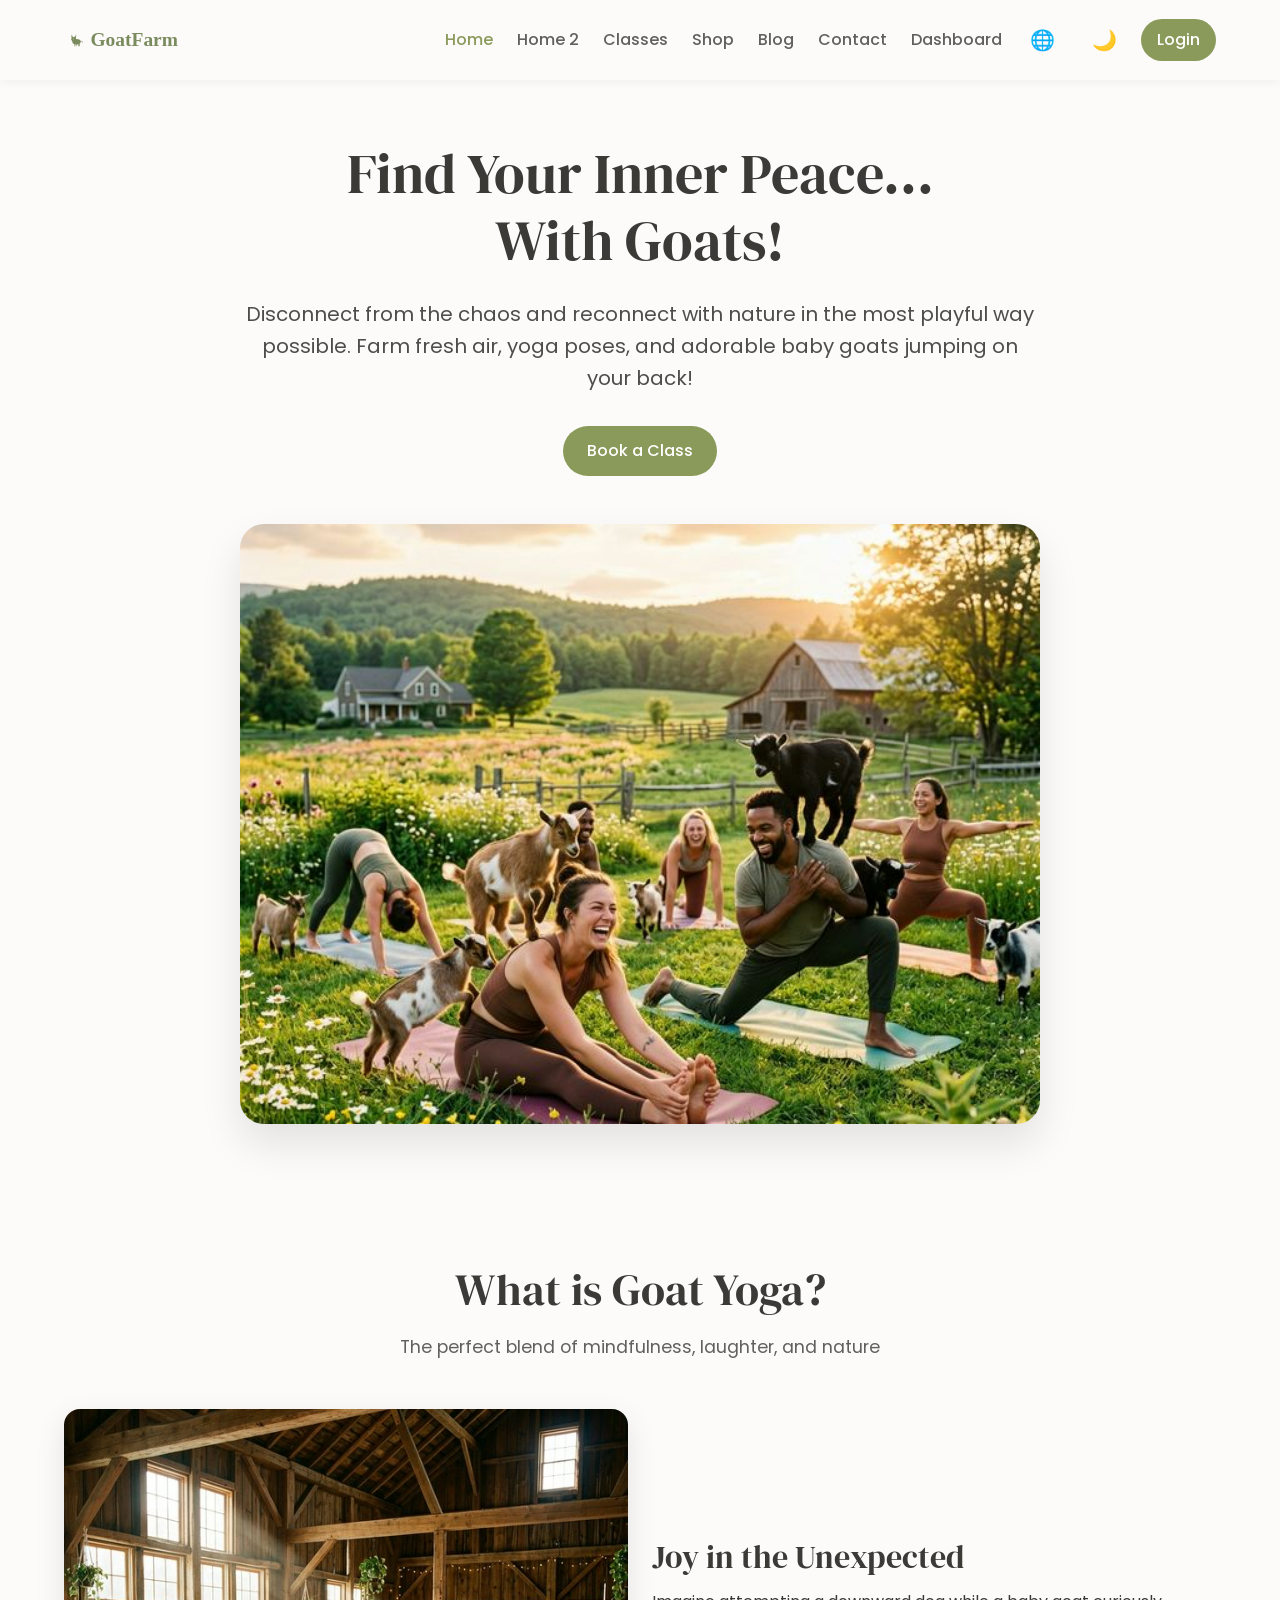
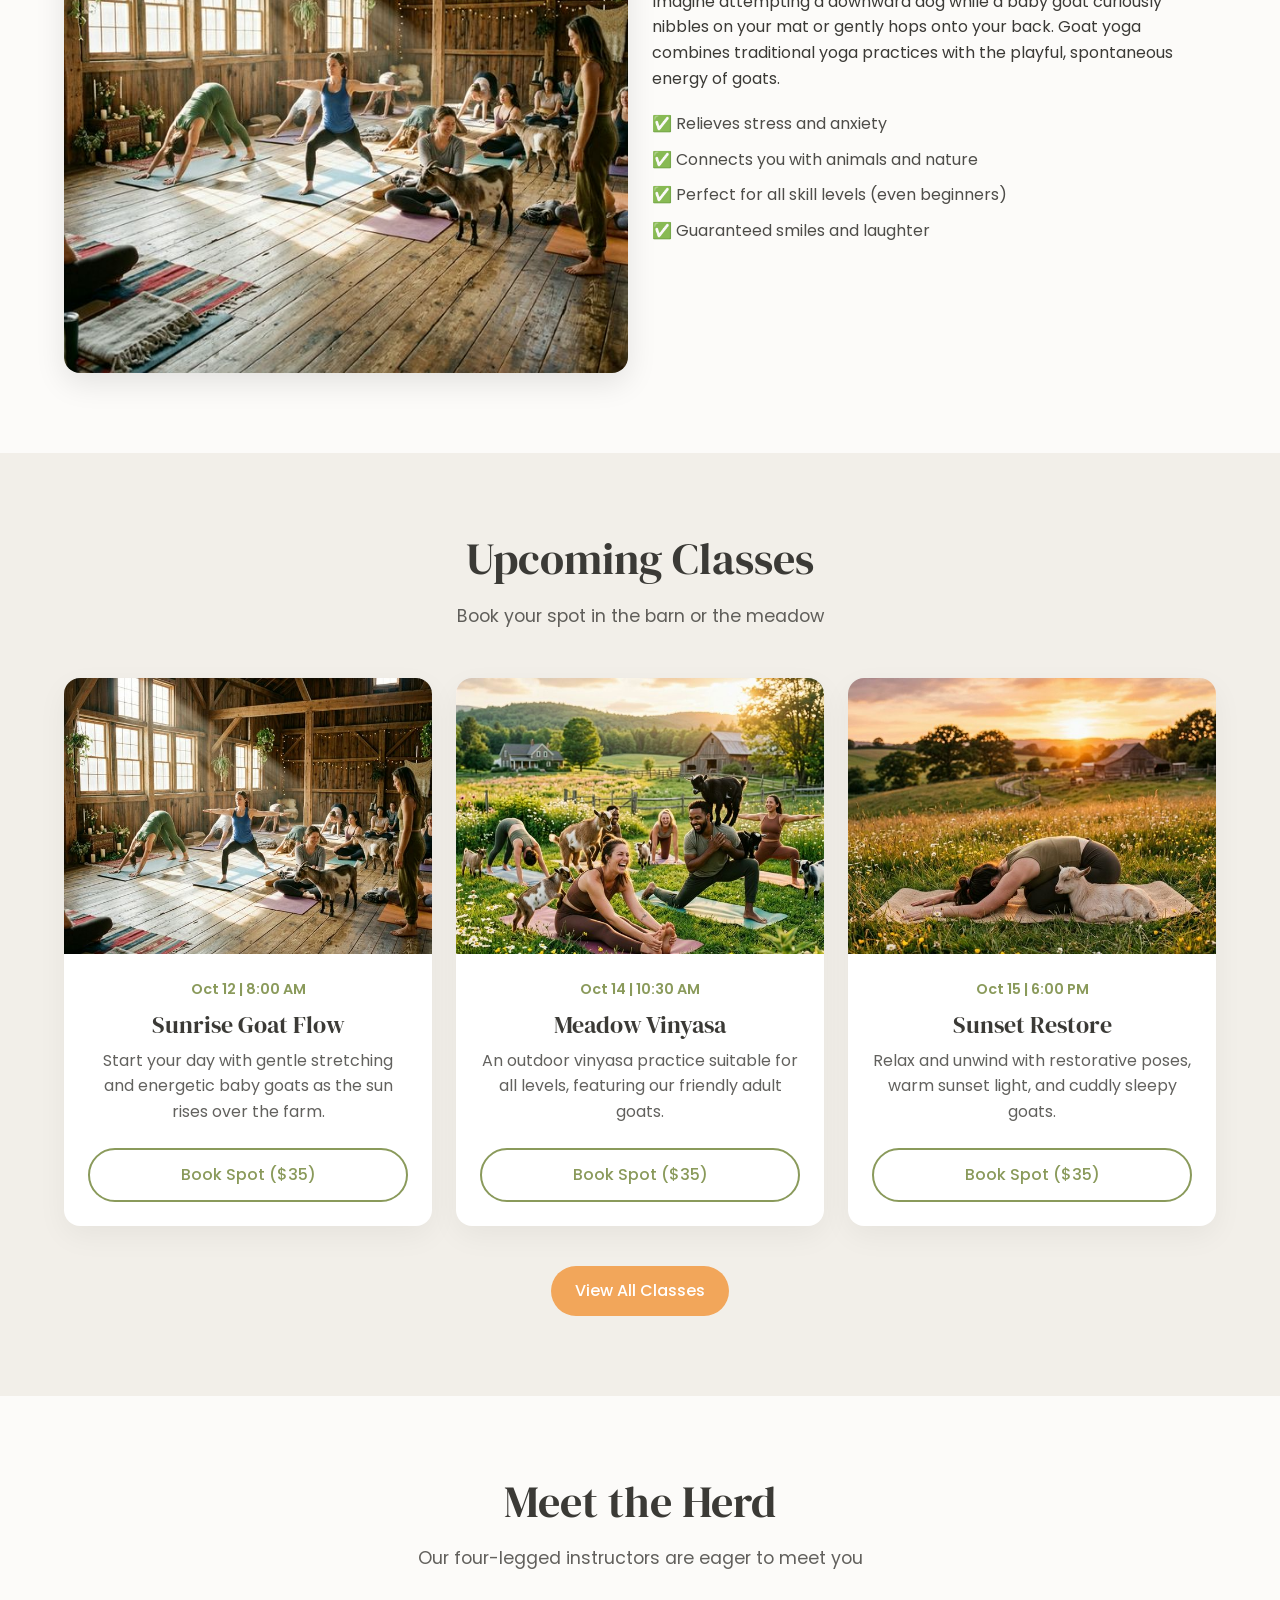
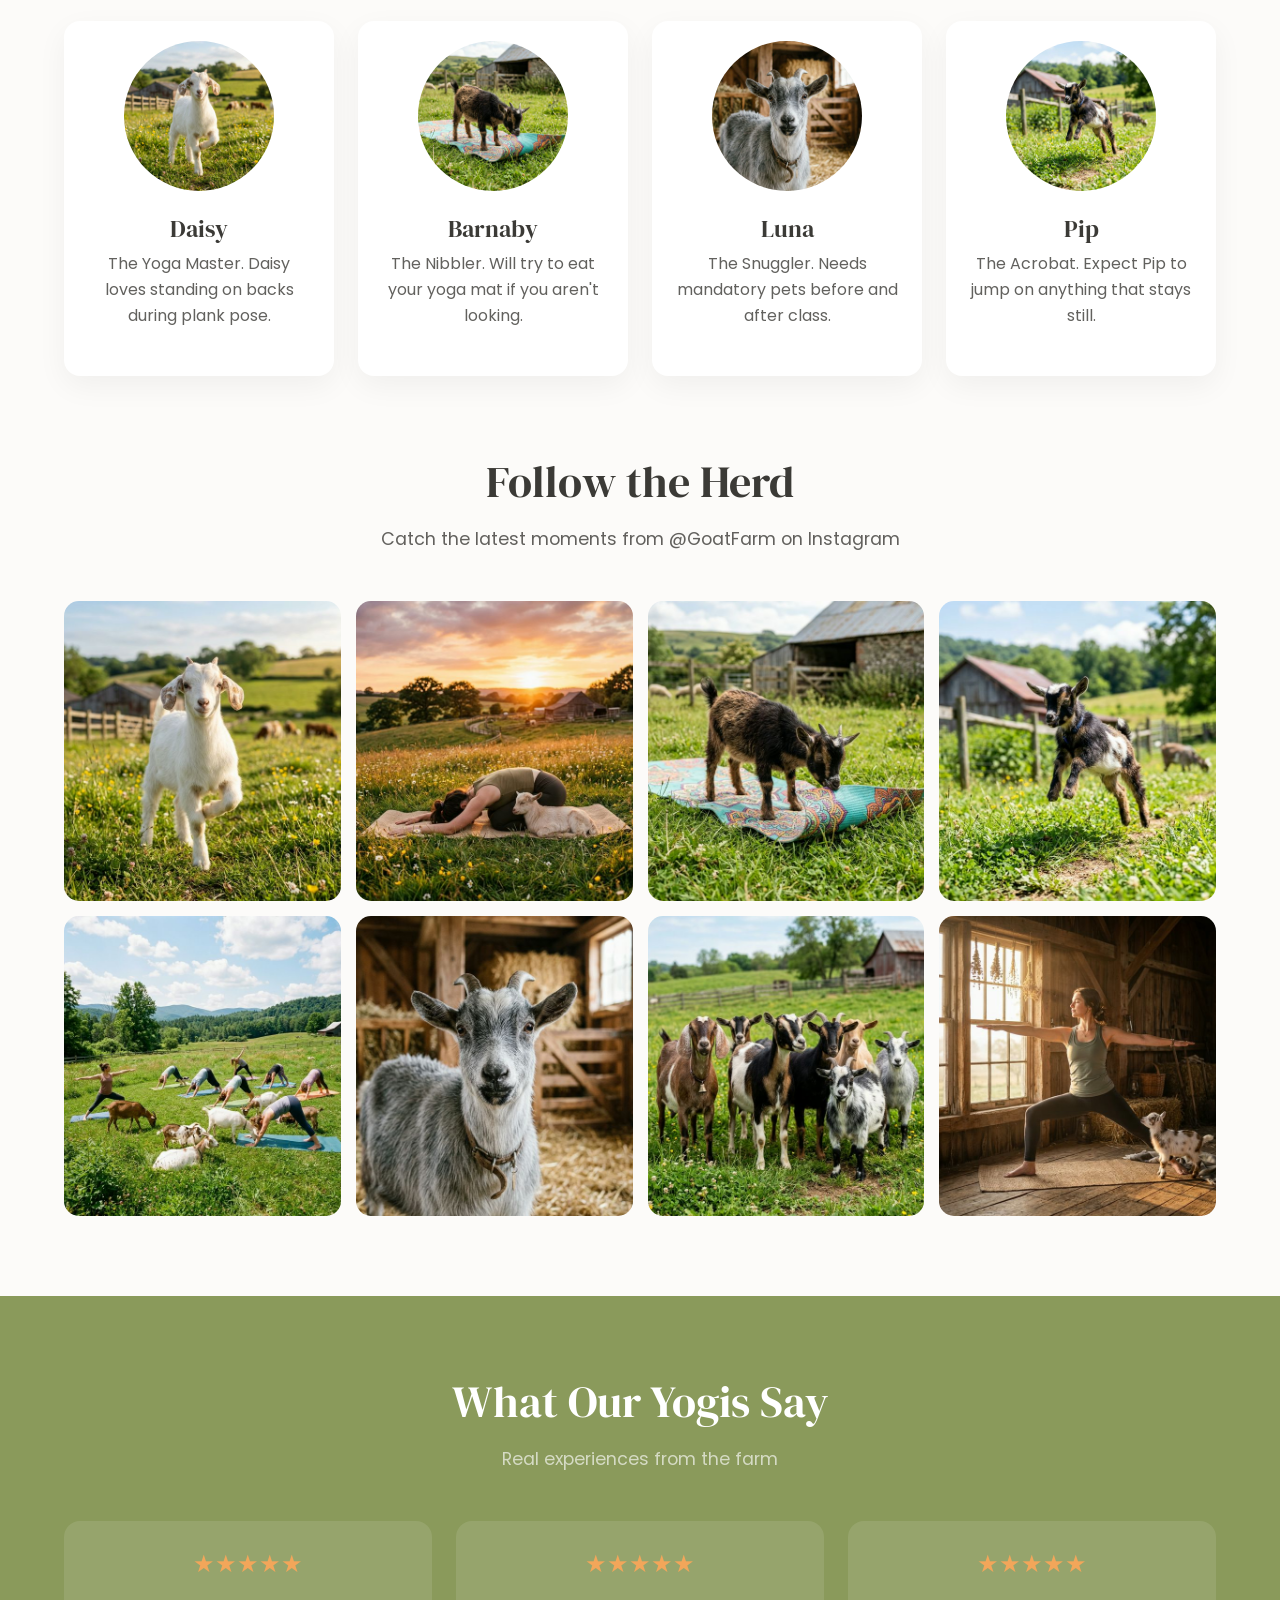
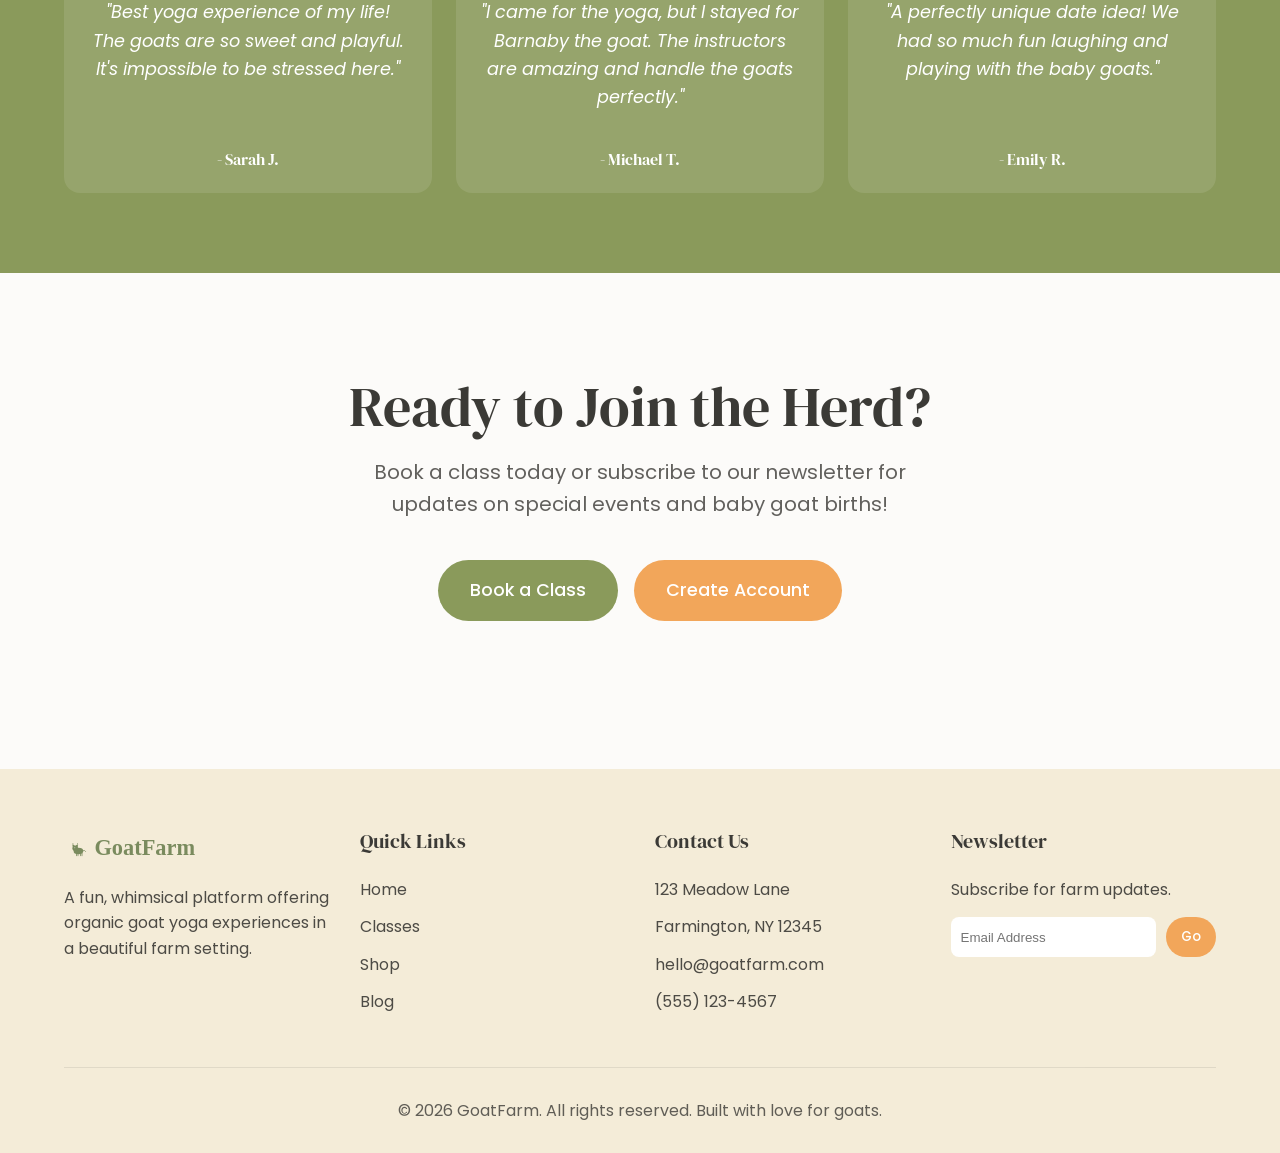
==== index.html @ e1b89809 "after corrections" ====
<!DOCTYPE html>
<html lang="en">

<head>
    <meta charset="UTF-8">
    <meta name="viewport" content="width=device-width, initial-scale=1.0">
    <title>GoatFarm | Fun & Organic Goat Yoga</title>
    <meta name="description"
        content="Find your inner peace with goats! A whimsical, fun platform that sells the unique experience of doing yoga with goats.">

    <!-- Google Fonts -->
    <link
        href="https://fonts.googleapis.com/css2?family=DM+Serif+Display&family=Poppins:wght@300;400;500;600&display=swap"
        rel="stylesheet">

    <link rel="stylesheet" href="assets/css/style.css">
    <link rel="icon" type="image/svg+xml" href="assets/images/favicon.svg">
    <style>
        @media (min-width: 768px) and (max-width: 1024px) {

            #home-upcoming-classes,
            #home-testimonials-grid {
                display: flex !important;
                flex-wrap: wrap;
                justify-content: center;
                gap: 24px;
            }

            #home-upcoming-classes .card,
            #home-testimonials-grid .card {
                flex: 0 0 calc(50% - 24px);
                max-width: calc(50% - 24px);
            }

            #home-upcoming-classes .card:last-child,
            #home-testimonials-grid .card:last-child {
                flex: 0 0 calc(50% - 24px);
            }

            .grid-4 {
                grid-template-columns: repeat(2, 1fr) !important;
            }

            .hero-actions {
                flex-direction: row !important;
                justify-content: center !important;
                gap: 20px !important;
            }

            .hero-actions .btn {
                width: auto !important;
            }
        }

        /* Follow the Herd Hover Effects */
        .gallery-item {
            transition: all 0.5s cubic-bezier(0.175, 0.885, 0.32, 1.275) !important;
            cursor: pointer;
            position: relative;
        }

        .gallery-item:hover {
            transform: translateY(-5px) scale(1.02);
            box-shadow: 0 20px 40px rgba(0, 0, 0, 0.15);
            z-index: 5;
        }

        .gallery-item img {
            transition: all 0.6s ease !important;
        }

        .gallery-item:hover img {
            transform: scale(1.1);
            filter: brightness(0.8);
        }

        .gallery-item::after {
            content: '📸';
            position: absolute;
            top: 50%;
            left: 50%;
            transform: translate(-50%, -50%) scale(0.5);
            font-size: 2rem;
            opacity: 0;
            transition: all 0.4s cubic-bezier(0.175, 0.885, 0.32, 1.275);
            z-index: 2;
            width: 60px;
            height: 60px;
            background: rgba(255, 255, 255, 0.25);
            backdrop-filter: blur(8px);
            border-radius: 50%;
            display: flex;
            align-items: center;
            justify-content: center;
            color: white;
            pointer-events: none;
        }

        .gallery-item:hover::after {
            opacity: 1;
            transform: translate(-50%, -50%) scale(1);
        }
    </style>
</head>

<body>

    <!-- Header / Navbar -->
    <header class="navbar">
        <div class="container nav-container">
            <a href="index.html" class="logo"><img src="assets/images/logo.svg" alt="GoatFarm" style="height: 40px;"></a>

            <div class="nav-menu-wrapper"
                style="display:flex; justify-content: space-between; align-items: center; width:100%">
                <div class="mobile-menu-logo" style="display: none; width: 100%; padding-bottom: 20px; margin-bottom: 20px; border-bottom: 1px solid rgba(0,0,0,0.1);">
                    <img src="assets/images/logo.svg" alt="GoatFarm" style="height: 40px;">
                </div>
                <ul class="nav-menu" style="margin-left: auto; margin-right: 20px;">
                    <li class="nav-item"><a href="index.html">Home</a></li>
                    <li class="nav-item"><a href="index-2.html">Home 2</a></li>
                    <li class="nav-item"><a href="classes.html">Classes</a></li>
                    <li class="nav-item"><a href="shop.html">Shop</a></li>
                    <li class="nav-item"><a href="blog.html">Blog</a></li>
                    <li class="nav-item"><a href="contact.html">Contact</a></li>
                    <li class="nav-item"><a href="dashboard.html">Dashboard</a></li>
                </ul>

                <div class="nav-actions">
                    <button class="rtl-toggle theme-toggle" title="Toggle RTL" style="margin-right: 5px;">🌐</button>
                    <button class="theme-toggle">🌙</button>
                    <a href="login.html" class="btn btn-primary" style="padding: 8px 16px;">Login</a>
                </div>
            </div>

            <!-- Mobile Hamburger -->
            <button class="hamburger">
                <span></span>
                <span></span>
                <span></span>
            </button>
        </div>
    </header>

    <!-- Hero Section -->
    <section class="hero text-center" style="text-align: center;">
        <div class="container">
            <div class="hero-content animate-up delay-1">
                <h1 class="hero-title">Find Your Inner Peace...<br>With Goats!</h1>
                <p class="hero-subtitle">Disconnect from the chaos and reconnect with nature in the most playful way
                    possible. Farm fresh air, yoga poses, and adorable baby goats jumping on your back!</p>
                <div class="hero-actions">
                    <a href="classes.html" class="btn btn-primary">Book a Class</a>
                </div>

                <div class="hero-img-container animate-up delay-2">
                    <img src="assets/images/hero.png" alt="People doing goat yoga outdoors" class="hero-img">
                </div>
            </div>
        </div>
    </section>

    <!-- What is Goat Yoga? -->
    <section class="section">
        <div class="container">
            <div class="section-header">
                <h2>What is Goat Yoga?</h2>
                <p>The perfect blend of mindfulness, laughter, and nature</p>
            </div>

            <div class="grid grid-2" style="align-items: center;">
                <div>
                    <img src="assets/images/barn.png" alt="Yoga in the barn"
                        style="border-radius: var(--border-radius); box-shadow: 0 10px 30px rgba(0,0,0,0.1);">
                </div>
                <div>
                    <h3>Joy in the Unexpected</h3>
                    <p style="margin-bottom: 20px;">Imagine attempting a downward dog while a baby goat curiously
                        nibbles on your mat or gently hops onto your back. Goat yoga combines traditional yoga practices
                        with the playful, spontaneous energy of goats.</p>
                    <ul style="opacity: 0.9;">
                        <li style="margin-bottom: 10px;">✅ Relieves stress and anxiety</li>
                        <li style="margin-bottom: 10px;">✅ Connects you with animals and nature</li>
                        <li style="margin-bottom: 10px;">✅ Perfect for all skill levels (even beginners)</li>
                        <li>✅ Guaranteed smiles and laughter</li>
                    </ul>
                </div>
            </div>
        </div>
    </section>

    <!-- Upcoming Classes -->
    <section class="section" style="background-color: var(--bg-secondary);">
        <div class="container">
            <div class="section-header">
                <h2>Upcoming Classes</h2>
                <p>Book your spot in the barn or the meadow</p>
            </div>

            <div class="grid grid-3" id="home-upcoming-classes">
                <!-- Class Card 1 -->
                <div class="card">
                    <div class="card-img-wrapper">
                        <img src="assets/images/barn.png" alt="Sunrise Flow" class="card-img">
                    </div>
                    <div class="card-body">
                        <span
                            style="font-size: 0.9rem; color: var(--primary); font-weight: 600; margin-bottom: 10px;">Oct
                            12 | 8:00 AM</span>
                        <h3 class="card-title">Sunrise Goat Flow</h3>
                        <p class="card-text">Start your day with gentle stretching and energetic baby goats as the sun
                            rises over the farm.</p>
                        <a href="classes.html" class="btn btn-outline" style="width: 100%;">Book Spot ($35)</a>
                    </div>
                </div>

                <!-- Class Card 2 -->
                <div class="card">
                    <div class="card-img-wrapper">
                        <img src="assets/images/hero.png" alt="Meadow Vinyasa" class="card-img">
                    </div>
                    <div class="card-body">
                        <span
                            style="font-size: 0.9rem; color: var(--primary); font-weight: 600; margin-bottom: 10px;">Oct
                            14 | 10:30 AM</span>
                        <h3 class="card-title">Meadow Vinyasa</h3>
                        <p class="card-text">An outdoor vinyasa practice suitable for all levels, featuring our friendly
                            adult goats.</p>
                        <a href="classes.html" class="btn btn-outline" style="width: 100%;">Book Spot ($35)</a>
                    </div>
                </div>

                <!-- Class Card 3 -->
                <div class="card">
                    <div class="card-img-wrapper">
                        <img src="assets/images/sunset-yoga.png" alt="Sunset Restore" class="card-img">
                    </div>
                    <div class="card-body">
                        <span
                            style="font-size: 0.9rem; color: var(--primary); font-weight: 600; margin-bottom: 10px;">Oct
                            15 | 6:00 PM</span>
                        <h3 class="card-title">Sunset Restore</h3>
                        <p class="card-text">Relax and unwind with restorative poses, warm sunset light, and cuddly
                            sleepy goats.</p>
                        <a href="classes.html" class="btn btn-outline" style="width: 100%;">Book Spot ($35)</a>
                    </div>
                </div>
            </div>

            <div style="text-align: center; margin-top: 40px;">
                <a href="classes.html" class="btn btn-secondary">View All Classes</a>
            </div>
        </div>
    </section>

    <!-- Meet Our Goats -->
    <section class="section">
        <div class="container">
            <div class="section-header">
                <h2>Meet the Herd</h2>
                <p>Our four-legged instructors are eager to meet you</p>
            </div>

            <div class="grid grid-4">
                <div class="card" style="text-align: center;">
                    <div class="card-img-wrapper"
                        style="border-radius: 50%; width: 150px; height: 150px; margin: 20px auto 0;">
                        <img src="assets/images/daisy.png" alt="Daisy the Goat" class="card-img">
                    </div>
                    <div class="card-body">
                        <h3 class="card-title">Daisy</h3>
                        <p class="card-text">The Yoga Master. Daisy loves standing on backs during plank pose.</p>
                    </div>
                </div>

                <div class="card" style="text-align: center;">
                    <div class="card-img-wrapper"
                        style="border-radius: 50%; width: 150px; height: 150px; margin: 20px auto 0;">
                        <img src="assets/images/barnaby.png" alt="Barnaby" class="card-img">
                    </div>
                    <div class="card-body">
                        <h3 class="card-title">Barnaby</h3>
                        <p class="card-text">The Nibbler. Will try to eat your yoga mat if you aren't looking.</p>
                    </div>
                </div>

                <div class="card" style="text-align: center;">
                    <div class="card-img-wrapper"
                        style="border-radius: 50%; width: 150px; height: 150px; margin: 20px auto 0;">
                        <img src="assets/images/luna.png" alt="Luna" class="card-img">
                    </div>
                    <div class="card-body">
                        <h3 class="card-title">Luna</h3>
                        <p class="card-text">The Snuggler. Needs mandatory pets before and after class.</p>
                    </div>
                </div>

                <div class="card" style="text-align: center;">
                    <div class="card-img-wrapper"
                        style="border-radius: 50%; width: 150px; height: 150px; margin: 20px auto 0;">
                        <img src="assets/images/pip.png" alt="Pip" class="card-img">
                    </div>
                    <div class="card-body">
                        <h3 class="card-title">Pip</h3>
                        <p class="card-text">The Acrobat. Expect Pip to jump on anything that stays still.</p>
                    </div>
                </div>
            </div>
        </div>
    </section>

    <!-- Follow the Herd (Social Gallery) -->
    <section class="section" style="padding-top: 0;">
        <div class="container">
            <div class="section-header">
                <h2>Follow the Herd</h2>
                <p>Catch the latest moments from @GoatFarm on Instagram</p>
            </div>
            <div class="grid grid-4" style="gap: 15px;">
                <div style="height: 300px; border-radius: 15px; overflow: hidden; position: relative;"
                    class="gallery-item">
                    <img src="assets/images/daisy.png" alt="Daisy"
                        style="width: 100%; height: 100%; object-fit: cover;">
                </div>
                <div style="height: 300px; border-radius: 15px; overflow: hidden; position: relative;"
                    class="gallery-item">
                    <img src="assets/images/sunset-yoga.png" alt="Yoga"
                        style="width: 100%; height: 100%; object-fit: cover;">
                </div>
                <div style="height: 300px; border-radius: 15px; overflow: hidden; position: relative;"
                    class="gallery-item">
                    <img src="assets/images/barnaby.png" alt="Barnaby"
                        style="width: 100%; height: 100%; object-fit: cover;">
                </div>
                <div style="height: 300px; border-radius: 15px; overflow: hidden; position: relative;"
                    class="gallery-item">
                    <img src="assets/images/pip.png" alt="Pip" style="width: 100%; height: 100%; object-fit: cover;">
                </div>
                <div style="height: 300px; border-radius: 15px; overflow: hidden; position: relative;"
                    class="gallery-item">
                    <img src="assets/images/meadow-class.png" alt="Meadow"
                        style="width: 100%; height: 100%; object-fit: cover;">
                </div>
                <div style="height: 300px; border-radius: 15px; overflow: hidden; position: relative;"
                    class="gallery-item">
                    <img src="assets/images/luna.png" alt="Luna" style="width: 100%; height: 100%; object-fit: cover;">
                </div>
                <div style="height: 300px; border-radius: 15px; overflow: hidden; position: relative;"
                    class="gallery-item">
                    <img src="assets/images/happy-herd.png" alt="The Herd"
                        style="width: 100%; height: 100%; object-fit: cover;">
                </div>
                <div style="height: 300px; border-radius: 15px; overflow: hidden; position: relative;"
                    class="gallery-item">
                    <img src="assets/images/sunrise-class.png" alt="Sunrise"
                        style="width: 100%; height: 100%; object-fit: cover;">
                </div>
            </div>
        </div>
    </section>

    <!-- Testimonials -->
    <section class="section" style="background-color: var(--primary); color: #fff;">
        <div class="container text-center" style="text-align: center;">
            <div class="section-header">
                <h2 style="color: #fff;">What Our Yogis Say</h2>
                <p style="color: rgba(255,255,255,0.8);">Real experiences from the farm</p>
            </div>

            <div class="grid grid-3" id="home-testimonials-grid">
                <div class="card" style="background: rgba(255,255,255,0.1); color: #fff; box-shadow: none;">
                    <div class="card-body">
                        <div style="color: var(--accent); font-size: 1.5rem; margin-bottom: 15px;">★★★★★</div>
                        <p class="card-text" style="opacity: 1; font-size: 1.1rem; font-style: italic;">"Best yoga
                            experience of my life! The goats are so sweet and playful. It's impossible to be stressed
                            here."</p>
                        <h4 style="margin-top: 15px;">- Sarah J.</h4>
                    </div>
                </div>

                <div class="card" style="background: rgba(255,255,255,0.1); color: #fff; box-shadow: none;">
                    <div class="card-body">
                        <div style="color: var(--accent); font-size: 1.5rem; margin-bottom: 15px;">★★★★★</div>
                        <p class="card-text" style="opacity: 1; font-size: 1.1rem; font-style: italic;">"I came for the
                            yoga, but I stayed for Barnaby the goat. The instructors are amazing and handle the goats
                            perfectly."</p>
                        <h4 style="margin-top: 15px;">- Michael T.</h4>
                    </div>
                </div>

                <div class="card" style="background: rgba(255,255,255,0.1); color: #fff; box-shadow: none;">
                    <div class="card-body">
                        <div style="color: var(--accent); font-size: 1.5rem; margin-bottom: 15px;">★★★★★</div>
                        <p class="card-text" style="opacity: 1; font-size: 1.1rem; font-style: italic;">"A perfectly
                            unique date idea! We had so much fun laughing and playing with the baby goats."</p>
                        <h4 style="margin-top: 15px;">- Emily R.</h4>
                    </div>
                </div>
            </div>
        </div>
    </section>

    <!-- CTA Section -->
    <section class="section text-center" style="text-align: center; padding: 100px 0;">
        <div class="container">
            <h2 style="font-size: clamp(2.5rem, 5vw, 3.5rem);">Ready to Join the Herd?</h2>
            <p
                style="font-size: 1.25rem; opacity: 0.8; margin-bottom: 40px; max-width: 600px; margin-left: auto; margin-right: auto;">
                Book a class today or subscribe to our newsletter for updates on special events and baby goat births!
            </p>
            <div class="hero-actions">
                <a href="classes.html" class="btn btn-primary" style="padding: 16px 32px; font-size: 1.1rem;">Book a
                    Class</a>
                <a href="register.html" class="btn btn-secondary" style="padding: 16px 32px; font-size: 1.1rem;">Create
                    Account</a>
            </div>
        </div>
    </section>

    <!-- Footer -->
    <footer class="footer">
        <div class="container">
            <div class="footer-grid">
                <div class="footer-col" style="text-align: left;">
                    <div style="margin-bottom: 1rem;"><img src="assets/images/logo.svg" alt="GoatFarm" style="height: 40px;"></div>
                    <p>A fun, whimsical platform offering organic goat yoga experiences in a beautiful farm setting.</p>
                </div>

                <div class="footer-col" style="text-align: left;">
                    <h4>Quick Links</h4>
                    <ul class="footer-links">
                        <li><a href="index.html">Home</a></li>
                        <li><a href="classes.html">Classes</a></li>
                        <li><a href="shop.html">Shop</a></li>
                        <li><a href="blog.html">Blog</a></li>
                    </ul>
                </div>

                <div class="footer-col" style="text-align: left;">
                    <h4>Contact Us</h4>
                    <ul class="footer-links">
                        <li>123 Meadow Lane</li>
                        <li>Farmington, NY 12345</li>
                        <li><a href="mailto:hello@goatfarm.com">hello@goatfarm.com</a></li>
                        <li><a href="tel:+15551234567">(555) 123-4567</a></li>
                    </ul>
                </div>

                <div class="footer-col" style="text-align: left;">
                    <h4>Newsletter</h4>
                    <p style="margin-bottom: 15px;">Subscribe for farm updates.</p>
                    <form style="display: flex; gap: 10px;">
                        <input type="email" placeholder="Email Address"
                            style="padding: 10px; border-radius: 8px; border: none; flex-grow: 1;">
                        <button type="submit" class="btn btn-secondary" style="padding: 10px 15px;">Go</button>
                    </form>
                </div>
            </div>

            <div class="footer-bottom">
                &copy; 2026 GoatFarm. All rights reserved. Built with love for goats.
            </div>
        </div>
    </footer>

    <button class="back-to-top" title="Back to Top">↑</button>

    <script src="assets/js/main.js"></script>
</body>

</html>
---- assets/css/style.css ----
/* 1. CSS Variables */
:root {
  --primary: #8a9a5b;
  /* Sage green */
  --secondary: #f4ecd8;
  /* Cream/natural beige */
  --accent: #f2a65a;
  /* Soft coral/golden yellow */
  --text-dark: #3b3a36;
  /* Warm charcoal */
  --text-light: #fofofo;
  /* Off-white */
  --bg-color: #fcfbf9;
  --bg-secondary: #f2efe9;
  --card-bg: #ffffff;

  --border-radius: 16px;
  --transition: all 0.3s ease;

  --font-display: 'DM Serif Display', serif;
  --font-body: 'Poppins', sans-serif;

  --nav-height: 80px;
}

[data-theme="dark"] {
  --primary: #6b7a42;
  --secondary: #2c2b29;
  --accent: #d88e40;
  --text-dark: #f0f0f0;
  --text-light: #3b3a36;
  --bg-color: #1a1918;
  --bg-secondary: #252422;
  --card-bg: #2a2927;
}

/* 2. Reset & Base */
*,
*::before,
*::after {
  box-sizing: border-box;
}

* {
  margin: 0;
  padding: 0;
}

html {
  scroll-behavior: smooth;
}

body {
  font-family: var(--font-body);
  color: var(--text-dark);
  background-color: var(--bg-color);
  line-height: 1.6;
  overflow-x: hidden;
}

a {
  text-decoration: none;
  color: inherit;
}

ul {
  list-style: none;
}

img {
  max-width: 100%;
  display: block;
}

/* 3. Typography */
h1,
h2,
h3,
h4,
.brand-logo {
  font-family: var(--font-display);
  font-weight: 400;
  line-height: 1.2;
}

h1 {
  font-size: clamp(2.5rem, 5vw, 3.5rem);
  margin-bottom: 1rem;
}

h2 {
  font-size: clamp(2rem, 4vw, 2.75rem);
  margin-bottom: 1rem;
}

h3 {
  font-size: clamp(1.5rem, 3vw, 2rem);
  margin-bottom: 0.75rem;
}

/* 4. Layout Components */
.container {
  width: 100%;
  max-width: 1200px;
  margin: 0 auto;
  padding: 0 24px;
}

.section {
  padding: 80px 0;
}

.section-header {
  text-align: center;
  max-width: 800px;
  margin: 0 auto 3rem;
}

.section-header p {
  color: var(--text-dark);
  opacity: 0.8;
  font-size: 1.1rem;
}

/* Grids */
.grid {
  display: grid;
  gap: 24px;
}

.grid-2 {
  grid-template-columns: repeat(var(--col-count, 2), 1fr);
}

.grid-3 {
  grid-template-columns: repeat(var(--col-count, 3), 1fr);
}

.grid-4 {
  grid-template-columns: repeat(var(--col-count, 4), 1fr);
}

/* 5. Buttons & Components */
.btn {
  display: inline-flex;
  align-items: center;
  justify-content: center;
  padding: 12px 24px;
  border-radius: 50px;
  font-weight: 500;
  font-family: var(--font-body);
  cursor: pointer;
  border: none;
  transition: var(--transition);
  text-align: center;
}

.btn-primary {
  background-color: var(--primary);
  color: #fff;
}

.btn-primary:hover {
  opacity: 0.9;
  transform: translateY(-2px);
}

.btn-secondary {
  background-color: var(--accent);
  color: #fff;
}

.btn-secondary:hover {
  opacity: 0.9;
  transform: translateY(-2px);
}

.btn-outline {
  background-color: transparent;
  border: 2px solid var(--primary);
  color: var(--primary);
}

.btn-outline:hover {
  background-color: var(--primary);
  color: #fff;
}

/* Custom Checkbox */
.checkbox-group {
  display: flex;
  align-items: center;
  gap: 10px;
}

.checkbox-group input {
  cursor: pointer;
}

/* Cards */
.card {
  background: var(--card-bg);
  border-radius: var(--border-radius);
  overflow: hidden;
  box-shadow: 0 10px 30px rgba(0, 0, 0, 0.05);
  display: flex;
  flex-direction: column;
  transition: var(--transition);
  height: 100%;
}

.card:hover {
  transform: translateY(-5px);
  box-shadow: 0 15px 40px rgba(0, 0, 0, 0.08);
}

.card-img-wrapper {
  aspect-ratio: 4/3;
  overflow: hidden;
}

.card-img {
  width: 100%;
  height: 100%;
  object-fit: cover;
  transition: var(--transition);
}

.card:hover .card-img {
  transform: scale(1.05);
}

.card-body {
  padding: 24px;
  display: flex;
  flex-direction: column;
  flex-grow: 1;
  align-items: center;
  text-align: center;
}

.card-title {
  font-size: 1.5rem;
  margin-bottom: 0.5rem;
}

.card-text {
  opacity: 0.8;
  margin-bottom: 1.5rem;
  flex-grow: 1;
}

/* Forms */
.form-group {
  margin-bottom: 1.5rem;
  width: 100%;
  text-align: left;
}

.form-label {
  display: block;
  margin-bottom: 0.5rem;
  font-weight: 500;
}

.form-input {
  width: 100%;
  padding: 12px 16px;
  border: 1px solid rgba(0, 0, 0, 0.1);
  border-radius: 8px;
  background: var(--bg-color);
  color: var(--text-dark);
  font-family: var(--font-body);
  transition: var(--transition);
}

[data-theme="dark"] .form-input {
  border-color: rgba(255, 255, 255, 0.1);
}

.form-input:focus {
  outline: none;
  border-color: var(--primary);
  box-shadow: 0 0 0 3px rgba(138, 154, 91, 0.2);
}

/* 6. Navigation */
.navbar {
  position: fixed;
  top: 0;
  left: 0;
  width: 100%;
  height: var(--nav-height);
  background-color: var(--bg-color);
  box-shadow: 0 2px 10px rgba(0, 0, 0, 0.05);
  z-index: 1000;
  transition: var(--transition);
  display: flex;
  align-items: center;
}

.nav-container {
  display: flex;
  justify-content: space-between;
  align-items: center;
  width: 100%;
}

.brand-logo {
  font-size: 1.75rem;
  font-weight: 700;
  color: var(--primary);
  display: flex;
  align-items: center;
}

.nav-menu {
  display: flex;
  align-items: center;
  gap: 1.5rem;
}

.nav-item a {
  font-weight: 500;
  opacity: 0.8;
  transition: var(--transition);
}

.nav-item a:hover,
.nav-item a.active {
  opacity: 1;
  color: var(--primary);
}

.nav-actions {
  display: flex;
  align-items: center;
  gap: 1rem;
}

.theme-toggle {
  background: none;
  border: none;
  font-size: 1.25rem;
  cursor: pointer;
  color: var(--text-dark);
  padding: 8px;
  border-radius: 50%;
  transition: var(--transition);
}

.theme-toggle:hover {
  background: rgba(0, 0, 0, 0.05);
}

.hamburger {
  display: none;
  flex-direction: column;
  gap: 5px;
  cursor: pointer;
  background: none;
  border: none;
  padding: 5px;
}

.hamburger span {
  display: block;
  width: 25px;
  height: 3px;
  background-color: var(--text-dark);
  transition: var(--transition);
}

/* Mobile Menu */
@media (max-width: 1023px) {
  .hamburger {
    display: flex;
  }

  .nav-menu-wrapper {
    position: fixed;
    top: var(--nav-height);
    right: -100%;
    width: 300px;
    height: calc(100vh - var(--nav-height));
    background-color: var(--bg-color);
    box-shadow: -5px 0 15px rgba(0, 0, 0, 0.05);
    flex-direction: column;
    transition: var(--transition);
    padding: 2rem;
  }

  .nav-menu-wrapper.active {
    right: 0;
  }

  .mobile-menu-logo {
    display: block !important;
  }

  .nav-menu {
    flex-direction: column;
    align-items: flex-start;
    gap: 1rem;
    width: 100%;
  }

  .nav-actions {
    flex-direction: column;
    align-items: flex-start;
    gap: 1rem;
    width: 100%;
    margin-top: 1rem;
    border-top: 1px solid rgba(0, 0, 0, 0.1);
    padding-top: 1rem;
  }
}

/* 7. Footer */
.footer {
  background-color: var(--secondary);
  color: var(--text-dark);
  padding: 60px 0 30px;
}

.footer-grid {
  display: grid;
  grid-template-columns: repeat(4, 1fr);
  gap: 30px;
  margin-bottom: 40px;
}

.footer-col h4 {
  font-family: var(--font-display);
  font-size: 1.25rem;
  margin-bottom: 1.5rem;
}

.footer-col p,
.footer-col ul {
  opacity: 0.9;
}

.footer-links li {
  margin-bottom: 0.75rem;
}

.footer-links a {
  transition: var(--transition);
}

.footer-links a:hover {
  opacity: 0.8;
  padding-left: 5px;
}

.footer-bottom {
  text-align: center;
  padding-top: 30px;
  border-top: 1px solid rgba(0, 0, 0, 0.1);
  opacity: 0.8;
}

/* 8. Specific Sections */

/* Hero Section */
.hero {
  padding-top: calc(var(--nav-height) + 60px);
  padding-bottom: 60px;
  min-height: 90vh;
  display: flex;
  align-items: center;
}

.hero-content {
  text-align: center;
  max-width: 800px;
  margin: 0 auto;
}

.hero-title {
  margin-bottom: 24px;
}

.hero-subtitle {
  font-size: 1.25rem;
  margin-bottom: 32px;
  opacity: 0.9;
}

.hero-actions {
  display: flex;
  gap: 16px;
  justify-content: center;
  margin-bottom: 48px;
}

.hero-img-container {
  border-radius: 24px;
  overflow: hidden;
  box-shadow: 0 20px 40px rgba(0, 0, 0, 0.1);
  height: 600px;
  width: 100%;
}

.hero-img {
  width: 100%;
  height: 100%;
  object-fit: cover;
}

/* Hero 2 - Split screen */
.hero-split {
  padding-top: calc(var(--nav-height) + 40px);
  min-height: 100vh;
  display: grid;
  grid-template-columns: 1fr 1fr;
  align-items: center;
  gap: 40px;
  text-align: left;
}

.hero-split .hero-content {
  text-align: left;
  margin: 0;
}

.hero-split .hero-actions {
  justify-content: flex-start;
}

/* Dashboard */
.dashboard-layout {
  display: grid;
  grid-template-columns: 250px 1fr;
  gap: 30px;
  margin-top: calc(var(--nav-height) + 40px);
  margin-bottom: 80px;
}

.dashboard-sidebar {
  background: var(--card-bg);
  padding: 24px;
  border-radius: var(--border-radius);
  height: max-content;
  position: sticky;
  top: calc(var(--nav-height) + 40px);
}

.sidebar-nav {
  display: flex;
  flex-direction: column;
  gap: 10px;
}

.sidebar-link {
  padding: 12px 16px;
  border-radius: 8px;
  transition: var(--transition);
  font-weight: 500;
}

.sidebar-link:hover,
.sidebar-link.active {
  background: var(--primary);
  color: #fff;
}

.dashboard-card {
  background: var(--card-bg);
  padding: 30px;
  border-radius: var(--border-radius);
  margin-bottom: 30px;
}

/* Table Style */
.data-table {
  width: 100%;
  border-collapse: collapse;
  margin-top: 20px;
}

.data-table th,
.data-table td {
  padding: 15px;
  text-align: left;
  border-bottom: 1px solid rgba(0, 0, 0, 0.1);
}

[data-theme="dark"] .data-table th,
[data-theme="dark"] .data-table td {
  border-color: rgba(255, 255, 255, 0.1);
}

/* Auth Layout */
.auth-page {
  min-height: 100vh;
  display: flex;
  align-items: center;
  justify-content: center;
  padding: 40px 20px;
  background: var(--bg-secondary);
}

.auth-card {
  background: var(--card-bg);
  width: 100%;
  max-width: 480px;
  padding: 40px;
  border-radius: var(--border-radius);
  box-shadow: 0 15px 40px rgba(0, 0, 0, 0.08);
  text-align: center;
}

.auth-logo {
  font-size: 2rem;
  color: var(--primary);
  margin-bottom: 30px;
  display: inline-block;
  font-family: var(--font-display);
}

.auth-divider {
  display: flex;
  align-items: center;
  margin: 30px 0;
  color: var(--text-dark);
  opacity: 0.5;
}

.auth-divider::before,
.auth-divider::after {
  content: '';
  flex: 1;
  height: 1px;
  background: currentColor;
  margin: 0 15px;
}

.social-btn {
  width: 100%;
  padding: 12px;
  border-radius: 8px;
  font-weight: 500;
  margin-bottom: 15px;
  display: flex;
  align-items: center;
  justify-content: center;
  gap: 10px;
  cursor: pointer;
  transition: var(--transition);
}

.google-btn {
  background: #fff;
  color: #333;
  border: 1px solid #ddd;
}

.google-btn:hover {
  background: #f5f5f5;
}

.email-btn {
  background: #3b3a36;
  color: #fff;
  border: none;
}

.email-btn:hover {
  background: #222;
}

/* Contact Page specific */
.contact-layout {
  display: grid;
  grid-template-columns: 1fr 1fr;
  gap: 40px;
}

.contact-form {
  background: var(--card-bg);
  padding: 40px;
  border-radius: var(--border-radius);
}

/* Animations */
.animate-up {
  opacity: 0;
  transform: translateY(30px);
  animation: slideUp 0.8s forwards;
}

.delay-1 {
  animation-delay: 0.2s;
}

.delay-2 {
  animation-delay: 0.4s;
}

.delay-3 {
  animation-delay: 0.6s;
}

@keyframes slideUp {
  to {
    opacity: 1;
    transform: translateY(0);
  }
}

/* 9. Responsive Rules */

/* Tablet & Mobile Grid Setup */
@media (max-width: 1024px) {
  .grid-4 {
    --col-count: 2;
  }

  .grid-3 {
    --col-count: 2;
  }

  /* Footer */
  .footer-grid {
    text-align: center;
  }

  .hero-split {
    grid-template-columns: 1fr;
    text-align: center;
    gap: 30px;
    padding-top: calc(var(--nav-height) + 20px);
  }

  .hero-split .hero-content {
    text-align: center;
  }

  .hero-split .hero-actions {
    justify-content: center;
  }

  .hero-img-container {
    height: 400px;
  }
}

/* Mobile Specific */
@media (max-width: 768px) {

  .grid-4,
  .grid-3,
  .grid-2 {
    --col-count: 1;
  }

  .hero-actions {
    flex-direction: column;
  }

  .hero-actions .btn {
    width: 100%;
  }

  .contact-layout {
    grid-template-columns: 1fr;
  }

  /* Contact page specific fix */
  .contact-section {
    padding: 40px 16px;
    width: 100%;
    box-sizing: border-box;
  }

  .contact-form {
    padding: 30px 20px;
    width: 100%;
    box-sizing: border-box;
  }

  /* Centered elements */
  .footer-grid {
    grid-template-columns: repeat(2, 1fr);
    text-align: center;
  }

  .content-centered {
    text-align: center;
  }
}

@media (max-width: 767px) {
  .footer-grid {
    grid-template-columns: 1fr;
  }

  .dashboard-layout {
    grid-template-columns: 1fr;
  }

  .dashboard-sidebar {
    position: static;
  }

  .hero-split {
    grid-template-columns: 1fr;
    text-align: center;
  }

  .hero-img-container {
    height: 300px;
  }

  .hero-split .hero-content {
    text-align: center;
  }

  .hero-split .hero-actions {
    justify-content: center;
  }
}

@media (max-width: 360px) {
  .container {
    padding: 0 16px;
  }

  h1 {
    font-size: 28px;
  }

  h2 {
    font-size: 24px;
  }

  body {
    font-size: 14px;
  }

  .section {
    padding: 40px 0;
  }

  .contact-form form {
    width: 100%;
  }

  .form-input {
    width: 100%;
    max-width: 100%;
    box-sizing: border-box;
  }
}

@media (max-width: 1024px) {

  #home-upcoming-classes,
  #home-testimonials-grid,
  #home2-experience-highlights,
  #home2-scenic-sanctuary,
  #home2-farm-stats {
    --col-count: 3;
  }
}

@media (max-width: 768px) {

  #home-upcoming-classes,
  #home-testimonials-grid,
  #home2-experience-highlights,
  #home2-farm-stats {
    --col-count: 1;
  }

  #home2-scenic-sanctuary {
    --col-count: 2;
  }

  #home2-scenic-sanctuary .card:last-child {
    grid-column: 1 / -1;
    width: calc(50% - 12px);
    margin: 0 auto;
  }
}

@media (max-width: 500px) {
  #home2-scenic-sanctuary {
    --col-count: 1;
  }

  #home2-scenic-sanctuary .card:last-child {
    grid-column: auto;
    width: 100%;
    margin: 0;
  }
}

/* Back to Top Button */
.back-to-top {
  position: fixed;
  bottom: 30px;
  right: 30px;
  width: 50px;
  height: 50px;
  background: var(--primary);
  color: white;
  border-radius: 50%;
  display: flex;
  align-items: center;
  justify-content: center;
  font-size: 1.5rem;
  cursor: pointer;
  box-shadow: 0 10px 20px rgba(0, 0, 0, 0.1);
  opacity: 0;
  visibility: hidden;
  transition: all 0.3s ease;
  z-index: 1000;
  border: none;
  font-weight: bold;
}

.back-to-top.show {
  opacity: 1;
  visibility: visible;
}

.back-to-top:hover {
  transform: translateY(-5px);
  background: var(--accent);
  color: var(--text-dark);
}

@media (max-width: 768px) {
  .back-to-top {
    bottom: 20px;
    right: 20px;
    width: 45px;
    height: 45px;
  }
}
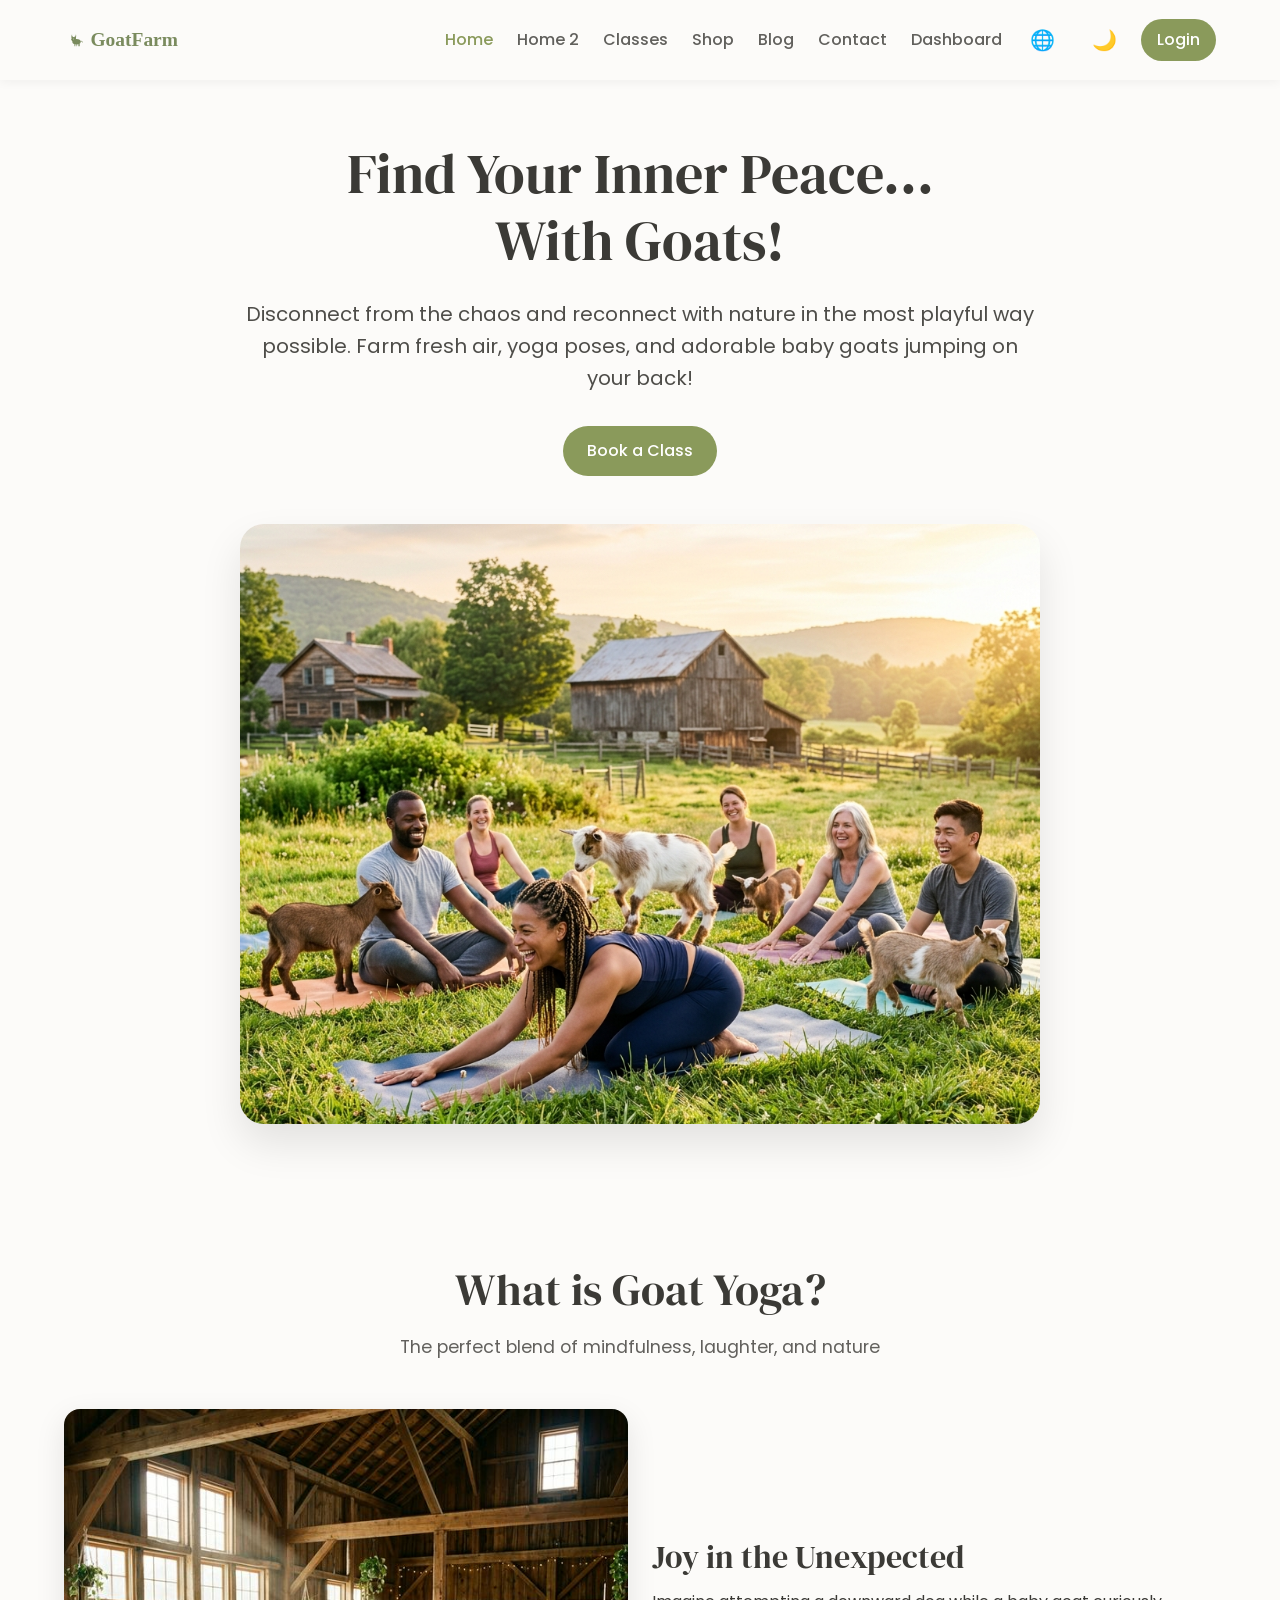
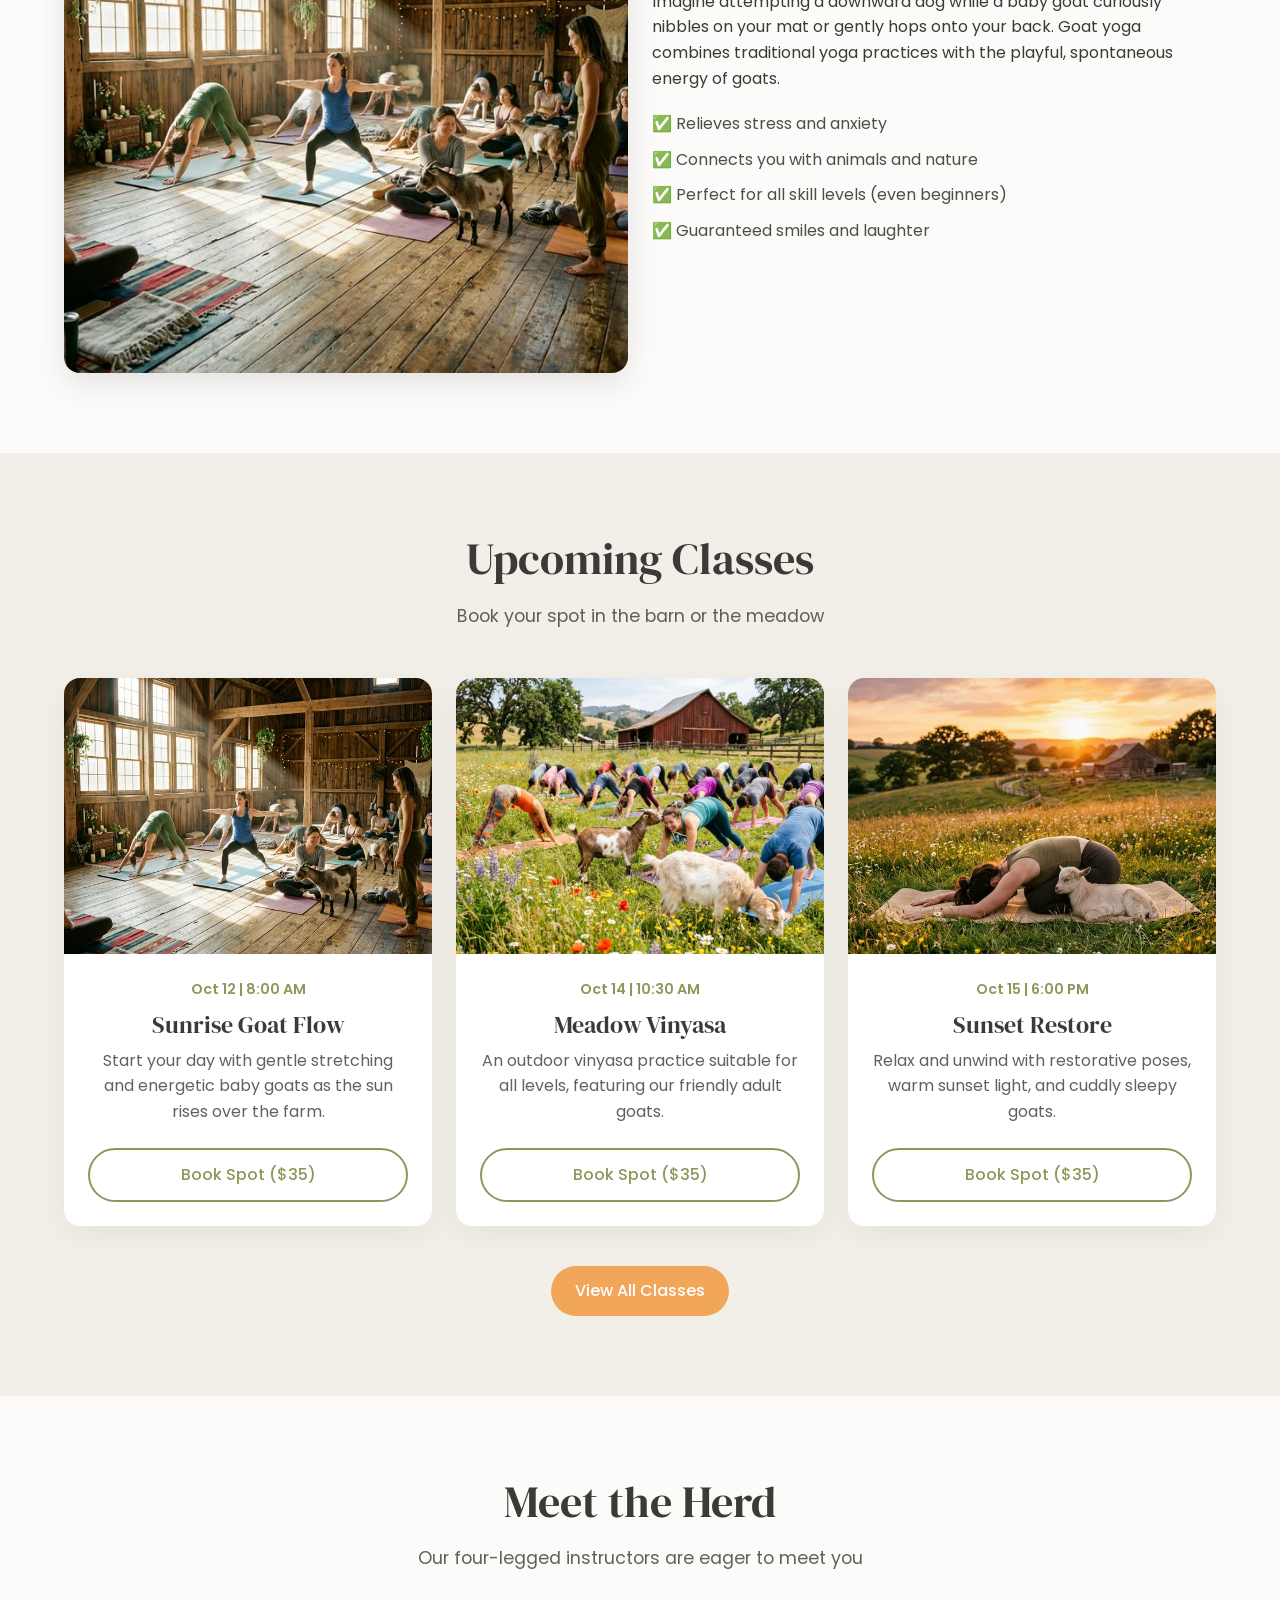
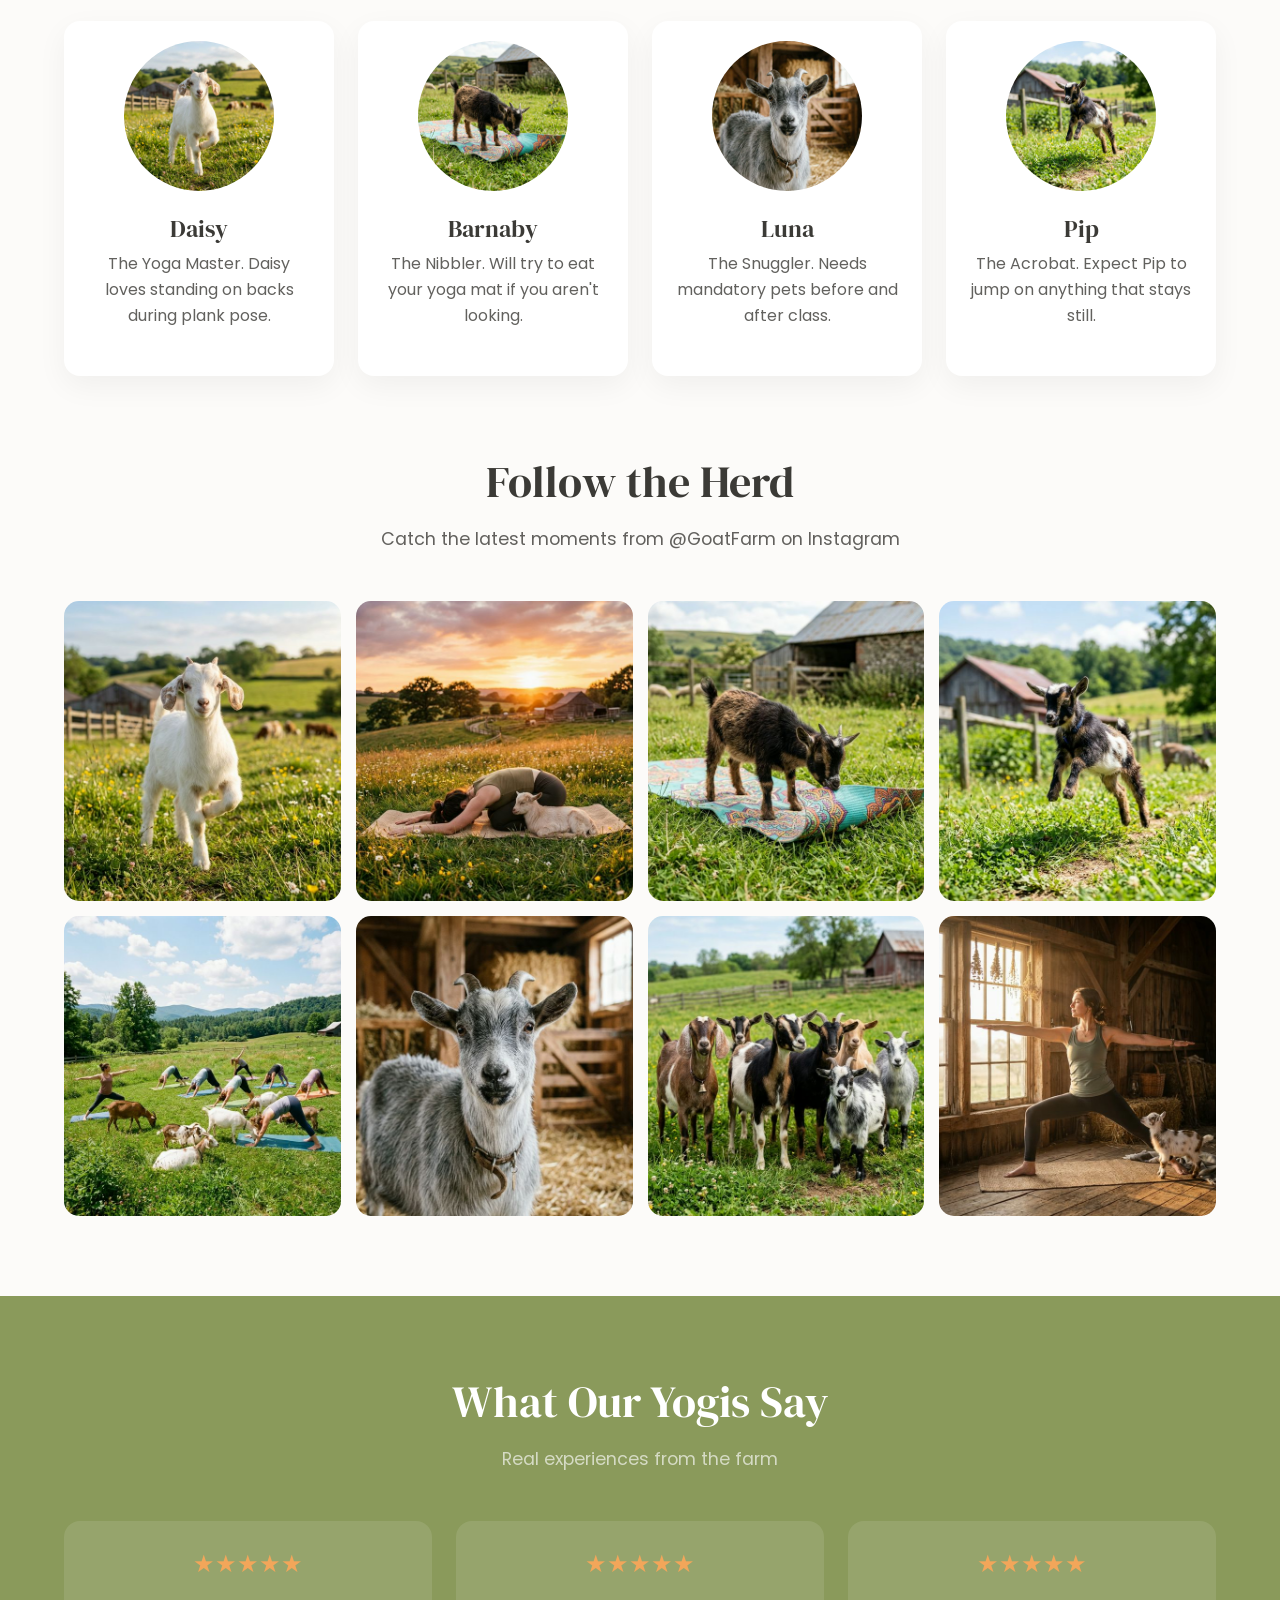
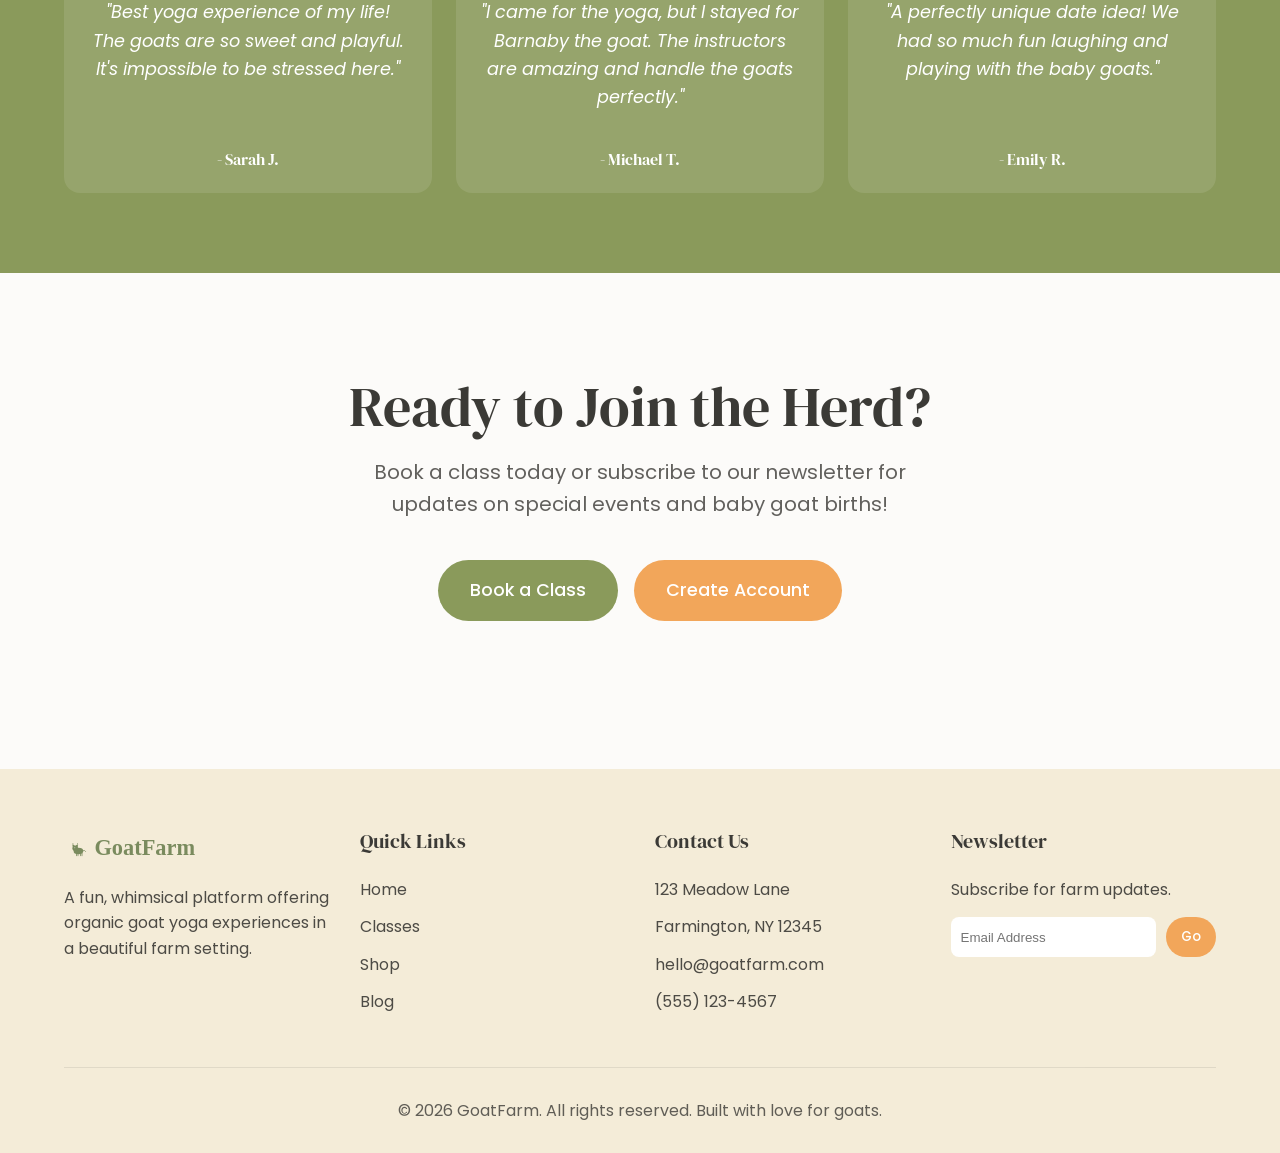
==== commit b967006f: "recent changes" ====
--- a/index.html
+++ b/index.html
@@ -108,11 +108,13 @@
     <!-- Header / Navbar -->
     <header class="navbar">
         <div class="container nav-container">
-            <a href="index.html" class="logo"><img src="assets/images/logo.svg" alt="GoatFarm" style="height: 40px;"></a>
+            <a href="index.html" class="logo"><img src="assets/images/logo.svg" alt="GoatFarm"
+                    style="height: 40px;"></a>
 
             <div class="nav-menu-wrapper"
                 style="display:flex; justify-content: space-between; align-items: center; width:100%">
-                <div class="mobile-menu-logo" style="display: none; width: 100%; padding-bottom: 20px; margin-bottom: 20px; border-bottom: 1px solid rgba(0,0,0,0.1);">
+                <div class="mobile-menu-logo"
+                    style="display: none; width: 100%; padding-bottom: 20px; margin-bottom: 20px; border-bottom: 1px solid rgba(0,0,0,0.1);">
                     <img src="assets/images/logo.svg" alt="GoatFarm" style="height: 40px;">
                 </div>
                 <ul class="nav-menu" style="margin-left: auto; margin-right: 20px;">
@@ -153,7 +155,7 @@
                 </div>
 
                 <div class="hero-img-container animate-up delay-2">
-                    <img src="assets/images/hero.png" alt="People doing goat yoga outdoors" class="hero-img">
+                    <img src="assets/images/hero-hp1.png" alt="People doing goat yoga outdoors" class="hero-img">
                 </div>
             </div>
         </div>
@@ -216,7 +218,7 @@
                 <!-- Class Card 2 -->
                 <div class="card">
                     <div class="card-img-wrapper">
-                        <img src="assets/images/hero.png" alt="Meadow Vinyasa" class="card-img">
+                        <img src="assets/images/class-meadow.png" alt="Meadow Vinyasa" class="card-img">
                     </div>
                     <div class="card-body">
                         <span
@@ -421,7 +423,8 @@
         <div class="container">
             <div class="footer-grid">
                 <div class="footer-col" style="text-align: left;">
-                    <div style="margin-bottom: 1rem;"><img src="assets/images/logo.svg" alt="GoatFarm" style="height: 40px;"></div>
+                    <div style="margin-bottom: 1rem;"><img src="assets/images/logo.svg" alt="GoatFarm"
+                            style="height: 40px;"></div>
                     <p>A fun, whimsical platform offering organic goat yoga experiences in a beautiful farm setting.</p>
                 </div>
 
--- a/assets/css/style.css
+++ b/assets/css/style.css
@@ -940,4 +940,35 @@
     width: 45px;
     height: 45px;
   }
+}
+
+/* Logo Image Standardization */
+.logo img,
+.footer-logo img,
+.auth-logo img,
+.mobile-menu-logo img {
+  height: 50px;
+  width: auto;
+  display: block;
+}
+
+/* Responsive logo sizing */
+@media (max-width: 768px) {
+
+  .logo img,
+  .footer-logo img,
+  .auth-logo img,
+  .mobile-menu-logo img {
+    height: 40px;
+  }
+}
+
+@media (max-width: 480px) {
+
+  .logo img,
+  .footer-logo img,
+  .auth-logo img,
+  .mobile-menu-logo img {
+    height: 35px;
+  }
 }
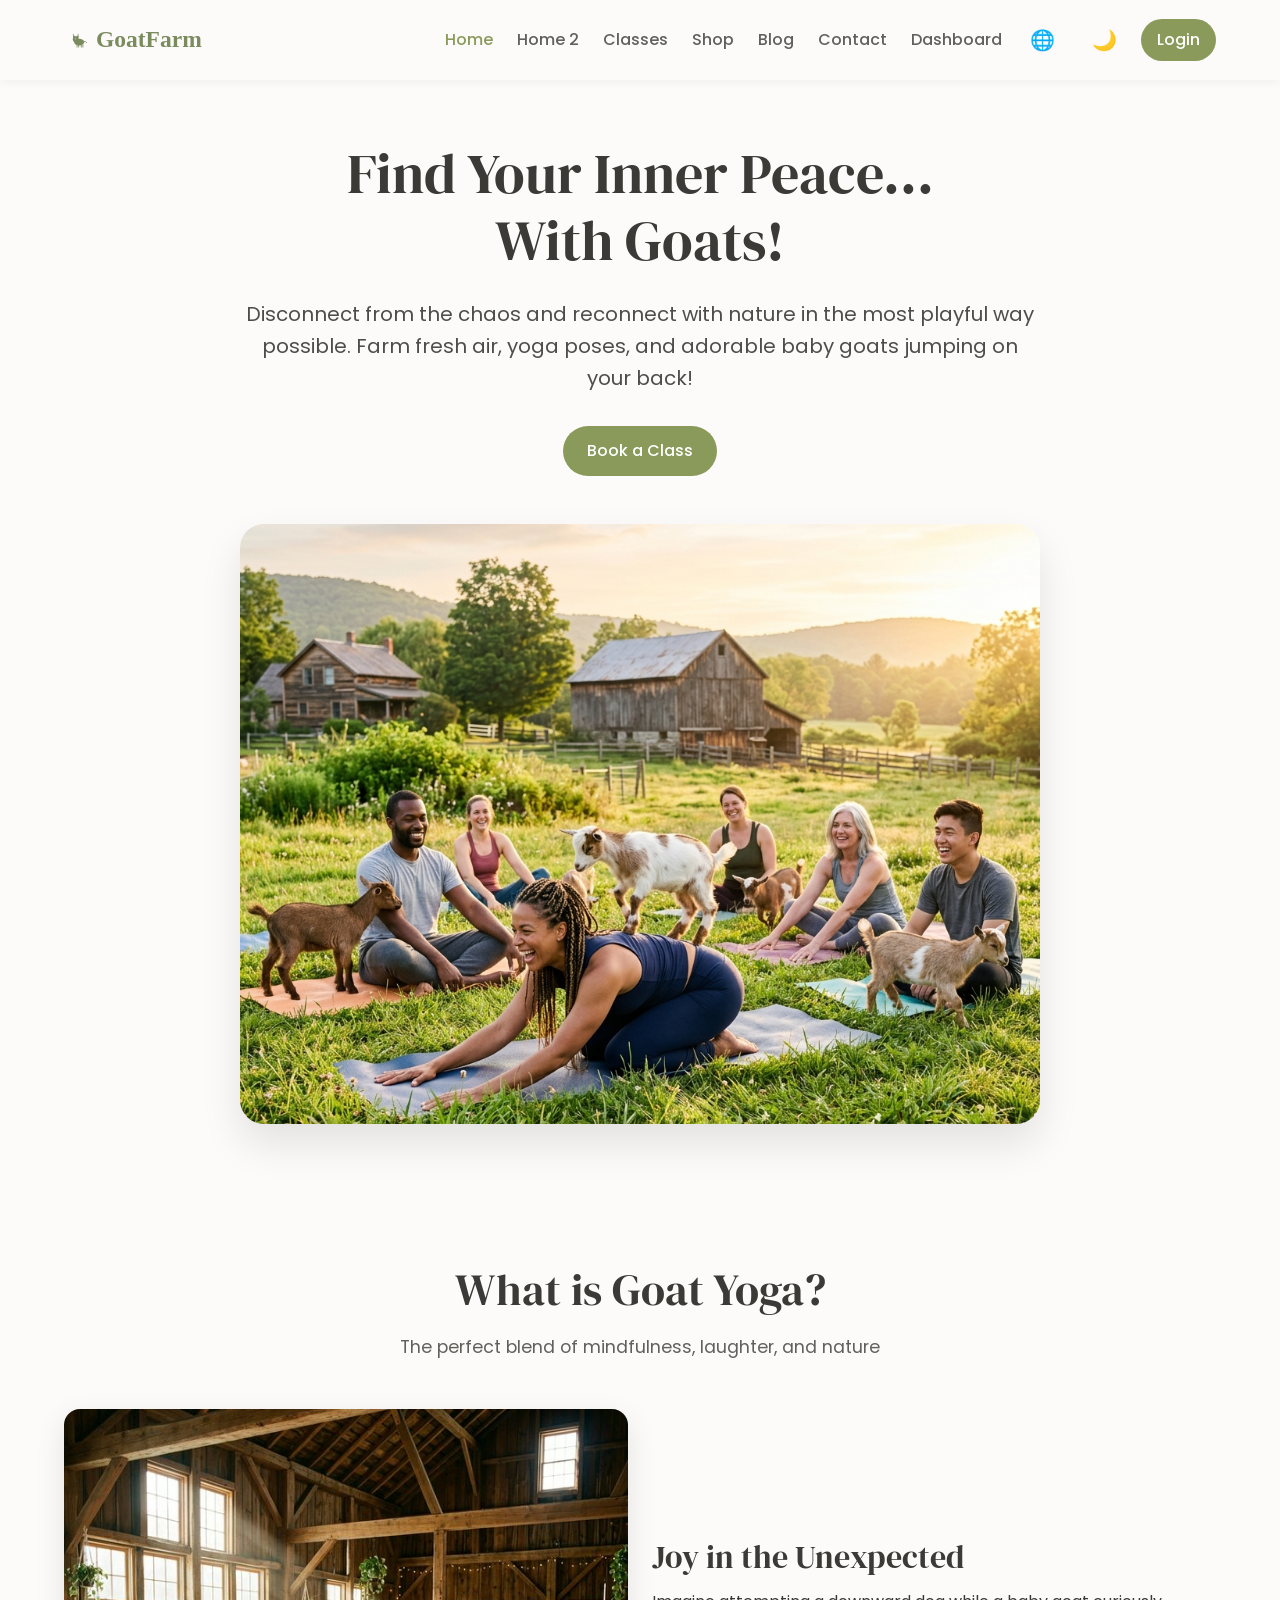
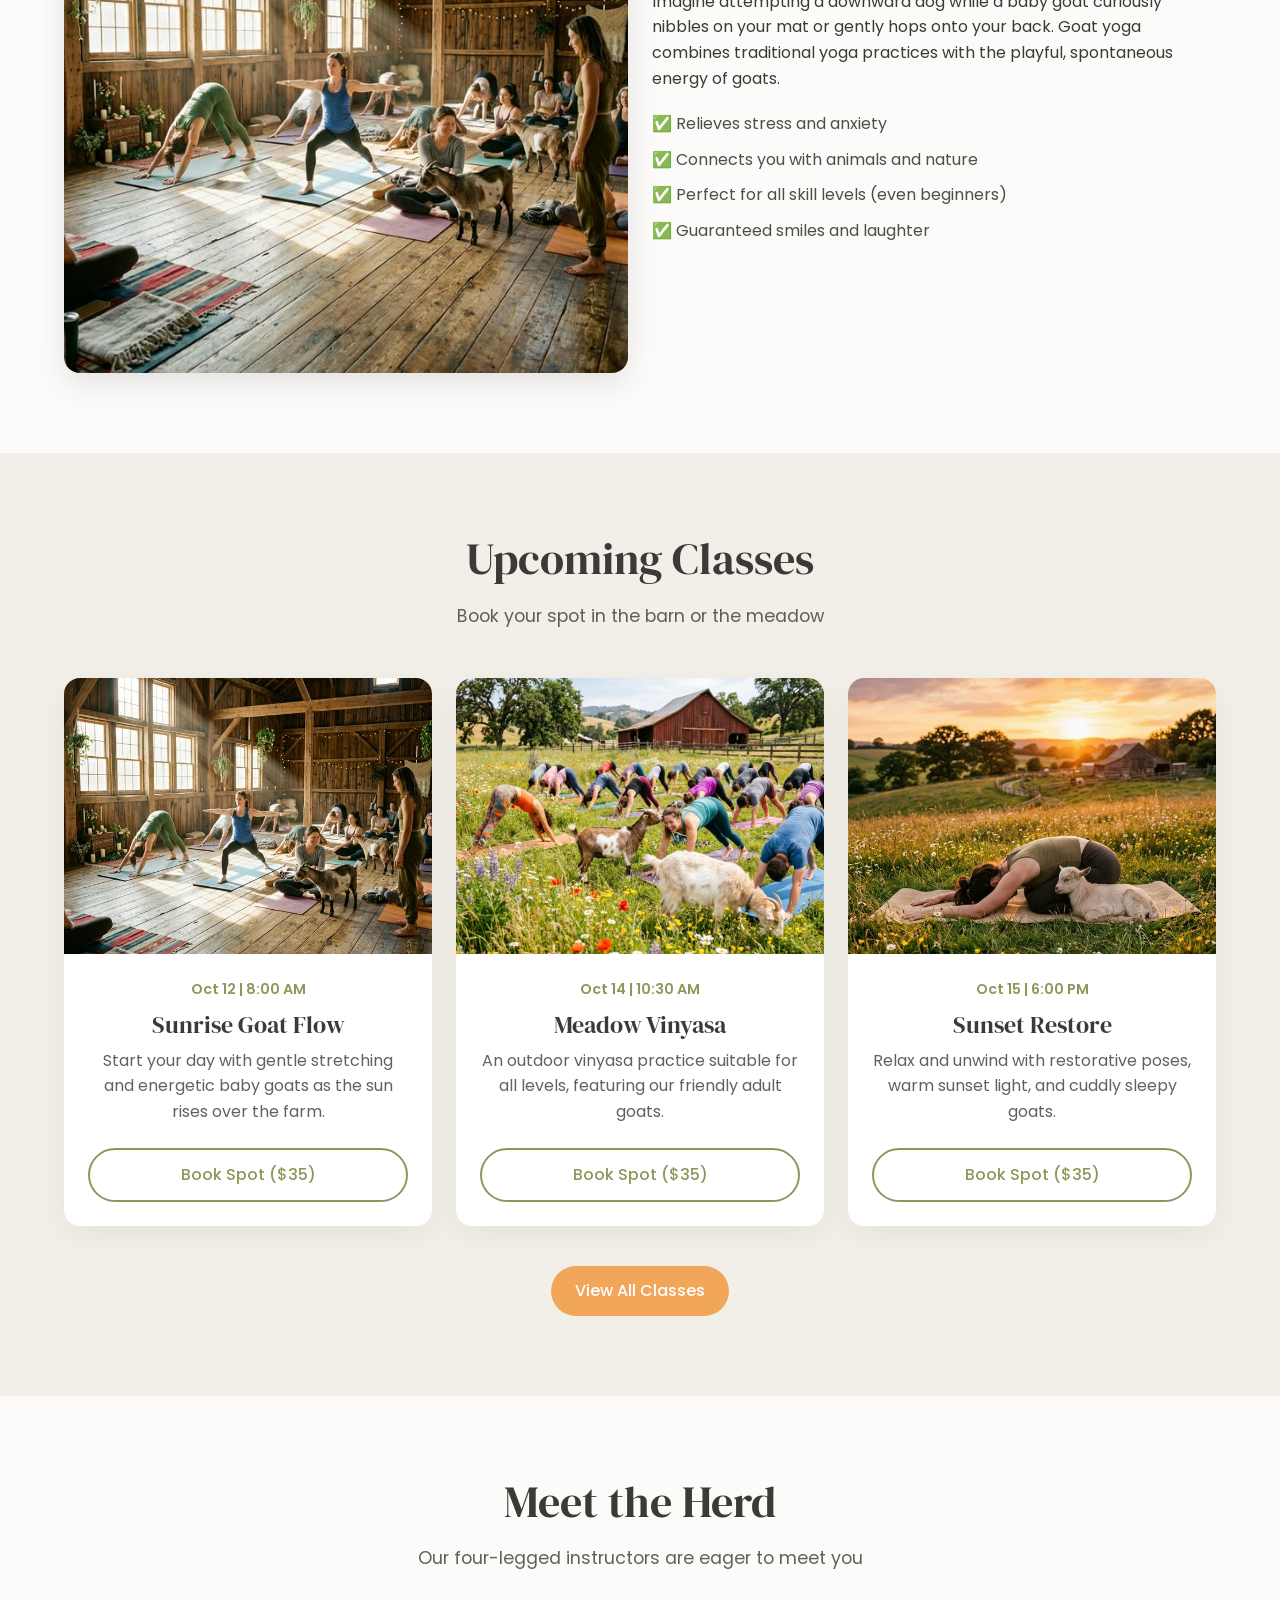
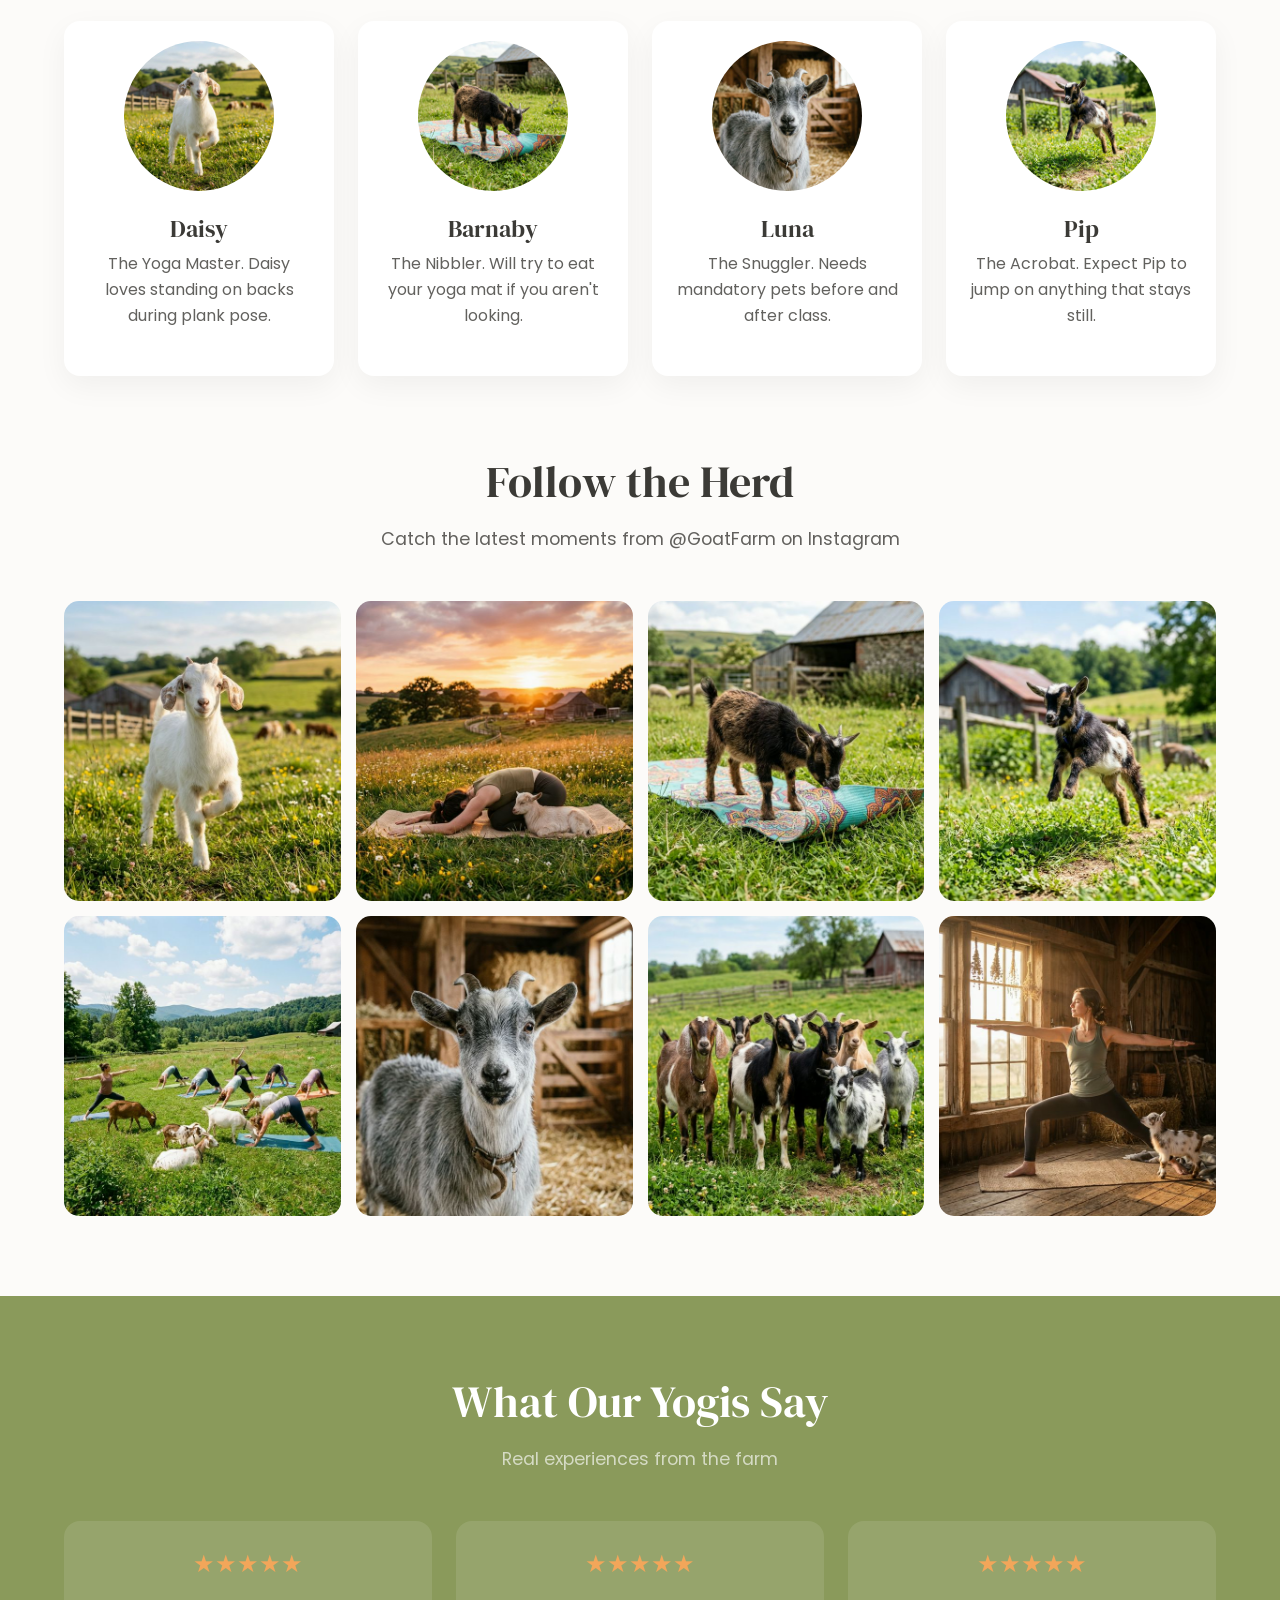
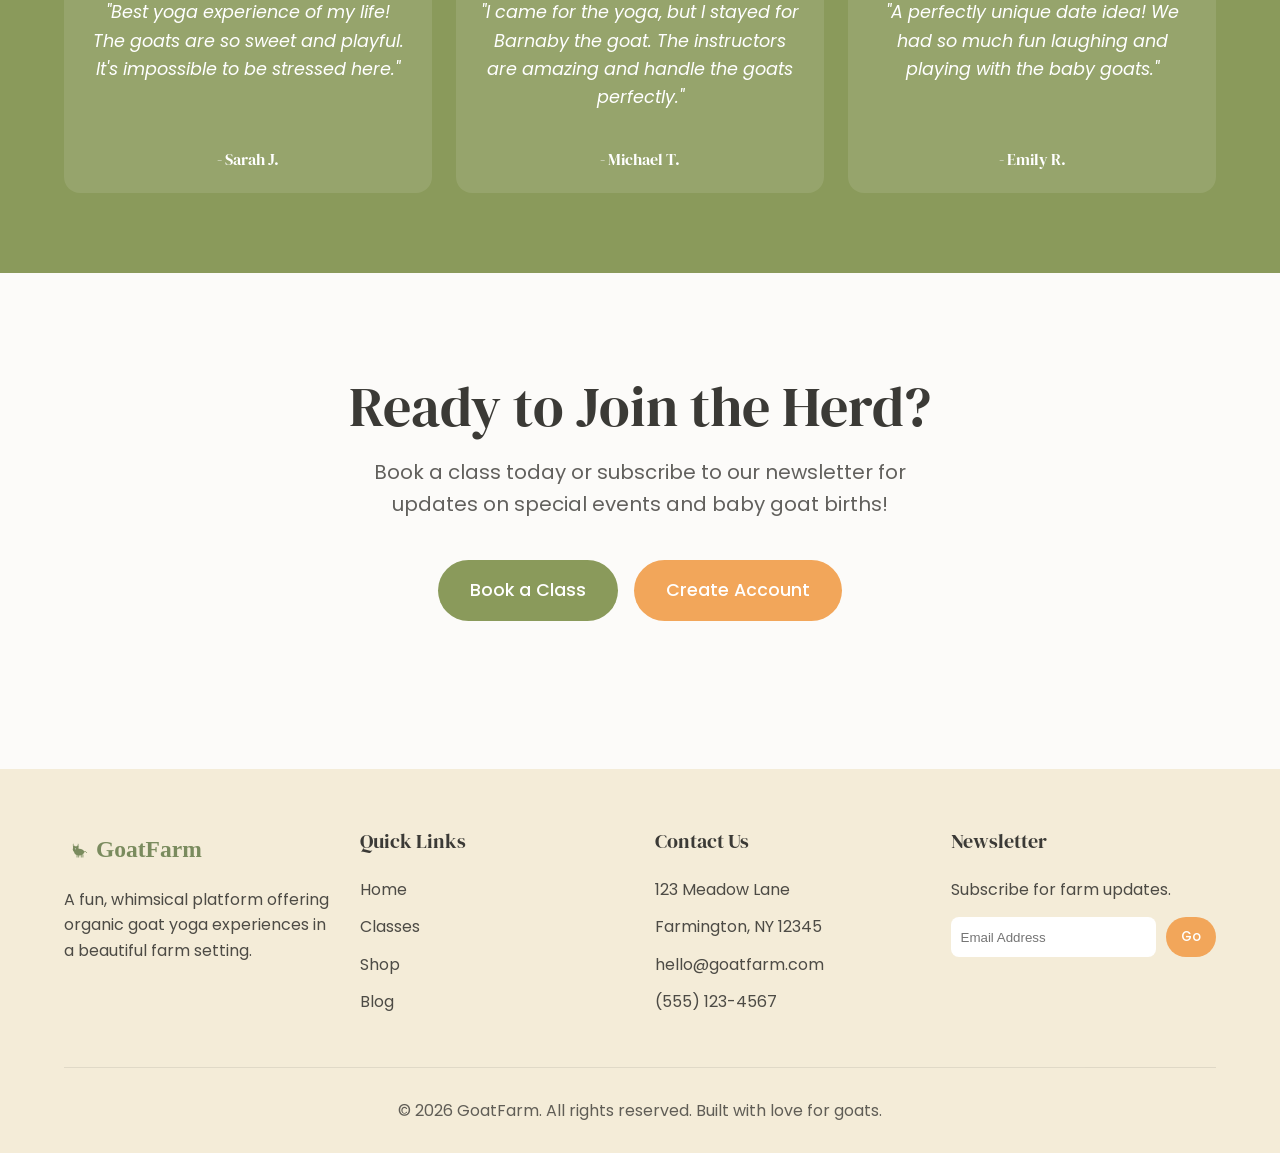
==== commit 84035dbe: "logo fix" ====
--- a/index.html
+++ b/index.html
@@ -108,15 +108,11 @@
     <!-- Header / Navbar -->
     <header class="navbar">
         <div class="container nav-container">
-            <a href="index.html" class="logo"><img src="assets/images/logo.svg" alt="GoatFarm"
-                    style="height: 40px;"></a>
+            <a href="index.html" class="logo"><img src="assets/images/logo.svg" alt="GoatFarm"></a>
 
             <div class="nav-menu-wrapper"
                 style="display:flex; justify-content: space-between; align-items: center; width:100%">
-                <div class="mobile-menu-logo"
-                    style="display: none; width: 100%; padding-bottom: 20px; margin-bottom: 20px; border-bottom: 1px solid rgba(0,0,0,0.1);">
-                    <img src="assets/images/logo.svg" alt="GoatFarm" style="height: 40px;">
-                </div>
+
                 <ul class="nav-menu" style="margin-left: auto; margin-right: 20px;">
                     <li class="nav-item"><a href="index.html">Home</a></li>
                     <li class="nav-item"><a href="index-2.html">Home 2</a></li>
@@ -423,8 +419,7 @@
         <div class="container">
             <div class="footer-grid">
                 <div class="footer-col" style="text-align: left;">
-                    <div style="margin-bottom: 1rem;"><img src="assets/images/logo.svg" alt="GoatFarm"
-                            style="height: 40px;"></div>
+                    <div style="margin-bottom: 1rem;"><img src="assets/images/logo.svg" alt="GoatFarm"></div>
                     <p>A fun, whimsical platform offering organic goat yoga experiences in a beautiful farm setting.</p>
                 </div>
 
--- a/assets/css/style.css
+++ b/assets/css/style.css
@@ -1,974 +1,1008 @@
-/* 1. CSS Variables */
-:root {
-  --primary: #8a9a5b;
-  /* Sage green */
-  --secondary: #f4ecd8;
-  /* Cream/natural beige */
-  --accent: #f2a65a;
-  /* Soft coral/golden yellow */
-  --text-dark: #3b3a36;
-  /* Warm charcoal */
-  --text-light: #fofofo;
-  /* Off-white */
-  --bg-color: #fcfbf9;
-  --bg-secondary: #f2efe9;
-  --card-bg: #ffffff;
-
-  --border-radius: 16px;
-  --transition: all 0.3s ease;
-
-  --font-display: 'DM Serif Display', serif;
-  --font-body: 'Poppins', sans-serif;
-
-  --nav-height: 80px;
-}
-
-[data-theme="dark"] {
-  --primary: #6b7a42;
-  --secondary: #2c2b29;
-  --accent: #d88e40;
-  --text-dark: #f0f0f0;
-  --text-light: #3b3a36;
-  --bg-color: #1a1918;
-  --bg-secondary: #252422;
-  --card-bg: #2a2927;
-}
-
-/* 2. Reset & Base */
-*,
-*::before,
-*::after {
-  box-sizing: border-box;
-}
-
-* {
-  margin: 0;
-  padding: 0;
-}
-
-html {
-  scroll-behavior: smooth;
-}
-
-body {
-  font-family: var(--font-body);
-  color: var(--text-dark);
-  background-color: var(--bg-color);
-  line-height: 1.6;
-  overflow-x: hidden;
-}
-
-a {
-  text-decoration: none;
-  color: inherit;
-}
-
-ul {
-  list-style: none;
-}
-
-img {
-  max-width: 100%;
-  display: block;
-}
-
-/* 3. Typography */
-h1,
-h2,
-h3,
-h4,
-.brand-logo {
-  font-family: var(--font-display);
-  font-weight: 400;
-  line-height: 1.2;
-}
-
-h1 {
-  font-size: clamp(2.5rem, 5vw, 3.5rem);
-  margin-bottom: 1rem;
-}
-
-h2 {
-  font-size: clamp(2rem, 4vw, 2.75rem);
-  margin-bottom: 1rem;
-}
-
-h3 {
-  font-size: clamp(1.5rem, 3vw, 2rem);
-  margin-bottom: 0.75rem;
-}
-
-/* 4. Layout Components */
-.container {
-  width: 100%;
-  max-width: 1200px;
-  margin: 0 auto;
-  padding: 0 24px;
-}
-
-.section {
-  padding: 80px 0;
-}
-
-.section-header {
-  text-align: center;
-  max-width: 800px;
-  margin: 0 auto 3rem;
-}
-
-.section-header p {
-  color: var(--text-dark);
-  opacity: 0.8;
-  font-size: 1.1rem;
-}
-
-/* Grids */
-.grid {
-  display: grid;
-  gap: 24px;
-}
-
-.grid-2 {
-  grid-template-columns: repeat(var(--col-count, 2), 1fr);
-}
-
-.grid-3 {
-  grid-template-columns: repeat(var(--col-count, 3), 1fr);
-}
-
-.grid-4 {
-  grid-template-columns: repeat(var(--col-count, 4), 1fr);
-}
-
-/* 5. Buttons & Components */
-.btn {
-  display: inline-flex;
-  align-items: center;
-  justify-content: center;
-  padding: 12px 24px;
-  border-radius: 50px;
-  font-weight: 500;
-  font-family: var(--font-body);
-  cursor: pointer;
-  border: none;
-  transition: var(--transition);
-  text-align: center;
-}
-
-.btn-primary {
-  background-color: var(--primary);
-  color: #fff;
-}
-
-.btn-primary:hover {
-  opacity: 0.9;
-  transform: translateY(-2px);
-}
-
-.btn-secondary {
-  background-color: var(--accent);
-  color: #fff;
-}
-
-.btn-secondary:hover {
-  opacity: 0.9;
-  transform: translateY(-2px);
-}
-
-.btn-outline {
-  background-color: transparent;
-  border: 2px solid var(--primary);
-  color: var(--primary);
-}
-
-.btn-outline:hover {
-  background-color: var(--primary);
-  color: #fff;
-}
-
-/* Custom Checkbox */
-.checkbox-group {
-  display: flex;
-  align-items: center;
-  gap: 10px;
-}
-
-.checkbox-group input {
-  cursor: pointer;
-}
-
-/* Cards */
-.card {
-  background: var(--card-bg);
-  border-radius: var(--border-radius);
-  overflow: hidden;
-  box-shadow: 0 10px 30px rgba(0, 0, 0, 0.05);
-  display: flex;
-  flex-direction: column;
-  transition: var(--transition);
-  height: 100%;
-}
-
-.card:hover {
-  transform: translateY(-5px);
-  box-shadow: 0 15px 40px rgba(0, 0, 0, 0.08);
-}
-
-.card-img-wrapper {
-  aspect-ratio: 4/3;
-  overflow: hidden;
-}
-
-.card-img {
-  width: 100%;
-  height: 100%;
-  object-fit: cover;
-  transition: var(--transition);
-}
-
-.card:hover .card-img {
-  transform: scale(1.05);
-}
-
-.card-body {
-  padding: 24px;
-  display: flex;
-  flex-direction: column;
-  flex-grow: 1;
-  align-items: center;
-  text-align: center;
-}
-
-.card-title {
-  font-size: 1.5rem;
-  margin-bottom: 0.5rem;
-}
-
-.card-text {
-  opacity: 0.8;
-  margin-bottom: 1.5rem;
-  flex-grow: 1;
-}
-
-/* Forms */
-.form-group {
-  margin-bottom: 1.5rem;
-  width: 100%;
-  text-align: left;
-}
-
-.form-label {
-  display: block;
-  margin-bottom: 0.5rem;
-  font-weight: 500;
-}
-
-.form-input {
-  width: 100%;
-  padding: 12px 16px;
-  border: 1px solid rgba(0, 0, 0, 0.1);
-  border-radius: 8px;
-  background: var(--bg-color);
-  color: var(--text-dark);
-  font-family: var(--font-body);
-  transition: var(--transition);
-}
-
-[data-theme="dark"] .form-input {
-  border-color: rgba(255, 255, 255, 0.1);
-}
-
-.form-input:focus {
-  outline: none;
-  border-color: var(--primary);
-  box-shadow: 0 0 0 3px rgba(138, 154, 91, 0.2);
-}
-
-/* 6. Navigation */
-.navbar {
-  position: fixed;
-  top: 0;
-  left: 0;
-  width: 100%;
-  height: var(--nav-height);
-  background-color: var(--bg-color);
-  box-shadow: 0 2px 10px rgba(0, 0, 0, 0.05);
-  z-index: 1000;
-  transition: var(--transition);
-  display: flex;
-  align-items: center;
-}
-
-.nav-container {
-  display: flex;
-  justify-content: space-between;
-  align-items: center;
-  width: 100%;
-}
-
-.brand-logo {
-  font-size: 1.75rem;
-  font-weight: 700;
-  color: var(--primary);
-  display: flex;
-  align-items: center;
-}
-
-.nav-menu {
-  display: flex;
-  align-items: center;
-  gap: 1.5rem;
-}
-
-.nav-item a {
-  font-weight: 500;
-  opacity: 0.8;
-  transition: var(--transition);
-}
-
-.nav-item a:hover,
-.nav-item a.active {
-  opacity: 1;
-  color: var(--primary);
-}
-
-.nav-actions {
-  display: flex;
-  align-items: center;
-  gap: 1rem;
-}
-
-.theme-toggle {
-  background: none;
-  border: none;
-  font-size: 1.25rem;
-  cursor: pointer;
-  color: var(--text-dark);
-  padding: 8px;
-  border-radius: 50%;
-  transition: var(--transition);
-}
-
-.theme-toggle:hover {
-  background: rgba(0, 0, 0, 0.05);
-}
-
-.hamburger {
-  display: none;
-  flex-direction: column;
-  gap: 5px;
-  cursor: pointer;
-  background: none;
-  border: none;
-  padding: 5px;
-}
-
-.hamburger span {
-  display: block;
-  width: 25px;
-  height: 3px;
-  background-color: var(--text-dark);
-  transition: var(--transition);
-}
-
-/* Mobile Menu */
-@media (max-width: 1023px) {
-  .hamburger {
-    display: flex;
-  }
-
-  .nav-menu-wrapper {
-    position: fixed;
-    top: var(--nav-height);
-    right: -100%;
-    width: 300px;
-    height: calc(100vh - var(--nav-height));
-    background-color: var(--bg-color);
-    box-shadow: -5px 0 15px rgba(0, 0, 0, 0.05);
-    flex-direction: column;
-    transition: var(--transition);
-    padding: 2rem;
-  }
-
-  .nav-menu-wrapper.active {
-    right: 0;
-  }
-
-  .mobile-menu-logo {
-    display: block !important;
-  }
-
-  .nav-menu {
-    flex-direction: column;
-    align-items: flex-start;
-    gap: 1rem;
-    width: 100%;
-  }
-
-  .nav-actions {
-    flex-direction: column;
-    align-items: flex-start;
-    gap: 1rem;
-    width: 100%;
-    margin-top: 1rem;
-    border-top: 1px solid rgba(0, 0, 0, 0.1);
-    padding-top: 1rem;
-  }
-}
-
-/* 7. Footer */
-.footer {
-  background-color: var(--secondary);
-  color: var(--text-dark);
-  padding: 60px 0 30px;
-}
-
-.footer-grid {
-  display: grid;
-  grid-template-columns: repeat(4, 1fr);
-  gap: 30px;
-  margin-bottom: 40px;
-}
-
-.footer-col h4 {
-  font-family: var(--font-display);
-  font-size: 1.25rem;
-  margin-bottom: 1.5rem;
-}
-
-.footer-col p,
-.footer-col ul {
-  opacity: 0.9;
-}
-
-.footer-links li {
-  margin-bottom: 0.75rem;
-}
-
-.footer-links a {
-  transition: var(--transition);
-}
-
-.footer-links a:hover {
-  opacity: 0.8;
-  padding-left: 5px;
-}
-
-.footer-bottom {
-  text-align: center;
-  padding-top: 30px;
-  border-top: 1px solid rgba(0, 0, 0, 0.1);
-  opacity: 0.8;
-}
-
-/* 8. Specific Sections */
-
-/* Hero Section */
-.hero {
-  padding-top: calc(var(--nav-height) + 60px);
-  padding-bottom: 60px;
-  min-height: 90vh;
-  display: flex;
-  align-items: center;
-}
-
-.hero-content {
-  text-align: center;
-  max-width: 800px;
-  margin: 0 auto;
-}
-
-.hero-title {
-  margin-bottom: 24px;
-}
-
-.hero-subtitle {
-  font-size: 1.25rem;
-  margin-bottom: 32px;
-  opacity: 0.9;
-}
-
-.hero-actions {
-  display: flex;
-  gap: 16px;
-  justify-content: center;
-  margin-bottom: 48px;
-}
-
-.hero-img-container {
-  border-radius: 24px;
-  overflow: hidden;
-  box-shadow: 0 20px 40px rgba(0, 0, 0, 0.1);
-  height: 600px;
-  width: 100%;
-}
-
-.hero-img {
-  width: 100%;
-  height: 100%;
-  object-fit: cover;
-}
-
-/* Hero 2 - Split screen */
-.hero-split {
-  padding-top: calc(var(--nav-height) + 40px);
-  min-height: 100vh;
-  display: grid;
-  grid-template-columns: 1fr 1fr;
-  align-items: center;
-  gap: 40px;
-  text-align: left;
-}
-
-.hero-split .hero-content {
-  text-align: left;
-  margin: 0;
-}
-
-.hero-split .hero-actions {
-  justify-content: flex-start;
-}
-
-/* Dashboard */
-.dashboard-layout {
-  display: grid;
-  grid-template-columns: 250px 1fr;
-  gap: 30px;
-  margin-top: calc(var(--nav-height) + 40px);
-  margin-bottom: 80px;
-}
-
-.dashboard-sidebar {
-  background: var(--card-bg);
-  padding: 24px;
-  border-radius: var(--border-radius);
-  height: max-content;
-  position: sticky;
-  top: calc(var(--nav-height) + 40px);
-}
-
-.sidebar-nav {
-  display: flex;
-  flex-direction: column;
-  gap: 10px;
-}
-
-.sidebar-link {
-  padding: 12px 16px;
-  border-radius: 8px;
-  transition: var(--transition);
-  font-weight: 500;
-}
-
-.sidebar-link:hover,
-.sidebar-link.active {
-  background: var(--primary);
-  color: #fff;
-}
-
-.dashboard-card {
-  background: var(--card-bg);
-  padding: 30px;
-  border-radius: var(--border-radius);
-  margin-bottom: 30px;
-}
-
-/* Table Style */
-.data-table {
-  width: 100%;
-  border-collapse: collapse;
-  margin-top: 20px;
-}
-
-.data-table th,
-.data-table td {
-  padding: 15px;
-  text-align: left;
-  border-bottom: 1px solid rgba(0, 0, 0, 0.1);
-}
-
-[data-theme="dark"] .data-table th,
-[data-theme="dark"] .data-table td {
-  border-color: rgba(255, 255, 255, 0.1);
-}
-
-/* Auth Layout */
-.auth-page {
-  min-height: 100vh;
-  display: flex;
-  align-items: center;
-  justify-content: center;
-  padding: 40px 20px;
-  background: var(--bg-secondary);
-}
-
-.auth-card {
-  background: var(--card-bg);
-  width: 100%;
-  max-width: 480px;
-  padding: 40px;
-  border-radius: var(--border-radius);
-  box-shadow: 0 15px 40px rgba(0, 0, 0, 0.08);
-  text-align: center;
-}
-
-.auth-logo {
-  font-size: 2rem;
-  color: var(--primary);
-  margin-bottom: 30px;
-  display: inline-block;
-  font-family: var(--font-display);
-}
-
-.auth-divider {
-  display: flex;
-  align-items: center;
-  margin: 30px 0;
-  color: var(--text-dark);
-  opacity: 0.5;
-}
-
-.auth-divider::before,
-.auth-divider::after {
-  content: '';
-  flex: 1;
-  height: 1px;
-  background: currentColor;
-  margin: 0 15px;
-}
-
-.social-btn {
-  width: 100%;
-  padding: 12px;
-  border-radius: 8px;
-  font-weight: 500;
-  margin-bottom: 15px;
-  display: flex;
-  align-items: center;
-  justify-content: center;
-  gap: 10px;
-  cursor: pointer;
-  transition: var(--transition);
-}
-
-.google-btn {
-  background: #fff;
-  color: #333;
-  border: 1px solid #ddd;
-}
-
-.google-btn:hover {
-  background: #f5f5f5;
-}
-
-.email-btn {
-  background: #3b3a36;
-  color: #fff;
-  border: none;
-}
-
-.email-btn:hover {
-  background: #222;
-}
-
-/* Contact Page specific */
-.contact-layout {
-  display: grid;
-  grid-template-columns: 1fr 1fr;
-  gap: 40px;
-}
-
-.contact-form {
-  background: var(--card-bg);
-  padding: 40px;
-  border-radius: var(--border-radius);
-}
-
-/* Animations */
-.animate-up {
-  opacity: 0;
-  transform: translateY(30px);
-  animation: slideUp 0.8s forwards;
-}
-
-.delay-1 {
-  animation-delay: 0.2s;
-}
-
-.delay-2 {
-  animation-delay: 0.4s;
-}
-
-.delay-3 {
-  animation-delay: 0.6s;
-}
-
-@keyframes slideUp {
-  to {
-    opacity: 1;
-    transform: translateY(0);
-  }
-}
-
-/* 9. Responsive Rules */
-
-/* Tablet & Mobile Grid Setup */
-@media (max-width: 1024px) {
-  .grid-4 {
-    --col-count: 2;
-  }
-
-  .grid-3 {
-    --col-count: 2;
-  }
-
-  /* Footer */
-  .footer-grid {
-    text-align: center;
-  }
-
-  .hero-split {
-    grid-template-columns: 1fr;
-    text-align: center;
-    gap: 30px;
-    padding-top: calc(var(--nav-height) + 20px);
-  }
-
-  .hero-split .hero-content {
-    text-align: center;
-  }
-
-  .hero-split .hero-actions {
-    justify-content: center;
-  }
-
-  .hero-img-container {
-    height: 400px;
-  }
-}
-
-/* Mobile Specific */
-@media (max-width: 768px) {
-
-  .grid-4,
-  .grid-3,
-  .grid-2 {
-    --col-count: 1;
-  }
-
-  .hero-actions {
-    flex-direction: column;
-  }
-
-  .hero-actions .btn {
-    width: 100%;
-  }
-
-  .contact-layout {
-    grid-template-columns: 1fr;
-  }
-
-  /* Contact page specific fix */
-  .contact-section {
-    padding: 40px 16px;
-    width: 100%;
-    box-sizing: border-box;
-  }
-
-  .contact-form {
-    padding: 30px 20px;
-    width: 100%;
-    box-sizing: border-box;
-  }
-
-  /* Centered elements */
-  .footer-grid {
-    grid-template-columns: repeat(2, 1fr);
-    text-align: center;
-  }
-
-  .content-centered {
-    text-align: center;
-  }
-}
-
-@media (max-width: 767px) {
-  .footer-grid {
-    grid-template-columns: 1fr;
-  }
-
-  .dashboard-layout {
-    grid-template-columns: 1fr;
-  }
-
-  .dashboard-sidebar {
-    position: static;
-  }
-
-  .hero-split {
-    grid-template-columns: 1fr;
-    text-align: center;
-  }
-
-  .hero-img-container {
-    height: 300px;
-  }
-
-  .hero-split .hero-content {
-    text-align: center;
-  }
-
-  .hero-split .hero-actions {
-    justify-content: center;
-  }
-}
-
-@media (max-width: 360px) {
-  .container {
-    padding: 0 16px;
-  }
-
-  h1 {
-    font-size: 28px;
-  }
-
-  h2 {
-    font-size: 24px;
-  }
-
-  body {
-    font-size: 14px;
-  }
-
-  .section {
-    padding: 40px 0;
-  }
-
-  .contact-form form {
-    width: 100%;
-  }
-
-  .form-input {
-    width: 100%;
-    max-width: 100%;
-    box-sizing: border-box;
-  }
-}
-
-@media (max-width: 1024px) {
-
-  #home-upcoming-classes,
-  #home-testimonials-grid,
-  #home2-experience-highlights,
-  #home2-scenic-sanctuary,
-  #home2-farm-stats {
-    --col-count: 3;
-  }
-}
-
-@media (max-width: 768px) {
-
-  #home-upcoming-classes,
-  #home-testimonials-grid,
-  #home2-experience-highlights,
-  #home2-farm-stats {
-    --col-count: 1;
-  }
-
-  #home2-scenic-sanctuary {
-    --col-count: 2;
-  }
-
-  #home2-scenic-sanctuary .card:last-child {
-    grid-column: 1 / -1;
-    width: calc(50% - 12px);
-    margin: 0 auto;
-  }
-}
-
-@media (max-width: 500px) {
-  #home2-scenic-sanctuary {
-    --col-count: 1;
-  }
-
-  #home2-scenic-sanctuary .card:last-child {
-    grid-column: auto;
-    width: 100%;
-    margin: 0;
-  }
-}
-
-/* Back to Top Button */
-.back-to-top {
-  position: fixed;
-  bottom: 30px;
-  right: 30px;
-  width: 50px;
-  height: 50px;
-  background: var(--primary);
-  color: white;
-  border-radius: 50%;
-  display: flex;
-  align-items: center;
-  justify-content: center;
-  font-size: 1.5rem;
-  cursor: pointer;
-  box-shadow: 0 10px 20px rgba(0, 0, 0, 0.1);
-  opacity: 0;
-  visibility: hidden;
-  transition: all 0.3s ease;
-  z-index: 1000;
-  border: none;
-  font-weight: bold;
-}
-
-.back-to-top.show {
-  opacity: 1;
-  visibility: visible;
-}
-
-.back-to-top:hover {
-  transform: translateY(-5px);
-  background: var(--accent);
-  color: var(--text-dark);
-}
-
-@media (max-width: 768px) {
-  .back-to-top {
-    bottom: 20px;
-    right: 20px;
-    width: 45px;
-    height: 45px;
-  }
-}
-
-/* Logo Image Standardization */
-.logo img,
-.footer-logo img,
-.auth-logo img,
-.mobile-menu-logo img {
-  height: 50px;
-  width: auto;
-  display: block;
-}
-
-/* Responsive logo sizing */
-@media (max-width: 768px) {
-
-  .logo img,
-  .footer-logo img,
-  .auth-logo img,
-  .mobile-menu-logo img {
-    height: 40px;
-  }
-}
-
-@media (max-width: 480px) {
-
-  .logo img,
-  .footer-logo img,
-  .auth-logo img,
-  .mobile-menu-logo img {
-    height: 35px;
-  }
-}+/* 1. CSS Variables */
+:root {
+  --primary: #8a9a5b;
+  /* Sage green */
+  --secondary: #f4ecd8;
+  /* Cream/natural beige */
+  --accent: #f2a65a;
+  /* Soft coral/golden yellow */
+  --text-dark: #3b3a36;
+  /* Warm charcoal */
+  --text-light: #fofofo;
+  /* Off-white */
+  --bg-color: #fcfbf9;
+  --bg-secondary: #f2efe9;
+  --card-bg: #ffffff;
+
+  --border-radius: 16px;
+  --transition: all 0.3s ease;
+
+  --font-display: 'DM Serif Display', serif;
+  --font-body: 'Poppins', sans-serif;
+
+  --nav-height: 80px;
+}
+
+[data-theme="dark"] {
+  --primary: #6b7a42;
+  --secondary: #2c2b29;
+  --accent: #d88e40;
+  --text-dark: #f0f0f0;
+  --text-light: #3b3a36;
+  --bg-color: #1a1918;
+  --bg-secondary: #252422;
+  --card-bg: #2a2927;
+}
+
+/* 2. Reset & Base */
+*,
+*::before,
+*::after {
+  box-sizing: border-box;
+}
+
+* {
+  margin: 0;
+  padding: 0;
+}
+
+html {
+  scroll-behavior: smooth;
+}
+
+body {
+  font-family: var(--font-body);
+  color: var(--text-dark);
+  background-color: var(--bg-color);
+  line-height: 1.6;
+  overflow-x: hidden;
+}
+
+a {
+  text-decoration: none;
+  color: inherit;
+}
+
+ul {
+  list-style: none;
+}
+
+img {
+  max-width: 100%;
+  display: block;
+}
+
+/* 3. Typography */
+h1,
+h2,
+h3,
+h4,
+.brand-logo {
+  font-family: var(--font-display);
+  font-weight: 400;
+  line-height: 1.2;
+}
+
+h1 {
+  font-size: clamp(2.5rem, 5vw, 3.5rem);
+  margin-bottom: 1rem;
+}
+
+h2 {
+  font-size: clamp(2rem, 4vw, 2.75rem);
+  margin-bottom: 1rem;
+}
+
+h3 {
+  font-size: clamp(1.5rem, 3vw, 2rem);
+  margin-bottom: 0.75rem;
+}
+
+/* 4. Layout Components */
+.container {
+  width: 100%;
+  max-width: 1200px;
+  margin: 0 auto;
+  padding: 0 24px;
+}
+
+.section {
+  padding: 80px 0;
+}
+
+.section-header {
+  text-align: center;
+  max-width: 800px;
+  margin: 0 auto 3rem;
+}
+
+.section-header p {
+  color: var(--text-dark);
+  opacity: 0.8;
+  font-size: 1.1rem;
+}
+
+/* Grids */
+.grid {
+  display: grid;
+  gap: 24px;
+}
+
+.grid-2 {
+  grid-template-columns: repeat(var(--col-count, 2), 1fr);
+}
+
+.grid-3 {
+  grid-template-columns: repeat(var(--col-count, 3), 1fr);
+}
+
+.grid-4 {
+  grid-template-columns: repeat(var(--col-count, 4), 1fr);
+}
+
+/* 5. Buttons & Components */
+.btn {
+  display: inline-flex;
+  align-items: center;
+  justify-content: center;
+  padding: 12px 24px;
+  border-radius: 50px;
+  font-weight: 500;
+  font-family: var(--font-body);
+  cursor: pointer;
+  border: none;
+  transition: var(--transition);
+  text-align: center;
+}
+
+.btn-primary {
+  background-color: var(--primary);
+  color: #fff;
+}
+
+.btn-primary:hover {
+  opacity: 0.9;
+  transform: translateY(-2px);
+}
+
+.btn-secondary {
+  background-color: var(--accent);
+  color: #fff;
+}
+
+.btn-secondary:hover {
+  opacity: 0.9;
+  transform: translateY(-2px);
+}
+
+.btn-outline {
+  background-color: transparent;
+  border: 2px solid var(--primary);
+  color: var(--primary);
+}
+
+.btn-outline:hover {
+  background-color: var(--primary);
+  color: #fff;
+}
+
+/* Custom Checkbox */
+.checkbox-group {
+  display: flex;
+  align-items: center;
+  gap: 10px;
+}
+
+.checkbox-group input {
+  cursor: pointer;
+}
+
+/* Cards */
+.card {
+  background: var(--card-bg);
+  border-radius: var(--border-radius);
+  overflow: hidden;
+  box-shadow: 0 10px 30px rgba(0, 0, 0, 0.05);
+  display: flex;
+  flex-direction: column;
+  transition: var(--transition);
+  height: 100%;
+}
+
+.card:hover {
+  transform: translateY(-5px);
+  box-shadow: 0 15px 40px rgba(0, 0, 0, 0.08);
+}
+
+.card-img-wrapper {
+  aspect-ratio: 4/3;
+  overflow: hidden;
+}
+
+.card-img {
+  width: 100%;
+  height: 100%;
+  object-fit: cover;
+  transition: var(--transition);
+}
+
+.card:hover .card-img {
+  transform: scale(1.05);
+}
+
+.card-body {
+  padding: 24px;
+  display: flex;
+  flex-direction: column;
+  flex-grow: 1;
+  align-items: center;
+  text-align: center;
+}
+
+.card-title {
+  font-size: 1.5rem;
+  margin-bottom: 0.5rem;
+}
+
+.card-text {
+  opacity: 0.8;
+  margin-bottom: 1.5rem;
+  flex-grow: 1;
+}
+
+/* Forms */
+.form-group {
+  margin-bottom: 1.5rem;
+  width: 100%;
+  text-align: left;
+}
+
+.form-label {
+  display: block;
+  margin-bottom: 0.5rem;
+  font-weight: 500;
+}
+
+.form-input {
+  width: 100%;
+  padding: 12px 16px;
+  border: 1px solid rgba(0, 0, 0, 0.1);
+  border-radius: 8px;
+  background: var(--bg-color);
+  color: var(--text-dark);
+  font-family: var(--font-body);
+  transition: var(--transition);
+}
+
+[data-theme="dark"] .form-input {
+  border-color: rgba(255, 255, 255, 0.1);
+}
+
+.form-input:focus {
+  outline: none;
+  border-color: var(--primary);
+  box-shadow: 0 0 0 3px rgba(138, 154, 91, 0.2);
+}
+
+/* 6. Navigation */
+.navbar {
+  position: fixed;
+  top: 0;
+  left: 0;
+  width: 100%;
+  height: var(--nav-height);
+  background-color: var(--bg-color);
+  box-shadow: 0 2px 10px rgba(0, 0, 0, 0.05);
+  z-index: 1000;
+  transition: var(--transition);
+  display: flex;
+  align-items: center;
+}
+
+.nav-container {
+  display: flex;
+  justify-content: space-between;
+  align-items: center;
+  width: 100%;
+}
+
+.brand-logo {
+  font-size: 1.75rem;
+  font-weight: 700;
+  color: var(--primary);
+  display: flex;
+  align-items: center;
+}
+
+/* Logo Image Standardization - SAME SIZE EVERYWHERE */
+.logo img,
+.footer-col img,
+.footer-logo img,
+a.logo img,
+header .logo img,
+footer .logo img,
+header img[alt="GoatFarm"],
+footer img[alt="GoatFarm"],
+.mobile-menu-logo img,
+.auth-logo img {
+  height: 42px !important;
+  width: auto !important;
+  display: block !important;
+  max-width: none !important;
+}
+
+/* Tablet - keep same as desktop */
+@media (max-width: 1024px) and (min-width: 769px) {
+  .logo img,
+  .footer-col img,
+  .footer-logo img,
+  a.logo img,
+  header .logo img,
+  footer .logo img,
+  header img[alt="GoatFarm"],
+  footer img[alt="GoatFarm"],
+  .mobile-menu-logo img,
+  .auth-logo img {
+    height: 42px !important;
+  }
+}
+
+/* Mobile - smaller */
+@media (max-width: 768px) {
+  .logo img,
+  .footer-col img,
+  .footer-logo img,
+  a.logo img,
+  header .logo img,
+  footer .logo img,
+  header img[alt="GoatFarm"],
+  footer img[alt="GoatFarm"],
+  .mobile-menu-logo img,
+  .auth-logo img {
+    height: 38px !important;
+  }
+}
+
+@media (max-width: 480px) {
+  .logo img,
+  .footer-col img,
+  .footer-logo img,
+  a.logo img,
+  header .logo img,
+  footer .logo img,
+  header img[alt="GoatFarm"],
+  footer img[alt="GoatFarm"],
+  .mobile-menu-logo img,
+  .auth-logo img {
+    height: 35px !important;
+  }
+}
+
+.nav-menu {
+  display: flex;
+  align-items: center;
+  gap: 1.5rem;
+}
+
+.nav-item a {
+  font-weight: 500;
+  opacity: 0.8;
+  transition: var(--transition);
+}
+
+.nav-item a:hover,
+.nav-item a.active {
+  opacity: 1;
+  color: var(--primary);
+}
+
+.nav-actions {
+  display: flex;
+  align-items: center;
+  gap: 1rem;
+}
+
+.theme-toggle {
+  background: none;
+  border: none;
+  font-size: 1.25rem;
+  cursor: pointer;
+  color: var(--text-dark);
+  padding: 8px;
+  border-radius: 50%;
+  transition: var(--transition);
+}
+
+.theme-toggle:hover {
+  background: rgba(0, 0, 0, 0.05);
+}
+
+.hamburger {
+  display: none;
+  flex-direction: column;
+  gap: 5px;
+  cursor: pointer;
+  background: none;
+  border: none;
+  padding: 5px;
+}
+
+.hamburger span {
+  display: block;
+  width: 25px;
+  height: 3px;
+  background-color: var(--text-dark);
+  transition: var(--transition);
+}
+
+/* Mobile Menu */
+@media (max-width: 1023px) {
+  .hamburger {
+    display: flex;
+  }
+
+  .nav-menu-wrapper {
+    position: fixed;
+    top: var(--nav-height);
+    right: -100%;
+    width: 300px;
+    height: calc(100vh - var(--nav-height));
+    background-color: var(--bg-color);
+    box-shadow: -5px 0 15px rgba(0, 0, 0, 0.05);
+    flex-direction: column;
+    transition: var(--transition);
+    padding: 2rem;
+  }
+
+  .nav-menu-wrapper.active {
+    right: 0;
+  }
+
+  .mobile-menu-logo {
+    display: none !important;
+  }
+
+  .nav-menu {
+    flex-direction: column;
+    align-items: flex-start;
+    gap: 1rem;
+    width: 100%;
+  }
+
+  .nav-actions {
+    flex-direction: column;
+    align-items: flex-start;
+    gap: 1rem;
+    width: 100%;
+    margin-top: 1rem;
+    border-top: 1px solid rgba(0, 0, 0, 0.1);
+    padding-top: 1rem;
+  }
+}
+
+/* 7. Footer */
+.footer {
+  background-color: var(--secondary);
+  color: var(--text-dark);
+  padding: 60px 0 30px;
+}
+
+.footer-grid {
+  display: grid;
+  grid-template-columns: repeat(4, 1fr);
+  gap: 30px;
+  margin-bottom: 40px;
+}
+
+.footer-col h4 {
+  font-family: var(--font-display);
+  font-size: 1.25rem;
+  margin-bottom: 1.5rem;
+}
+
+.footer-col p,
+.footer-col ul {
+  opacity: 0.9;
+}
+
+.footer-links li {
+  margin-bottom: 0.75rem;
+}
+
+.footer-links a {
+  transition: var(--transition);
+}
+
+.footer-links a:hover {
+  opacity: 0.8;
+  padding-left: 5px;
+}
+
+.footer-bottom {
+  text-align: center;
+  padding-top: 30px;
+  border-top: 1px solid rgba(0, 0, 0, 0.1);
+  opacity: 0.8;
+}
+
+/* 8. Specific Sections */
+
+/* Hero Section */
+.hero {
+  padding-top: calc(var(--nav-height) + 60px);
+  padding-bottom: 60px;
+  min-height: 90vh;
+  display: flex;
+  align-items: center;
+}
+
+.hero-content {
+  text-align: center;
+  max-width: 800px;
+  margin: 0 auto;
+}
+
+.hero-title {
+  margin-bottom: 24px;
+}
+
+.hero-subtitle {
+  font-size: 1.25rem;
+  margin-bottom: 32px;
+  opacity: 0.9;
+}
+
+.hero-actions {
+  display: flex;
+  gap: 16px;
+  justify-content: center;
+  margin-bottom: 48px;
+}
+
+.hero-img-container {
+  border-radius: 24px;
+  overflow: hidden;
+  box-shadow: 0 20px 40px rgba(0, 0, 0, 0.1);
+  height: 600px;
+  width: 100%;
+}
+
+.hero-img {
+  width: 100%;
+  height: 100%;
+  object-fit: cover;
+}
+
+/* Hero 2 - Split screen */
+.hero-split {
+  padding-top: calc(var(--nav-height) + 40px);
+  min-height: 100vh;
+  display: grid;
+  grid-template-columns: 1fr 1fr;
+  align-items: center;
+  gap: 40px;
+  text-align: left;
+}
+
+.hero-split .hero-content {
+  text-align: left;
+  margin: 0;
+}
+
+.hero-split .hero-actions {
+  justify-content: flex-start;
+}
+
+/* Dashboard */
+.dashboard-layout {
+  display: grid;
+  grid-template-columns: 250px 1fr;
+  gap: 30px;
+  margin-top: calc(var(--nav-height) + 40px);
+  margin-bottom: 80px;
+}
+
+.dashboard-sidebar {
+  background: var(--card-bg);
+  padding: 24px;
+  border-radius: var(--border-radius);
+  height: max-content;
+  position: sticky;
+  top: calc(var(--nav-height) + 40px);
+}
+
+.sidebar-nav {
+  display: flex;
+  flex-direction: column;
+  gap: 10px;
+}
+
+.sidebar-link {
+  padding: 12px 16px;
+  border-radius: 8px;
+  transition: var(--transition);
+  font-weight: 500;
+}
+
+.sidebar-link:hover,
+.sidebar-link.active {
+  background: var(--primary);
+  color: #fff;
+}
+
+.dashboard-card {
+  background: var(--card-bg);
+  padding: 30px;
+  border-radius: var(--border-radius);
+  margin-bottom: 30px;
+}
+
+/* Table Style */
+.data-table {
+  width: 100%;
+  border-collapse: collapse;
+  margin-top: 20px;
+}
+
+.data-table th,
+.data-table td {
+  padding: 15px;
+  text-align: left;
+  border-bottom: 1px solid rgba(0, 0, 0, 0.1);
+}
+
+[data-theme="dark"] .data-table th,
+[data-theme="dark"] .data-table td {
+  border-color: rgba(255, 255, 255, 0.1);
+}
+
+/* Auth Layout */
+.auth-page {
+  min-height: 100vh;
+  display: flex;
+  align-items: center;
+  justify-content: center;
+  padding: 40px 20px;
+  background: var(--bg-secondary);
+}
+
+.auth-card {
+  background: var(--card-bg);
+  width: 100%;
+  max-width: 480px;
+  padding: 40px;
+  border-radius: var(--border-radius);
+  box-shadow: 0 15px 40px rgba(0, 0, 0, 0.08);
+  text-align: center;
+}
+
+.auth-logo {
+  font-size: 2rem;
+  color: var(--primary);
+  margin-bottom: 30px;
+  display: inline-block;
+  font-family: var(--font-display);
+}
+
+.auth-divider {
+  display: flex;
+  align-items: center;
+  margin: 30px 0;
+  color: var(--text-dark);
+  opacity: 0.5;
+}
+
+.auth-divider::before,
+.auth-divider::after {
+  content: '';
+  flex: 1;
+  height: 1px;
+  background: currentColor;
+  margin: 0 15px;
+}
+
+.social-btn {
+  width: 100%;
+  padding: 12px;
+  border-radius: 8px;
+  font-weight: 500;
+  margin-bottom: 15px;
+  display: flex;
+  align-items: center;
+  justify-content: center;
+  gap: 10px;
+  cursor: pointer;
+  transition: var(--transition);
+}
+
+.google-btn {
+  background: #fff;
+  color: #333;
+  border: 1px solid #ddd;
+}
+
+.google-btn:hover {
+  background: #f5f5f5;
+}
+
+.email-btn {
+  background: #3b3a36;
+  color: #fff;
+  border: none;
+}
+
+.email-btn:hover {
+  background: #222;
+}
+
+/* Contact Page specific */
+.contact-layout {
+  display: grid;
+  grid-template-columns: 1fr 1fr;
+  gap: 40px;
+}
+
+.contact-form {
+  background: var(--card-bg);
+  padding: 40px;
+  border-radius: var(--border-radius);
+}
+
+/* Animations */
+.animate-up {
+  opacity: 0;
+  transform: translateY(30px);
+  animation: slideUp 0.8s forwards;
+}
+
+.delay-1 {
+  animation-delay: 0.2s;
+}
+
+.delay-2 {
+  animation-delay: 0.4s;
+}
+
+.delay-3 {
+  animation-delay: 0.6s;
+}
+
+@keyframes slideUp {
+  to {
+    opacity: 1;
+    transform: translateY(0);
+  }
+}
+
+/* 9. Responsive Rules */
+
+/* Tablet & Mobile Grid Setup */
+@media (max-width: 1024px) {
+  .grid-4 {
+    --col-count: 2;
+  }
+
+  .grid-3 {
+    --col-count: 2;
+  }
+
+  /* Footer */
+  .footer-grid {
+    text-align: center;
+  }
+
+  .hero-split {
+    grid-template-columns: 1fr;
+    text-align: center;
+    gap: 30px;
+    padding-top: calc(var(--nav-height) + 20px);
+  }
+
+  .hero-split .hero-content {
+    text-align: center;
+  }
+
+  .hero-split .hero-actions {
+    justify-content: center;
+  }
+
+  .hero-img-container {
+    height: 400px;
+  }
+}
+
+/* Mobile Specific */
+@media (max-width: 768px) {
+
+  .grid-4,
+  .grid-3,
+  .grid-2 {
+    --col-count: 1;
+  }
+
+  .hero-actions {
+    flex-direction: column;
+  }
+
+  .hero-actions .btn {
+    width: 100%;
+  }
+
+  .contact-layout {
+    grid-template-columns: 1fr;
+  }
+
+  /* Contact page specific fix */
+  .contact-section {
+    padding: 40px 16px;
+    width: 100%;
+    box-sizing: border-box;
+  }
+
+  .contact-form {
+    padding: 30px 20px;
+    width: 100%;
+    box-sizing: border-box;
+  }
+
+  /* Centered elements */
+  .footer-grid {
+    grid-template-columns: repeat(2, 1fr);
+    text-align: center;
+  }
+
+  .content-centered {
+    text-align: center;
+  }
+}
+
+@media (max-width: 767px) {
+  .footer-grid {
+    grid-template-columns: 1fr;
+  }
+
+  .dashboard-layout {
+    grid-template-columns: 1fr;
+  }
+
+  .dashboard-sidebar {
+    position: static;
+  }
+
+  .hero-split {
+    grid-template-columns: 1fr;
+    text-align: center;
+  }
+
+  .hero-img-container {
+    height: 300px;
+  }
+
+  .hero-split .hero-content {
+    text-align: center;
+  }
+
+  .hero-split .hero-actions {
+    justify-content: center;
+  }
+}
+
+@media (max-width: 360px) {
+  .container {
+    padding: 0 16px;
+  }
+
+  h1 {
+    font-size: 28px;
+  }
+
+  h2 {
+    font-size: 24px;
+  }
+
+  body {
+    font-size: 14px;
+  }
+
+  .section {
+    padding: 40px 0;
+  }
+
+  .contact-form form {
+    width: 100%;
+  }
+
+  .form-input {
+    width: 100%;
+    max-width: 100%;
+    box-sizing: border-box;
+  }
+}
+
+@media (max-width: 1024px) {
+
+  #home-upcoming-classes,
+  #home-testimonials-grid,
+  #home2-experience-highlights,
+  #home2-scenic-sanctuary,
+  #home2-farm-stats {
+    --col-count: 3;
+  }
+}
+
+@media (max-width: 768px) {
+
+  #home-upcoming-classes,
+  #home-testimonials-grid,
+  #home2-experience-highlights,
+  #home2-farm-stats {
+    --col-count: 1;
+  }
+
+  #home2-scenic-sanctuary {
+    --col-count: 2;
+  }
+
+  #home2-scenic-sanctuary .card:last-child {
+    grid-column: 1 / -1;
+    width: calc(50% - 12px);
+    margin: 0 auto;
+  }
+}
+
+@media (max-width: 500px) {
+  #home2-scenic-sanctuary {
+    --col-count: 1;
+  }
+
+  #home2-scenic-sanctuary .card:last-child {
+    grid-column: auto;
+    width: 100%;
+    margin: 0;
+  }
+}
+
+/* Back to Top Button */
+.back-to-top {
+  position: fixed;
+  bottom: 30px;
+  right: 30px;
+  width: 50px;
+  height: 50px;
+  background: var(--primary);
+  color: white;
+  border-radius: 50%;
+  display: flex;
+  align-items: center;
+  justify-content: center;
+  font-size: 1.5rem;
+  cursor: pointer;
+  box-shadow: 0 10px 20px rgba(0, 0, 0, 0.1);
+  opacity: 0;
+  visibility: hidden;
+  transition: all 0.3s ease;
+  z-index: 900;
+  border: none;
+  font-weight: bold;
+}
+
+.back-to-top.show {
+  opacity: 1;
+  visibility: visible;
+}
+
+.back-to-top:hover {
+  transform: translateY(-5px);
+  background: var(--accent);
+  color: var(--text-dark);
+}
+
+@media (max-width: 768px) {
+  .back-to-top {
+    bottom: 20px;
+    right: 20px;
+    width: 45px;
+    height: 45px;
+  }
+}
+
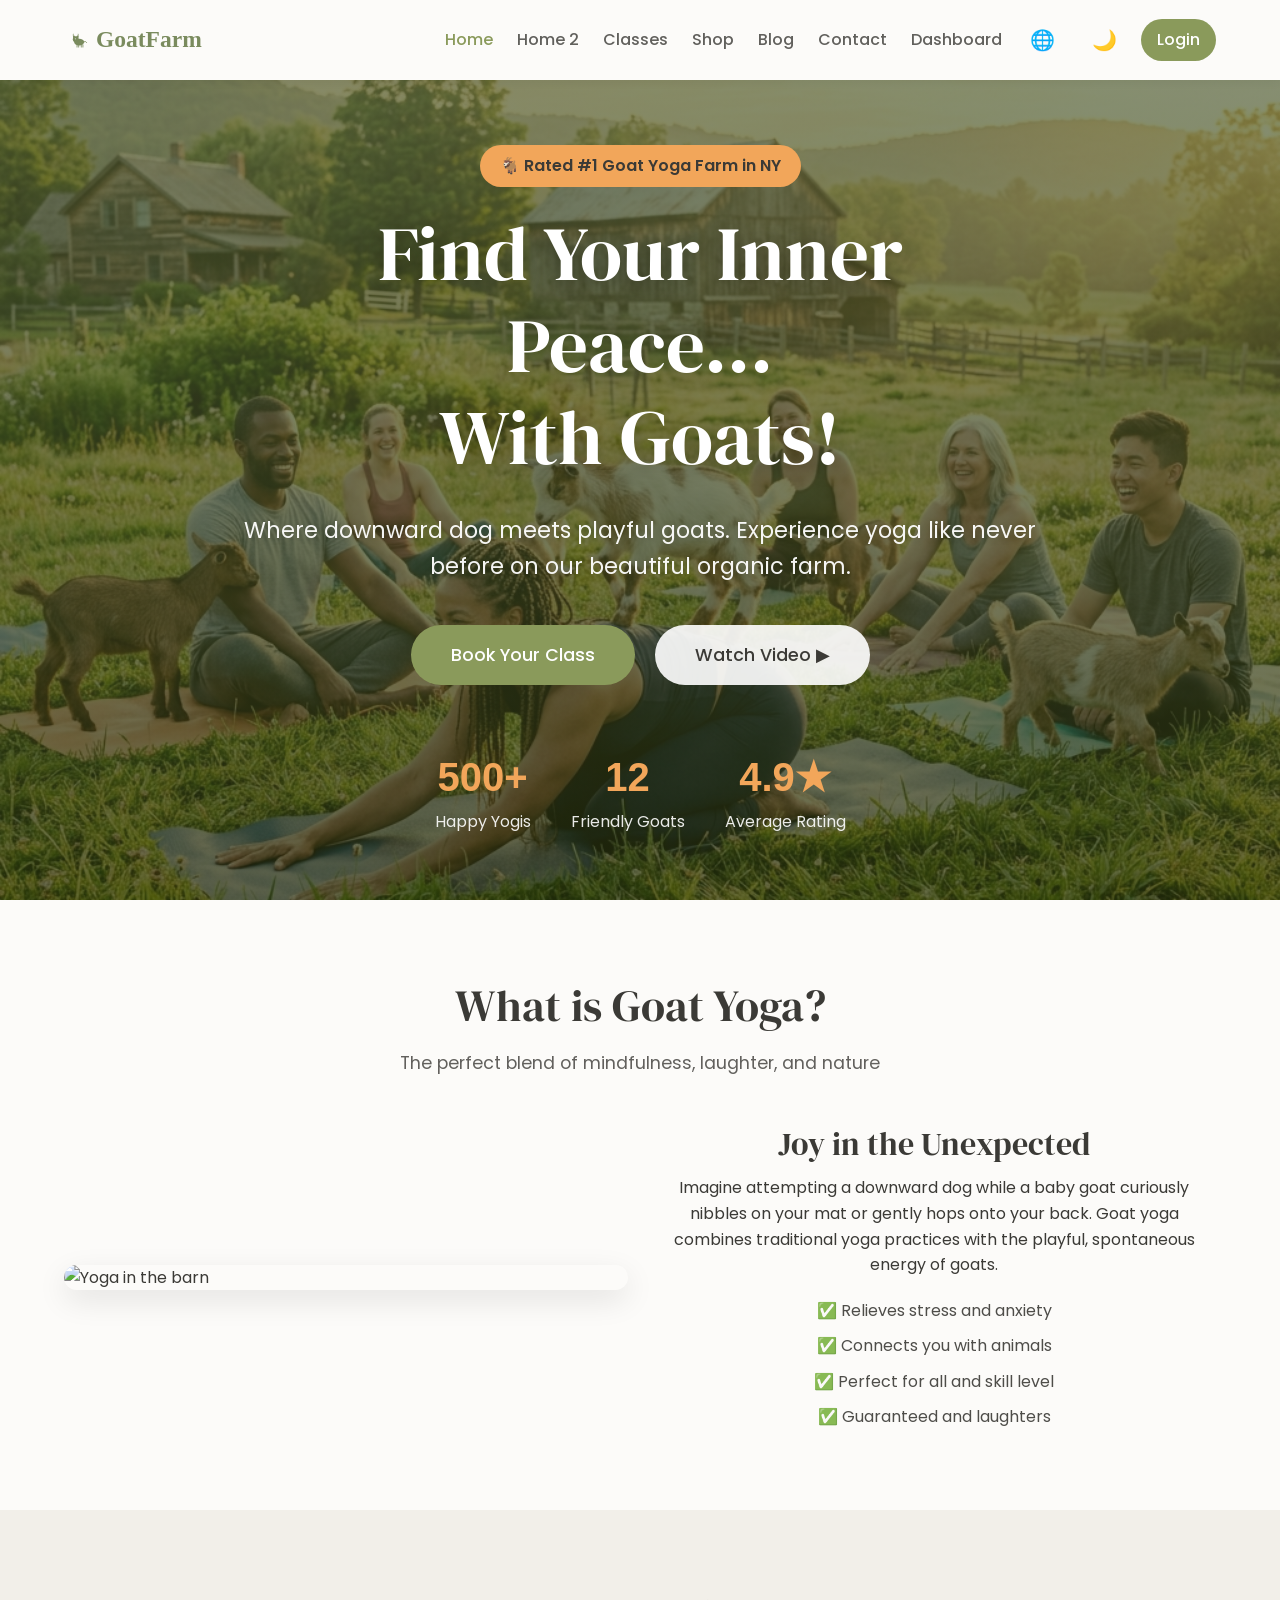
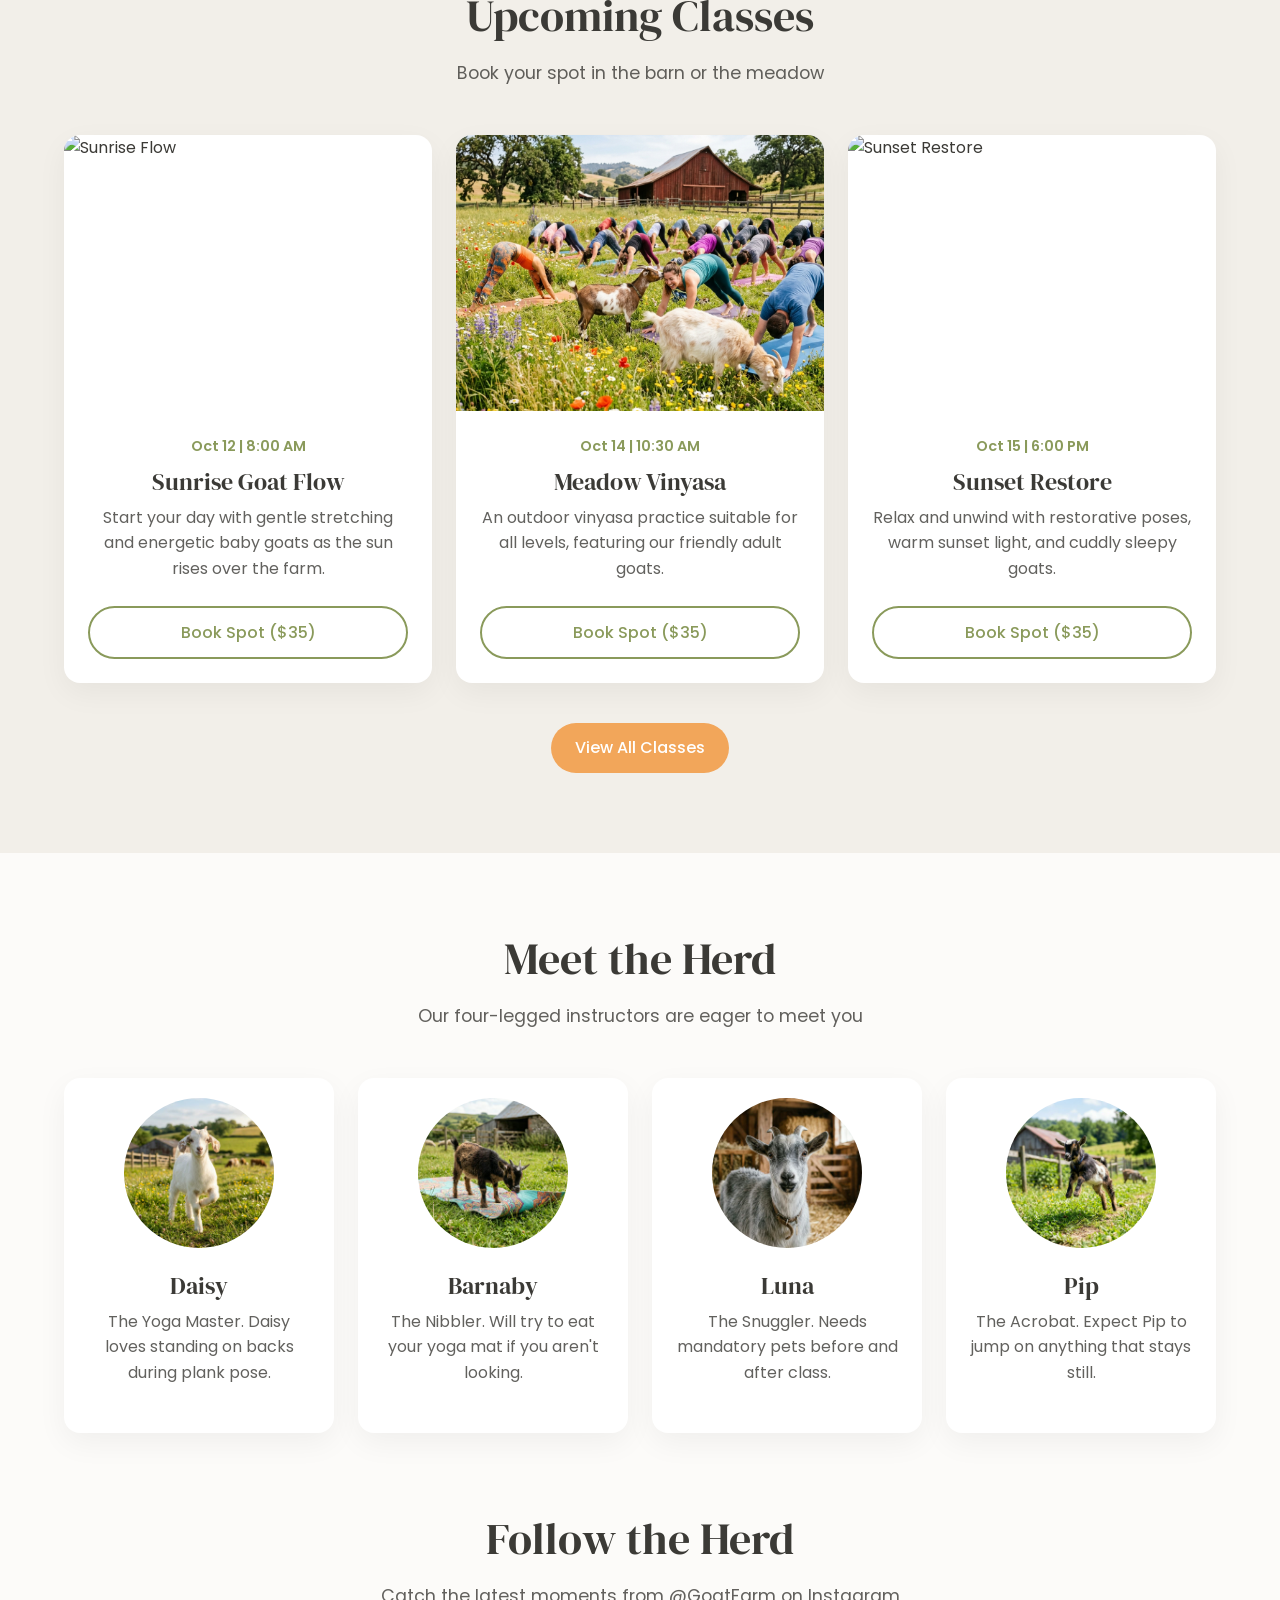
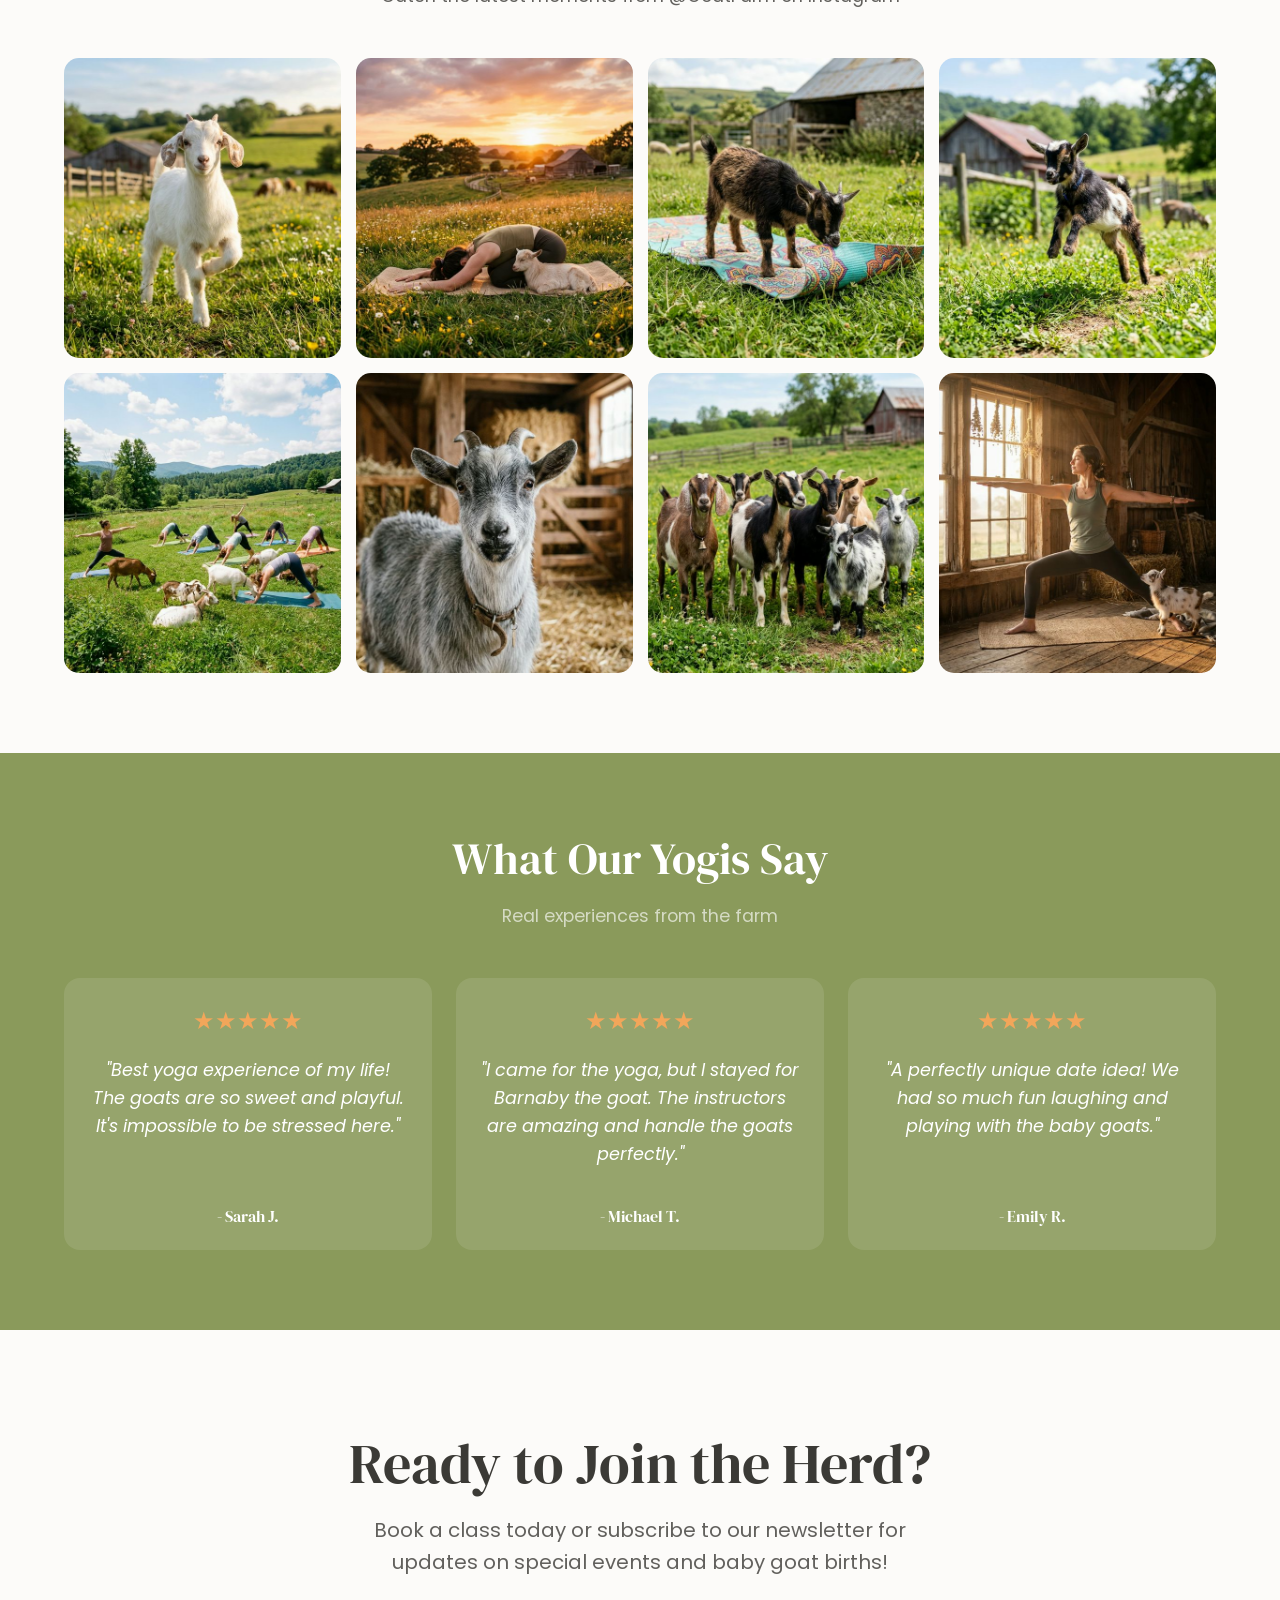
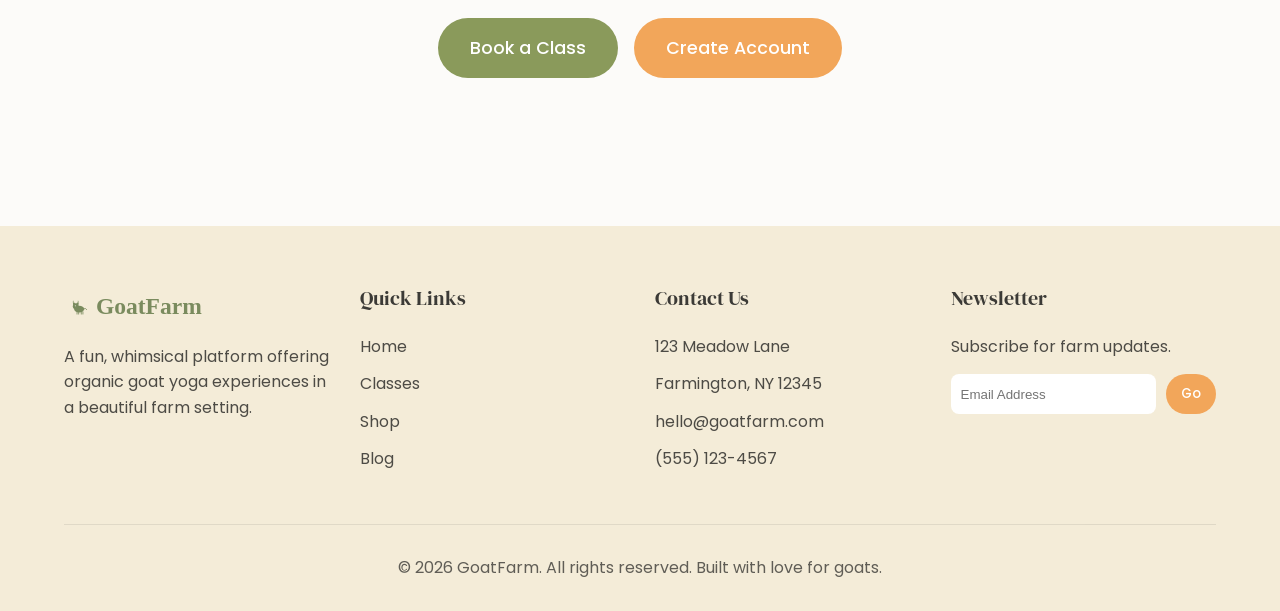
==== commit 639f1e87: "fixes" ====
--- a/index.html
+++ b/index.html
@@ -140,18 +140,41 @@
     </header>
 
     <!-- Hero Section -->
-    <section class="hero text-center" style="text-align: center;">
-        <div class="container">
-            <div class="hero-content animate-up delay-1">
-                <h1 class="hero-title">Find Your Inner Peace...<br>With Goats!</h1>
-                <p class="hero-subtitle">Disconnect from the chaos and reconnect with nature in the most playful way
-                    possible. Farm fresh air, yoga poses, and adorable baby goats jumping on your back!</p>
-                <div class="hero-actions">
-                    <a href="classes.html" class="btn btn-primary">Book a Class</a>
-                </div>
-
-                <div class="hero-img-container animate-up delay-2">
-                    <img src="assets/images/hero-hp1.png" alt="People doing goat yoga outdoors" class="hero-img">
+    <section class="hero"
+        style="min-height: 100vh; display: flex; align-items: center; justify-content: center; background: linear-gradient(rgba(88, 99, 57, 0.7), rgba(39, 48, 13, 0.7)), url('assets/images/hero-hp1.png'); background-size: cover; background-position: center; background-attachment: fixed; text-align: center; color: white;">
+        <div class="container">
+            <div class="hero-content animate-up" style="max-width: 800px; margin: 0 auto;">
+                <span
+                    style="background: var(--accent); color: var(--text-dark); padding: 8px 20px; border-radius: 30px; font-weight: 600; display: inline-block; margin-bottom: 20px;">🐐
+                    Rated #1 Goat Yoga Farm in NY</span>
+                <h1 class="hero-title"
+                    style="font-size: clamp(3rem, 6vw, 5rem); color: white; text-shadow: 0 4px 20px rgba(0,0,0,0.3); margin-bottom: 30px;">
+                    Find Your Inner Peace...<br>With Goats!</h1>
+                <p class="hero-subtitle"
+                    style="font-size: 1.4rem; color: white; opacity: 0.95; margin-bottom: 40px; text-shadow: 0 2px 10px rgba(0,0,0,0.2);">
+                    Where downward dog meets playful goats. Experience yoga like never before on our beautiful organic
+                    farm.</p>
+                <div class="hero-actions" style="display: flex; gap: 20px; justify-content: center; flex-wrap: wrap;">
+                    <a href="classes.html" class="btn btn-primary" style="padding: 16px 40px; font-size: 1.1rem;">Book
+                        Your Class</a>
+                    <a href="#video" class="btn btn-outline"
+                        style="padding: 16px 40px; font-size: 1.1rem; background: rgba(255,255,255,0.9); color: var(--text-dark); border: none;">Watch
+                        Video ▶</a>
+                </div>
+                <div
+                    style="margin-top: 60px; display: flex; gap: 40px; justify-content: center; align-items: center; flex-wrap: wrap;">
+                    <div style="text-align: center;">
+                        <div style="font-size: 2.5rem; font-weight: bold; color: var(--accent);">500+</div>
+                        <div style="opacity: 0.9;">Happy Yogis</div>
+                    </div>
+                    <div style="text-align: center;">
+                        <div style="font-size: 2.5rem; font-weight: bold; color: var(--accent);">12</div>
+                        <div style="opacity: 0.9;">Friendly Goats</div>
+                    </div>
+                    <div style="text-align: center;">
+                        <div style="font-size: 2.5rem; font-weight: bold; color: var(--accent);">4.9★</div>
+                        <div style="opacity: 0.9;">Average Rating</div>
+                    </div>
                 </div>
             </div>
         </div>
@@ -167,19 +190,20 @@
 
             <div class="grid grid-2" style="align-items: center;">
                 <div>
-                    <img src="assets/images/barn.png" alt="Yoga in the barn"
+                    <img src="assets/images/joy-unexpected-meadow.png" alt="Yoga in the barn"
                         style="border-radius: var(--border-radius); box-shadow: 0 10px 30px rgba(0,0,0,0.1);">
                 </div>
-                <div>
-                    <h3>Joy in the Unexpected</h3>
-                    <p style="margin-bottom: 20px;">Imagine attempting a downward dog while a baby goat curiously
+                <div style="text-align: center;">
+                    <h3 style="text-align: center;">Joy in the Unexpected</h3>
+                    <p style="margin-bottom: 20px; text-align: center;">Imagine attempting a downward dog while a baby
+                        goat curiously
                         nibbles on your mat or gently hops onto your back. Goat yoga combines traditional yoga practices
                         with the playful, spontaneous energy of goats.</p>
-                    <ul style="opacity: 0.9;">
+                    <ul style="opacity: 0.9; list-style: none; padding: 0; text-align: center;">
                         <li style="margin-bottom: 10px;">✅ Relieves stress and anxiety</li>
-                        <li style="margin-bottom: 10px;">✅ Connects you with animals and nature</li>
-                        <li style="margin-bottom: 10px;">✅ Perfect for all skill levels (even beginners)</li>
-                        <li>✅ Guaranteed smiles and laughter</li>
+                        <li style="margin-bottom: 10px;">✅ Connects you with animals </li>
+                        <li style="margin-bottom: 10px;">✅ Perfect for all and skill level</li>
+                        <li>✅ Guaranteed and laughters</li>
                     </ul>
                 </div>
             </div>
@@ -198,7 +222,7 @@
                 <!-- Class Card 1 -->
                 <div class="card">
                     <div class="card-img-wrapper">
-                        <img src="assets/images/barn.png" alt="Sunrise Flow" class="card-img">
+                        <img src="assets/images/sunrise-goat-flow-new.png" alt="Sunrise Flow" class="card-img">
                     </div>
                     <div class="card-body">
                         <span
@@ -230,7 +254,7 @@
                 <!-- Class Card 3 -->
                 <div class="card">
                     <div class="card-img-wrapper">
-                        <img src="assets/images/sunset-yoga.png" alt="Sunset Restore" class="card-img">
+                        <img src="assets/images/sunset-restore-new.png" alt="Sunset Restore" class="card-img">
                     </div>
                     <div class="card-body">
                         <span
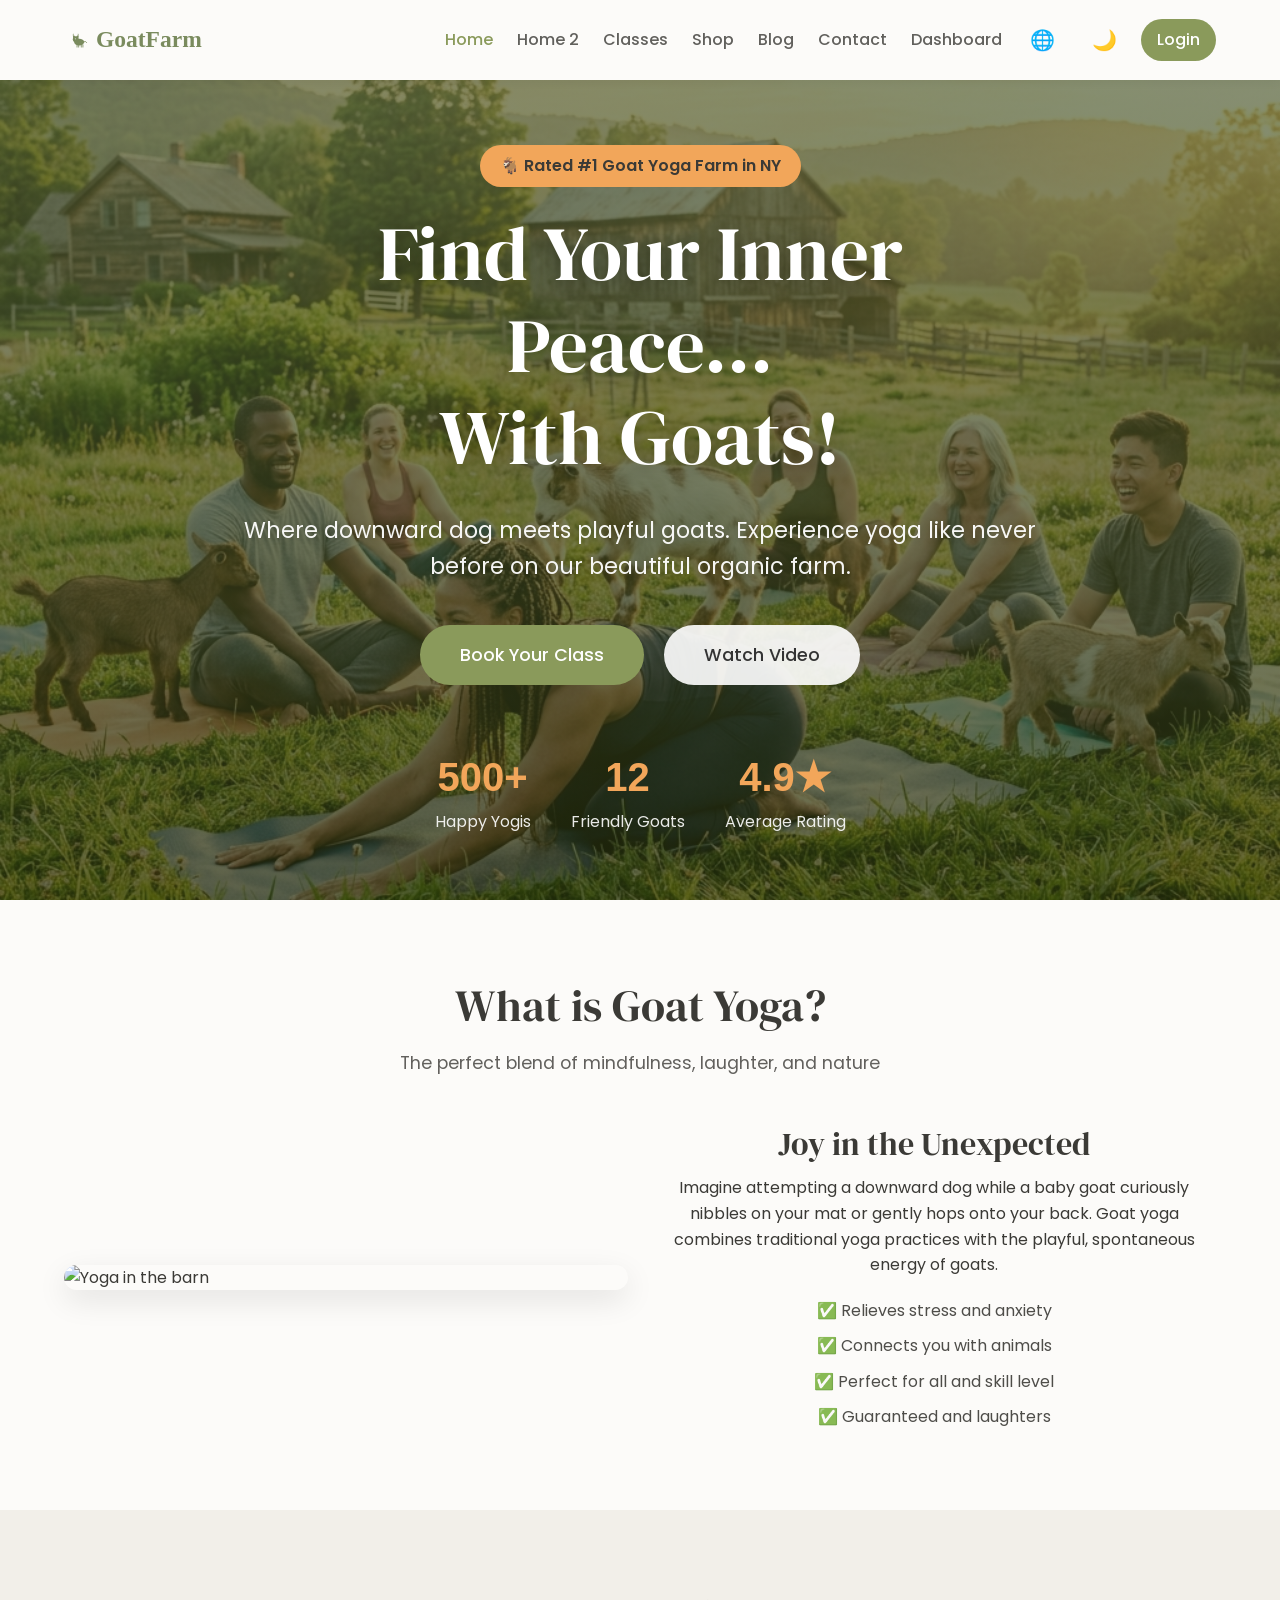
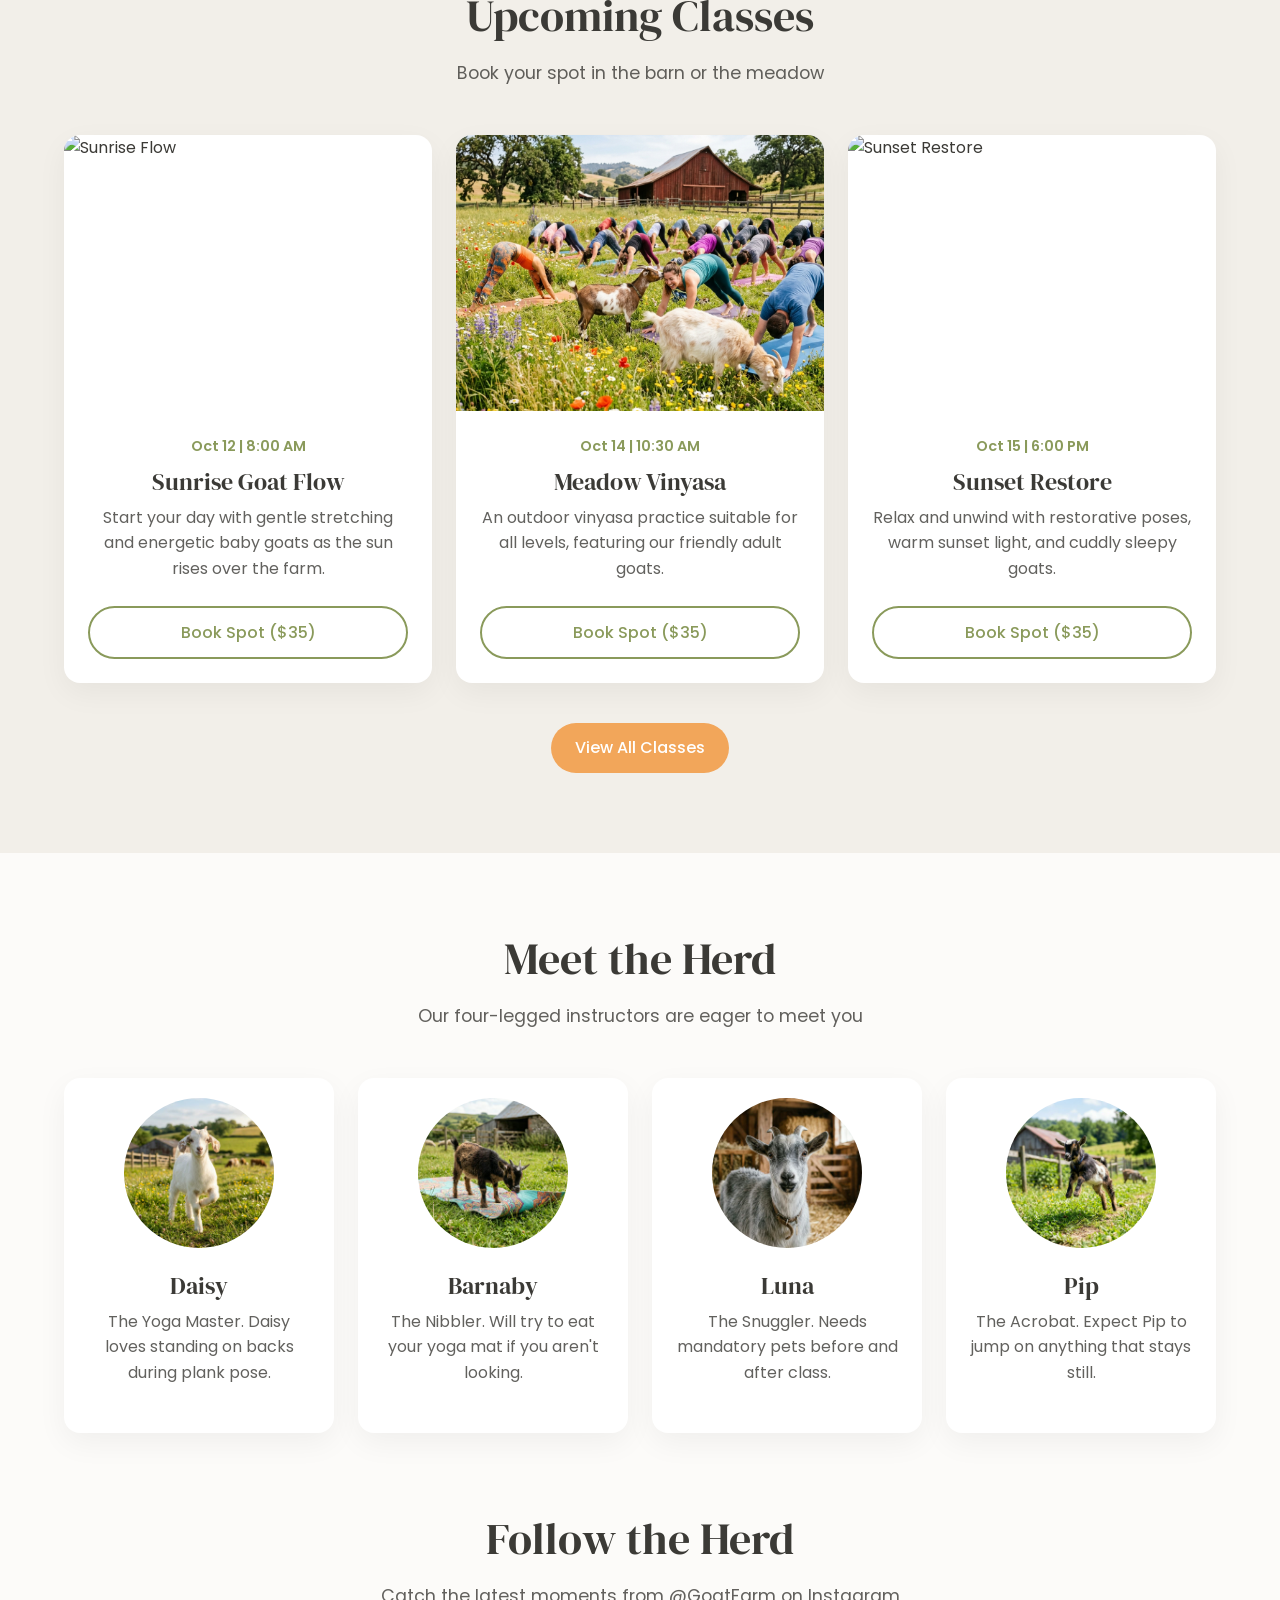
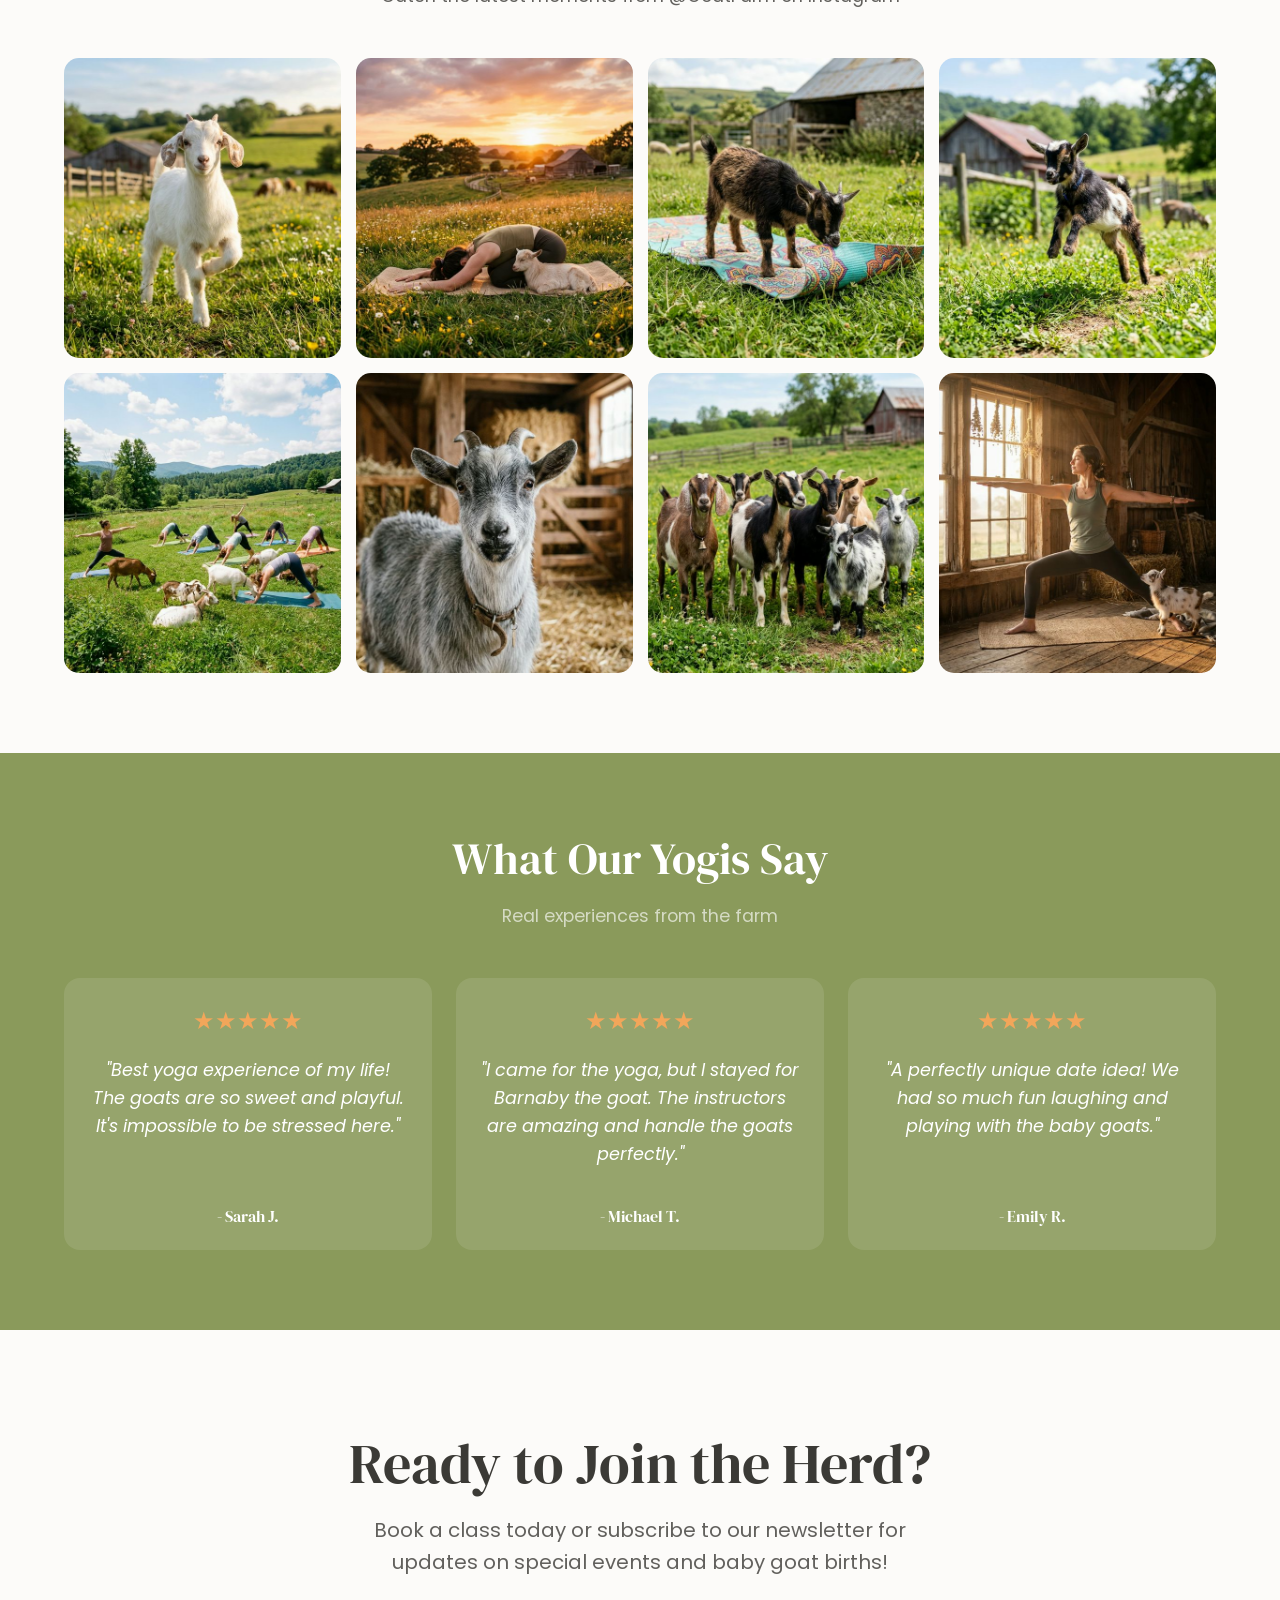
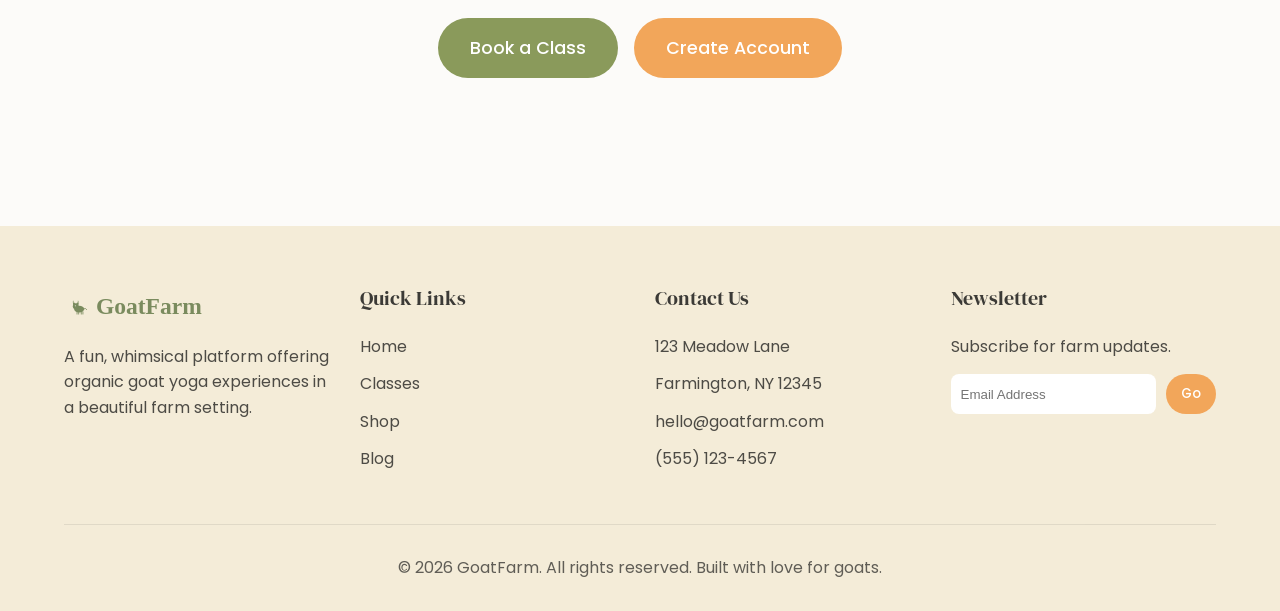
==== commit a4b9c841: "hero change" ====
--- a/index.html
+++ b/index.html
@@ -158,8 +158,8 @@
                     <a href="classes.html" class="btn btn-primary" style="padding: 16px 40px; font-size: 1.1rem;">Book
                         Your Class</a>
                     <a href="#video" class="btn btn-outline"
-                        style="padding: 16px 40px; font-size: 1.1rem; background: rgba(255,255,255,0.9); color: var(--text-dark); border: none;">Watch
-                        Video ▶</a>
+                        style="padding: 16px 40px; font-size: 1.1rem; background: rgba(255,255,255,0.9); color: #333; border: none;">Watch
+                        Video</a>
                 </div>
                 <div
                     style="margin-top: 60px; display: flex; gap: 40px; justify-content: center; align-items: center; flex-wrap: wrap;">
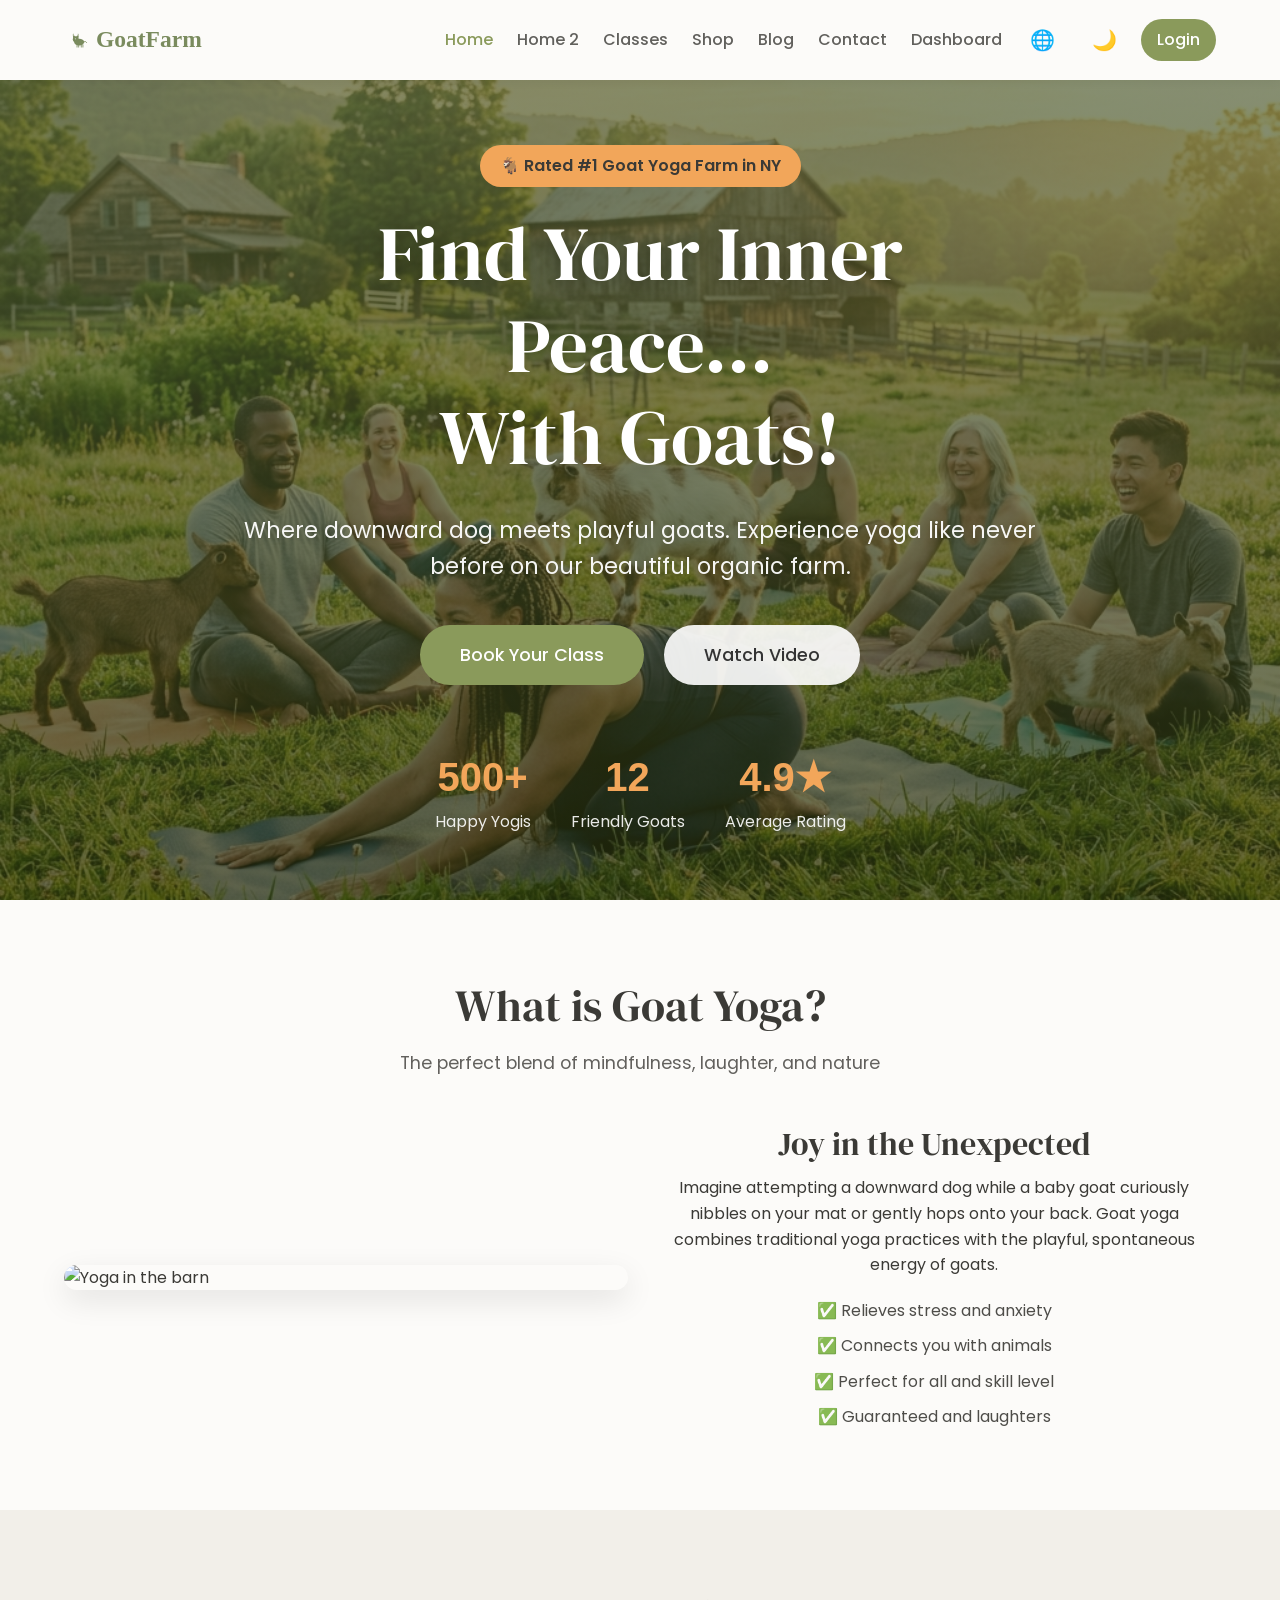
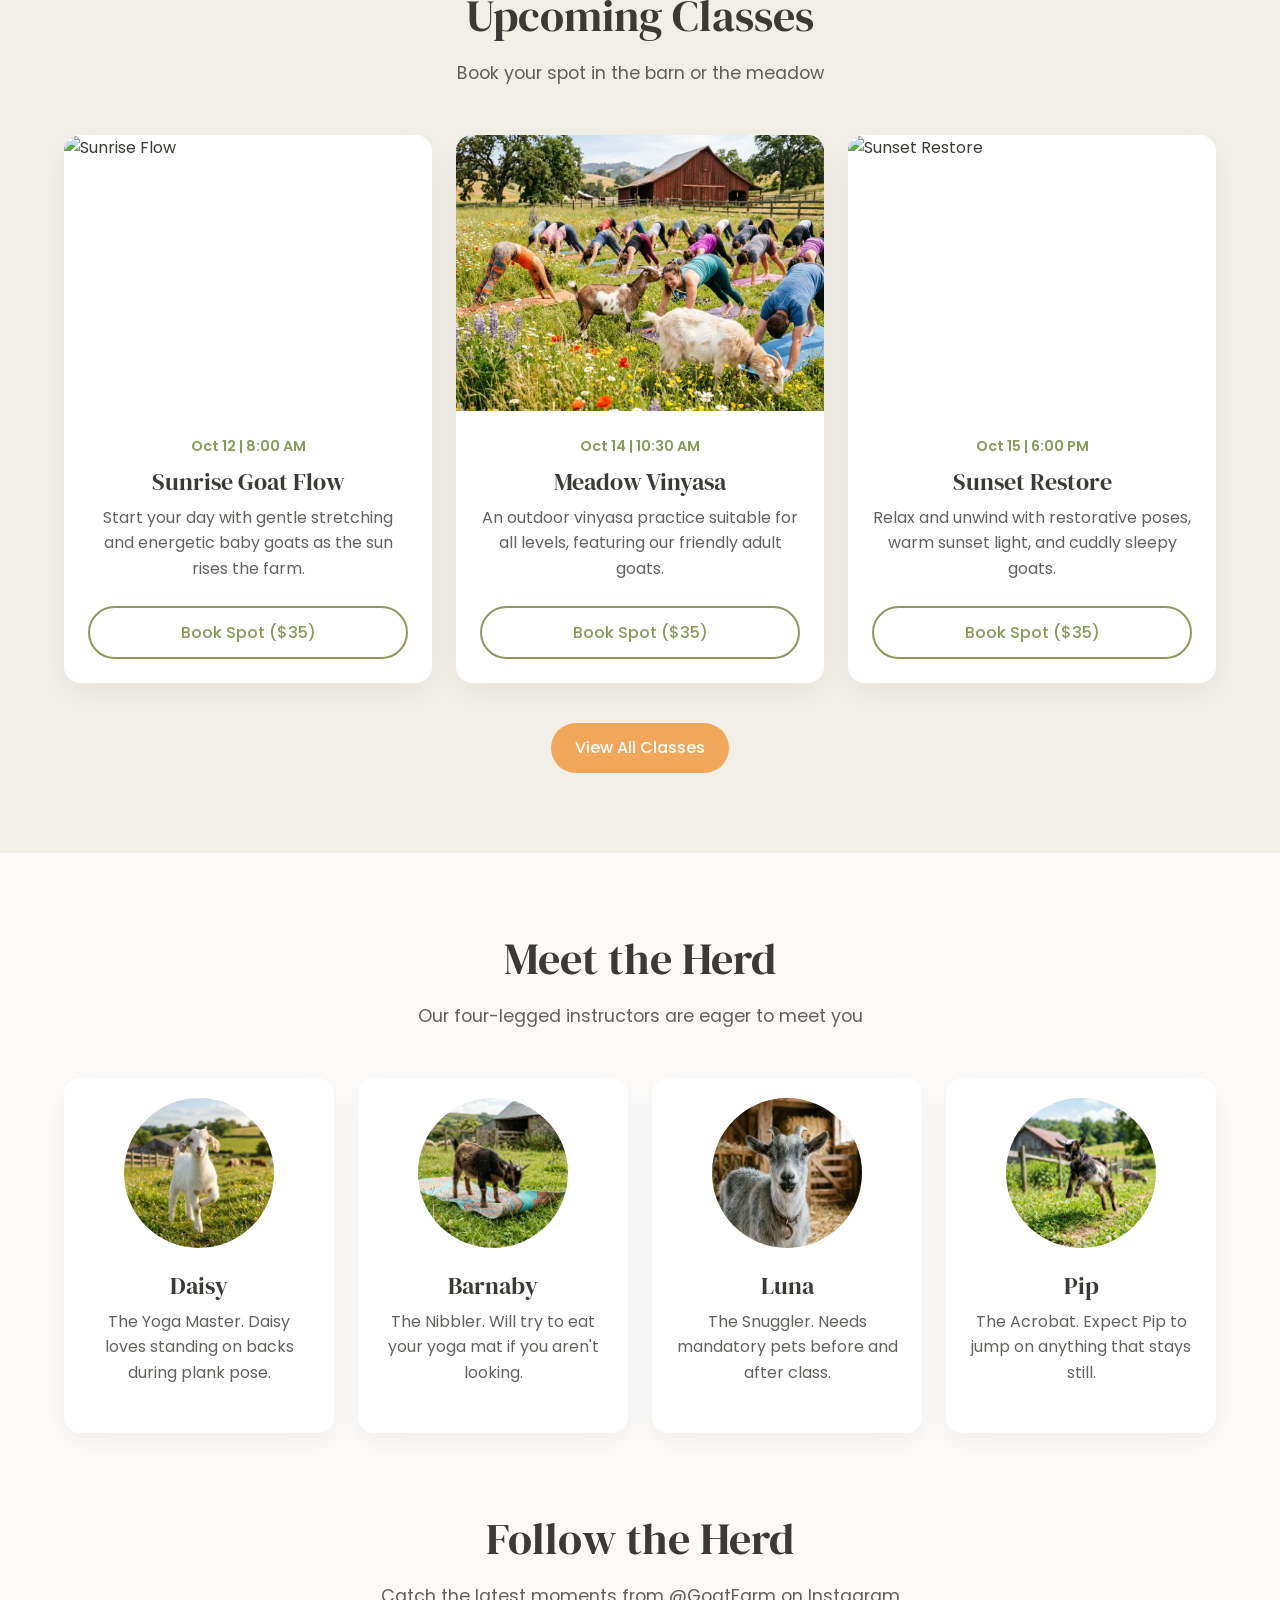
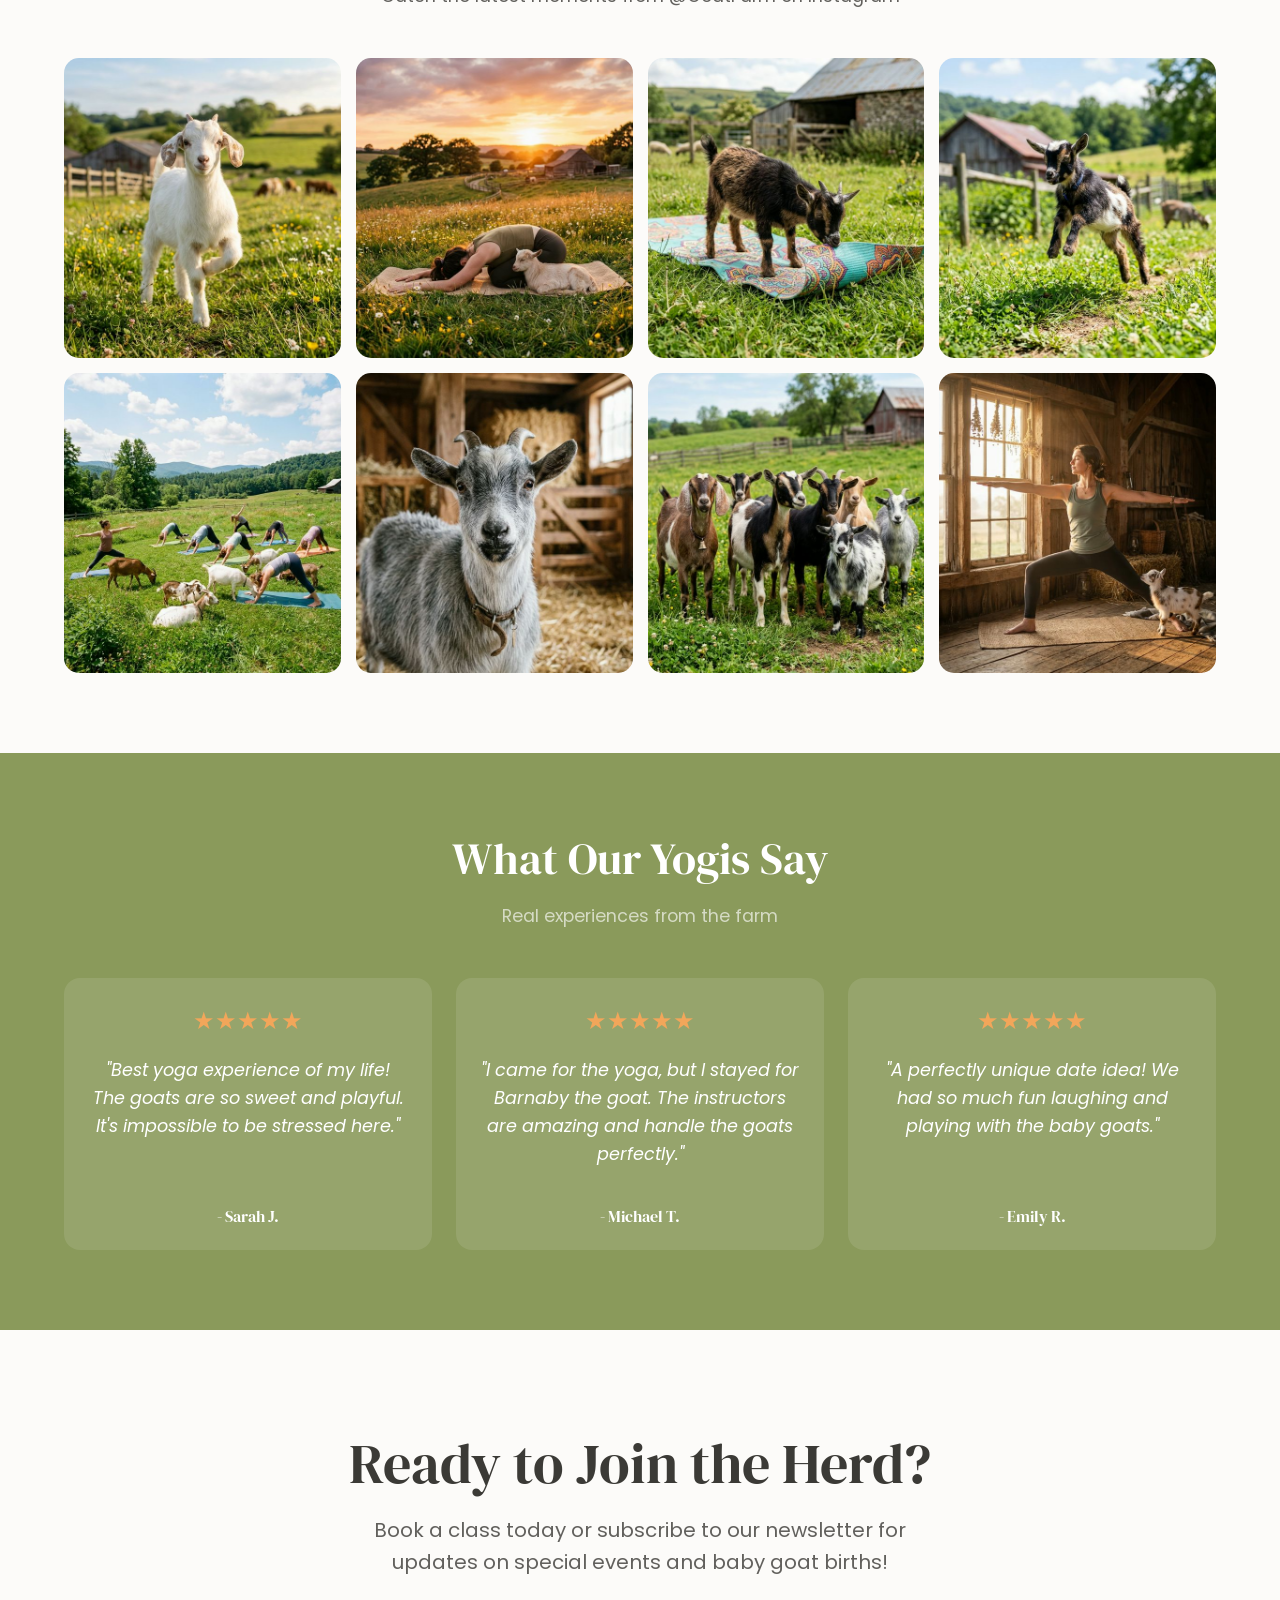
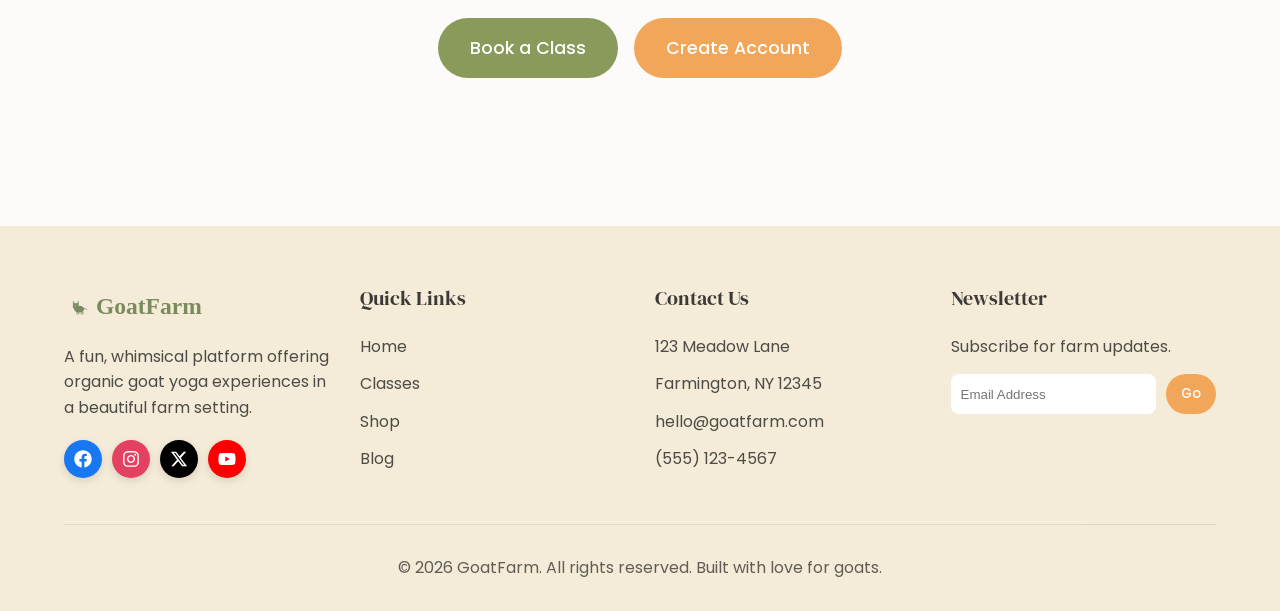
==== commit b28af8f2: "after changes" ====
--- a/index.html
+++ b/index.html
@@ -230,7 +230,7 @@
                             12 | 8:00 AM</span>
                         <h3 class="card-title">Sunrise Goat Flow</h3>
                         <p class="card-text">Start your day with gentle stretching and energetic baby goats as the sun
-                            rises over the farm.</p>
+                            rises the farm.</p>
                         <a href="classes.html" class="btn btn-outline" style="width: 100%;">Book Spot ($35)</a>
                     </div>
                 </div>
@@ -445,6 +445,38 @@
                 <div class="footer-col" style="text-align: left;">
                     <div style="margin-bottom: 1rem;"><img src="assets/images/logo.svg" alt="GoatFarm"></div>
                     <p>A fun, whimsical platform offering organic goat yoga experiences in a beautiful farm setting.</p>
+
+                    <!-- ✅ Social Links added here -->
+                    <div style="display: flex; gap: 10px; margin-top: 1.25rem;">
+                        <a href="#" class="footer-social-link facebook" title="Facebook" aria-label="Facebook">
+                            <svg xmlns="http://www.w3.org/2000/svg" viewBox="0 0 512 512" width="18" height="18"
+                                fill="currentColor">
+                                <path
+                                    d="M504 256C504 119 393 8 256 8S8 119 8 256c0 123.78 90.69 226.38 209.25 245V327.69h-63V256h63v-54.64c0-62.15 37-96.48 93.67-96.48 27.14 0 55.52 4.84 55.52 4.84v61h-31.28c-30.8 0-40.41 19.12-40.41 38.73V256h68.78l-11 71.69h-57.78V501C413.31 482.38 504 379.78 504 256z" />
+                            </svg>
+                        </a>
+                        <a href="#" class="footer-social-link instagram" title="Instagram" aria-label="Instagram">
+                            <svg xmlns="http://www.w3.org/2000/svg" viewBox="0 0 448 512" width="18" height="18"
+                                fill="currentColor">
+                                <path
+                                    d="M224.1 141c-63.6 0-114.9 51.3-114.9 114.9s51.3 114.9 114.9 114.9S339 319.5 339 255.9 287.7 141 224.1 141zm0 189.6c-41.1 0-74.7-33.5-74.7-74.7s33.5-74.7 74.7-74.7 74.7 33.5 74.7 74.7-33.6 74.7-74.7 74.7zm146.4-194.3c0 14.9-12 26.8-26.8 26.8-14.9 0-26.8-12-26.8-26.8s12-26.8 26.8-26.8 26.8 12 26.8 26.8zm76.1 27.2c-1.7-35.9-9.9-67.7-36.2-93.9-26.2-26.2-58-34.4-93.9-36.2-37-2.1-147.9-2.1-184.9 0-35.8 1.7-67.6 9.9-93.9 36.1s-34.4 58-36.2 93.9c-2.1 37-2.1 147.9 0 184.9 1.7 35.9 9.9 67.7 36.2 93.9s58 34.4 93.9 36.2c37 2.1 147.9 2.1 184.9 0 35.9-1.7 67.7-9.9 93.9-36.2 26.2-26.2 34.4-58 36.2-93.9 2.1-37 2.1-147.8 0-184.8zM398.8 388c-7.8 19.6-22.9 34.7-42.6 42.6-29.5 11.7-99.5 9-132.1 9s-102.7 2.6-132.1-9c-19.6-7.8-34.7-22.9-42.6-42.6-11.7-29.5-9-99.5-9-132.1s-2.6-102.7 9-132.1c7.8-19.6 22.9-34.7 42.6-42.6 29.5-11.7 99.5-9 132.1-9s102.7-2.6 132.1 9c19.6 7.8 34.7 22.9 42.6 42.6 11.7 29.5 9 99.5 9 132.1s2.7 102.7-9 132.1z" />
+                            </svg>
+                        </a>
+                        <a href="#" class="footer-social-link twitter" title="X (Twitter)" aria-label="X (Twitter)">
+                            <svg xmlns="http://www.w3.org/2000/svg" viewBox="0 0 512 512" width="18" height="18"
+                                fill="currentColor">
+                                <path
+                                    d="M389.2 48h70.6L305.6 224.2 487 464H345L233.7 318.6 106.5 464H35.8L200.7 275.5 26.8 48H172.4L272.9 180.9 389.2 48zM364.4 421.8h39.1L151.1 88h-42L364.4 421.8z" />
+                            </svg>
+                        </a>
+                        <a href="#" class="footer-social-link youtube" title="YouTube" aria-label="YouTube">
+                            <svg xmlns="http://www.w3.org/2000/svg" viewBox="0 0 576 512" width="18" height="18"
+                                fill="currentColor">
+                                <path
+                                    d="M549.655 124.083c-6.281-23.65-24.787-42.276-48.284-48.597C458.781 64 288 64 288 64S117.22 64 74.629 75.486c-23.497 6.322-42.003 24.947-48.284 48.597-11.412 42.867-11.412 132.305-11.412 132.305s0 89.438 11.412 132.305c6.281 23.65 24.787 41.5 48.284 47.821C117.22 448 288 448 288 448s170.78 0 213.371-11.486c23.497-6.321 42.003-24.171 48.284-47.821 11.412-42.867 11.412-132.305 11.412-132.305s0-89.438-11.412-132.305zm-317.51 213.508V175.185l142.739 81.205-142.739 81.201z" />
+                            </svg>
+                        </a>
+                    </div>
                 </div>
 
                 <div class="footer-col" style="text-align: left;">
--- a/assets/css/style.css
+++ b/assets/css/style.css
@@ -1,1008 +1,1046 @@
-/* 1. CSS Variables */
-:root {
-  --primary: #8a9a5b;
-  /* Sage green */
-  --secondary: #f4ecd8;
-  /* Cream/natural beige */
-  --accent: #f2a65a;
-  /* Soft coral/golden yellow */
-  --text-dark: #3b3a36;
-  /* Warm charcoal */
-  --text-light: #fofofo;
-  /* Off-white */
-  --bg-color: #fcfbf9;
-  --bg-secondary: #f2efe9;
-  --card-bg: #ffffff;
-
-  --border-radius: 16px;
-  --transition: all 0.3s ease;
-
-  --font-display: 'DM Serif Display', serif;
-  --font-body: 'Poppins', sans-serif;
-
-  --nav-height: 80px;
-}
-
-[data-theme="dark"] {
-  --primary: #6b7a42;
-  --secondary: #2c2b29;
-  --accent: #d88e40;
-  --text-dark: #f0f0f0;
-  --text-light: #3b3a36;
-  --bg-color: #1a1918;
-  --bg-secondary: #252422;
-  --card-bg: #2a2927;
-}
-
-/* 2. Reset & Base */
-*,
-*::before,
-*::after {
-  box-sizing: border-box;
-}
-
-* {
-  margin: 0;
-  padding: 0;
-}
-
-html {
-  scroll-behavior: smooth;
-}
-
-body {
-  font-family: var(--font-body);
-  color: var(--text-dark);
-  background-color: var(--bg-color);
-  line-height: 1.6;
-  overflow-x: hidden;
-}
-
-a {
-  text-decoration: none;
-  color: inherit;
-}
-
-ul {
-  list-style: none;
-}
-
-img {
-  max-width: 100%;
-  display: block;
-}
-
-/* 3. Typography */
-h1,
-h2,
-h3,
-h4,
-.brand-logo {
-  font-family: var(--font-display);
-  font-weight: 400;
-  line-height: 1.2;
-}
-
-h1 {
-  font-size: clamp(2.5rem, 5vw, 3.5rem);
-  margin-bottom: 1rem;
-}
-
-h2 {
-  font-size: clamp(2rem, 4vw, 2.75rem);
-  margin-bottom: 1rem;
-}
-
-h3 {
-  font-size: clamp(1.5rem, 3vw, 2rem);
-  margin-bottom: 0.75rem;
-}
-
-/* 4. Layout Components */
-.container {
-  width: 100%;
-  max-width: 1200px;
-  margin: 0 auto;
-  padding: 0 24px;
-}
-
-.section {
-  padding: 80px 0;
-}
-
-.section-header {
-  text-align: center;
-  max-width: 800px;
-  margin: 0 auto 3rem;
-}
-
-.section-header p {
-  color: var(--text-dark);
-  opacity: 0.8;
-  font-size: 1.1rem;
-}
-
-/* Grids */
-.grid {
-  display: grid;
-  gap: 24px;
-}
-
-.grid-2 {
-  grid-template-columns: repeat(var(--col-count, 2), 1fr);
-}
-
-.grid-3 {
-  grid-template-columns: repeat(var(--col-count, 3), 1fr);
-}
-
-.grid-4 {
-  grid-template-columns: repeat(var(--col-count, 4), 1fr);
-}
-
-/* 5. Buttons & Components */
-.btn {
-  display: inline-flex;
-  align-items: center;
-  justify-content: center;
-  padding: 12px 24px;
-  border-radius: 50px;
-  font-weight: 500;
-  font-family: var(--font-body);
-  cursor: pointer;
-  border: none;
-  transition: var(--transition);
-  text-align: center;
-}
-
-.btn-primary {
-  background-color: var(--primary);
-  color: #fff;
-}
-
-.btn-primary:hover {
-  opacity: 0.9;
-  transform: translateY(-2px);
-}
-
-.btn-secondary {
-  background-color: var(--accent);
-  color: #fff;
-}
-
-.btn-secondary:hover {
-  opacity: 0.9;
-  transform: translateY(-2px);
-}
-
-.btn-outline {
-  background-color: transparent;
-  border: 2px solid var(--primary);
-  color: var(--primary);
-}
-
-.btn-outline:hover {
-  background-color: var(--primary);
-  color: #fff;
-}
-
-/* Custom Checkbox */
-.checkbox-group {
-  display: flex;
-  align-items: center;
-  gap: 10px;
-}
-
-.checkbox-group input {
-  cursor: pointer;
-}
-
-/* Cards */
-.card {
-  background: var(--card-bg);
-  border-radius: var(--border-radius);
-  overflow: hidden;
-  box-shadow: 0 10px 30px rgba(0, 0, 0, 0.05);
-  display: flex;
-  flex-direction: column;
-  transition: var(--transition);
-  height: 100%;
-}
-
-.card:hover {
-  transform: translateY(-5px);
-  box-shadow: 0 15px 40px rgba(0, 0, 0, 0.08);
-}
-
-.card-img-wrapper {
-  aspect-ratio: 4/3;
-  overflow: hidden;
-}
-
-.card-img {
-  width: 100%;
-  height: 100%;
-  object-fit: cover;
-  transition: var(--transition);
-}
-
-.card:hover .card-img {
-  transform: scale(1.05);
-}
-
-.card-body {
-  padding: 24px;
-  display: flex;
-  flex-direction: column;
-  flex-grow: 1;
-  align-items: center;
-  text-align: center;
-}
-
-.card-title {
-  font-size: 1.5rem;
-  margin-bottom: 0.5rem;
-}
-
-.card-text {
-  opacity: 0.8;
-  margin-bottom: 1.5rem;
-  flex-grow: 1;
-}
-
-/* Forms */
-.form-group {
-  margin-bottom: 1.5rem;
-  width: 100%;
-  text-align: left;
-}
-
-.form-label {
-  display: block;
-  margin-bottom: 0.5rem;
-  font-weight: 500;
-}
-
-.form-input {
-  width: 100%;
-  padding: 12px 16px;
-  border: 1px solid rgba(0, 0, 0, 0.1);
-  border-radius: 8px;
-  background: var(--bg-color);
-  color: var(--text-dark);
-  font-family: var(--font-body);
-  transition: var(--transition);
-}
-
-[data-theme="dark"] .form-input {
-  border-color: rgba(255, 255, 255, 0.1);
-}
-
-.form-input:focus {
-  outline: none;
-  border-color: var(--primary);
-  box-shadow: 0 0 0 3px rgba(138, 154, 91, 0.2);
-}
-
-/* 6. Navigation */
-.navbar {
-  position: fixed;
-  top: 0;
-  left: 0;
-  width: 100%;
-  height: var(--nav-height);
-  background-color: var(--bg-color);
-  box-shadow: 0 2px 10px rgba(0, 0, 0, 0.05);
-  z-index: 1000;
-  transition: var(--transition);
-  display: flex;
-  align-items: center;
-}
-
-.nav-container {
-  display: flex;
-  justify-content: space-between;
-  align-items: center;
-  width: 100%;
-}
-
-.brand-logo {
-  font-size: 1.75rem;
-  font-weight: 700;
-  color: var(--primary);
-  display: flex;
-  align-items: center;
-}
-
-/* Logo Image Standardization - SAME SIZE EVERYWHERE */
-.logo img,
-.footer-col img,
-.footer-logo img,
-a.logo img,
-header .logo img,
-footer .logo img,
-header img[alt="GoatFarm"],
-footer img[alt="GoatFarm"],
-.mobile-menu-logo img,
-.auth-logo img {
-  height: 42px !important;
-  width: auto !important;
-  display: block !important;
-  max-width: none !important;
-}
-
-/* Tablet - keep same as desktop */
-@media (max-width: 1024px) and (min-width: 769px) {
-  .logo img,
-  .footer-col img,
-  .footer-logo img,
-  a.logo img,
-  header .logo img,
-  footer .logo img,
-  header img[alt="GoatFarm"],
-  footer img[alt="GoatFarm"],
-  .mobile-menu-logo img,
-  .auth-logo img {
-    height: 42px !important;
-  }
-}
-
-/* Mobile - smaller */
-@media (max-width: 768px) {
-  .logo img,
-  .footer-col img,
-  .footer-logo img,
-  a.logo img,
-  header .logo img,
-  footer .logo img,
-  header img[alt="GoatFarm"],
-  footer img[alt="GoatFarm"],
-  .mobile-menu-logo img,
-  .auth-logo img {
-    height: 38px !important;
-  }
-}
-
-@media (max-width: 480px) {
-  .logo img,
-  .footer-col img,
-  .footer-logo img,
-  a.logo img,
-  header .logo img,
-  footer .logo img,
-  header img[alt="GoatFarm"],
-  footer img[alt="GoatFarm"],
-  .mobile-menu-logo img,
-  .auth-logo img {
-    height: 35px !important;
-  }
-}
-
-.nav-menu {
-  display: flex;
-  align-items: center;
-  gap: 1.5rem;
-}
-
-.nav-item a {
-  font-weight: 500;
-  opacity: 0.8;
-  transition: var(--transition);
-}
-
-.nav-item a:hover,
-.nav-item a.active {
-  opacity: 1;
-  color: var(--primary);
-}
-
-.nav-actions {
-  display: flex;
-  align-items: center;
-  gap: 1rem;
-}
-
-.theme-toggle {
-  background: none;
-  border: none;
-  font-size: 1.25rem;
-  cursor: pointer;
-  color: var(--text-dark);
-  padding: 8px;
-  border-radius: 50%;
-  transition: var(--transition);
-}
-
-.theme-toggle:hover {
-  background: rgba(0, 0, 0, 0.05);
-}
-
-.hamburger {
-  display: none;
-  flex-direction: column;
-  gap: 5px;
-  cursor: pointer;
-  background: none;
-  border: none;
-  padding: 5px;
-}
-
-.hamburger span {
-  display: block;
-  width: 25px;
-  height: 3px;
-  background-color: var(--text-dark);
-  transition: var(--transition);
-}
-
-/* Mobile Menu */
-@media (max-width: 1023px) {
-  .hamburger {
-    display: flex;
-  }
-
-  .nav-menu-wrapper {
-    position: fixed;
-    top: var(--nav-height);
-    right: -100%;
-    width: 300px;
-    height: calc(100vh - var(--nav-height));
-    background-color: var(--bg-color);
-    box-shadow: -5px 0 15px rgba(0, 0, 0, 0.05);
-    flex-direction: column;
-    transition: var(--transition);
-    padding: 2rem;
-  }
-
-  .nav-menu-wrapper.active {
-    right: 0;
-  }
-
-  .mobile-menu-logo {
-    display: none !important;
-  }
-
-  .nav-menu {
-    flex-direction: column;
-    align-items: flex-start;
-    gap: 1rem;
-    width: 100%;
-  }
-
-  .nav-actions {
-    flex-direction: column;
-    align-items: flex-start;
-    gap: 1rem;
-    width: 100%;
-    margin-top: 1rem;
-    border-top: 1px solid rgba(0, 0, 0, 0.1);
-    padding-top: 1rem;
-  }
-}
-
-/* 7. Footer */
-.footer {
-  background-color: var(--secondary);
-  color: var(--text-dark);
-  padding: 60px 0 30px;
-}
-
-.footer-grid {
-  display: grid;
-  grid-template-columns: repeat(4, 1fr);
-  gap: 30px;
-  margin-bottom: 40px;
-}
-
-.footer-col h4 {
-  font-family: var(--font-display);
-  font-size: 1.25rem;
-  margin-bottom: 1.5rem;
-}
-
-.footer-col p,
-.footer-col ul {
-  opacity: 0.9;
-}
-
-.footer-links li {
-  margin-bottom: 0.75rem;
-}
-
-.footer-links a {
-  transition: var(--transition);
-}
-
-.footer-links a:hover {
-  opacity: 0.8;
-  padding-left: 5px;
-}
-
-.footer-bottom {
-  text-align: center;
-  padding-top: 30px;
-  border-top: 1px solid rgba(0, 0, 0, 0.1);
-  opacity: 0.8;
-}
-
-/* 8. Specific Sections */
-
-/* Hero Section */
-.hero {
-  padding-top: calc(var(--nav-height) + 60px);
-  padding-bottom: 60px;
-  min-height: 90vh;
-  display: flex;
-  align-items: center;
-}
-
-.hero-content {
-  text-align: center;
-  max-width: 800px;
-  margin: 0 auto;
-}
-
-.hero-title {
-  margin-bottom: 24px;
-}
-
-.hero-subtitle {
-  font-size: 1.25rem;
-  margin-bottom: 32px;
-  opacity: 0.9;
-}
-
-.hero-actions {
-  display: flex;
-  gap: 16px;
-  justify-content: center;
-  margin-bottom: 48px;
-}
-
-.hero-img-container {
-  border-radius: 24px;
-  overflow: hidden;
-  box-shadow: 0 20px 40px rgba(0, 0, 0, 0.1);
-  height: 600px;
-  width: 100%;
-}
-
-.hero-img {
-  width: 100%;
-  height: 100%;
-  object-fit: cover;
-}
-
-/* Hero 2 - Split screen */
-.hero-split {
-  padding-top: calc(var(--nav-height) + 40px);
-  min-height: 100vh;
-  display: grid;
-  grid-template-columns: 1fr 1fr;
-  align-items: center;
-  gap: 40px;
-  text-align: left;
-}
-
-.hero-split .hero-content {
-  text-align: left;
-  margin: 0;
-}
-
-.hero-split .hero-actions {
-  justify-content: flex-start;
-}
-
-/* Dashboard */
-.dashboard-layout {
-  display: grid;
-  grid-template-columns: 250px 1fr;
-  gap: 30px;
-  margin-top: calc(var(--nav-height) + 40px);
-  margin-bottom: 80px;
-}
-
-.dashboard-sidebar {
-  background: var(--card-bg);
-  padding: 24px;
-  border-radius: var(--border-radius);
-  height: max-content;
-  position: sticky;
-  top: calc(var(--nav-height) + 40px);
-}
-
-.sidebar-nav {
-  display: flex;
-  flex-direction: column;
-  gap: 10px;
-}
-
-.sidebar-link {
-  padding: 12px 16px;
-  border-radius: 8px;
-  transition: var(--transition);
-  font-weight: 500;
-}
-
-.sidebar-link:hover,
-.sidebar-link.active {
-  background: var(--primary);
-  color: #fff;
-}
-
-.dashboard-card {
-  background: var(--card-bg);
-  padding: 30px;
-  border-radius: var(--border-radius);
-  margin-bottom: 30px;
-}
-
-/* Table Style */
-.data-table {
-  width: 100%;
-  border-collapse: collapse;
-  margin-top: 20px;
-}
-
-.data-table th,
-.data-table td {
-  padding: 15px;
-  text-align: left;
-  border-bottom: 1px solid rgba(0, 0, 0, 0.1);
-}
-
-[data-theme="dark"] .data-table th,
-[data-theme="dark"] .data-table td {
-  border-color: rgba(255, 255, 255, 0.1);
-}
-
-/* Auth Layout */
-.auth-page {
-  min-height: 100vh;
-  display: flex;
-  align-items: center;
-  justify-content: center;
-  padding: 40px 20px;
-  background: var(--bg-secondary);
-}
-
-.auth-card {
-  background: var(--card-bg);
-  width: 100%;
-  max-width: 480px;
-  padding: 40px;
-  border-radius: var(--border-radius);
-  box-shadow: 0 15px 40px rgba(0, 0, 0, 0.08);
-  text-align: center;
-}
-
-.auth-logo {
-  font-size: 2rem;
-  color: var(--primary);
-  margin-bottom: 30px;
-  display: inline-block;
-  font-family: var(--font-display);
-}
-
-.auth-divider {
-  display: flex;
-  align-items: center;
-  margin: 30px 0;
-  color: var(--text-dark);
-  opacity: 0.5;
-}
-
-.auth-divider::before,
-.auth-divider::after {
-  content: '';
-  flex: 1;
-  height: 1px;
-  background: currentColor;
-  margin: 0 15px;
-}
-
-.social-btn {
-  width: 100%;
-  padding: 12px;
-  border-radius: 8px;
-  font-weight: 500;
-  margin-bottom: 15px;
-  display: flex;
-  align-items: center;
-  justify-content: center;
-  gap: 10px;
-  cursor: pointer;
-  transition: var(--transition);
-}
-
-.google-btn {
-  background: #fff;
-  color: #333;
-  border: 1px solid #ddd;
-}
-
-.google-btn:hover {
-  background: #f5f5f5;
-}
-
-.email-btn {
-  background: #3b3a36;
-  color: #fff;
-  border: none;
-}
-
-.email-btn:hover {
-  background: #222;
-}
-
-/* Contact Page specific */
-.contact-layout {
-  display: grid;
-  grid-template-columns: 1fr 1fr;
-  gap: 40px;
-}
-
-.contact-form {
-  background: var(--card-bg);
-  padding: 40px;
-  border-radius: var(--border-radius);
-}
-
-/* Animations */
-.animate-up {
-  opacity: 0;
-  transform: translateY(30px);
-  animation: slideUp 0.8s forwards;
-}
-
-.delay-1 {
-  animation-delay: 0.2s;
-}
-
-.delay-2 {
-  animation-delay: 0.4s;
-}
-
-.delay-3 {
-  animation-delay: 0.6s;
-}
-
-@keyframes slideUp {
-  to {
-    opacity: 1;
-    transform: translateY(0);
-  }
-}
-
-/* 9. Responsive Rules */
-
-/* Tablet & Mobile Grid Setup */
-@media (max-width: 1024px) {
-  .grid-4 {
-    --col-count: 2;
-  }
-
-  .grid-3 {
-    --col-count: 2;
-  }
-
-  /* Footer */
-  .footer-grid {
-    text-align: center;
-  }
-
-  .hero-split {
-    grid-template-columns: 1fr;
-    text-align: center;
-    gap: 30px;
-    padding-top: calc(var(--nav-height) + 20px);
-  }
-
-  .hero-split .hero-content {
-    text-align: center;
-  }
-
-  .hero-split .hero-actions {
-    justify-content: center;
-  }
-
-  .hero-img-container {
-    height: 400px;
-  }
-}
-
-/* Mobile Specific */
-@media (max-width: 768px) {
-
-  .grid-4,
-  .grid-3,
-  .grid-2 {
-    --col-count: 1;
-  }
-
-  .hero-actions {
-    flex-direction: column;
-  }
-
-  .hero-actions .btn {
-    width: 100%;
-  }
-
-  .contact-layout {
-    grid-template-columns: 1fr;
-  }
-
-  /* Contact page specific fix */
-  .contact-section {
-    padding: 40px 16px;
-    width: 100%;
-    box-sizing: border-box;
-  }
-
-  .contact-form {
-    padding: 30px 20px;
-    width: 100%;
-    box-sizing: border-box;
-  }
-
-  /* Centered elements */
-  .footer-grid {
-    grid-template-columns: repeat(2, 1fr);
-    text-align: center;
-  }
-
-  .content-centered {
-    text-align: center;
-  }
-}
-
-@media (max-width: 767px) {
-  .footer-grid {
-    grid-template-columns: 1fr;
-  }
-
-  .dashboard-layout {
-    grid-template-columns: 1fr;
-  }
-
-  .dashboard-sidebar {
-    position: static;
-  }
-
-  .hero-split {
-    grid-template-columns: 1fr;
-    text-align: center;
-  }
-
-  .hero-img-container {
-    height: 300px;
-  }
-
-  .hero-split .hero-content {
-    text-align: center;
-  }
-
-  .hero-split .hero-actions {
-    justify-content: center;
-  }
-}
-
-@media (max-width: 360px) {
-  .container {
-    padding: 0 16px;
-  }
-
-  h1 {
-    font-size: 28px;
-  }
-
-  h2 {
-    font-size: 24px;
-  }
-
-  body {
-    font-size: 14px;
-  }
-
-  .section {
-    padding: 40px 0;
-  }
-
-  .contact-form form {
-    width: 100%;
-  }
-
-  .form-input {
-    width: 100%;
-    max-width: 100%;
-    box-sizing: border-box;
-  }
-}
-
-@media (max-width: 1024px) {
-
-  #home-upcoming-classes,
-  #home-testimonials-grid,
-  #home2-experience-highlights,
-  #home2-scenic-sanctuary,
-  #home2-farm-stats {
-    --col-count: 3;
-  }
-}
-
-@media (max-width: 768px) {
-
-  #home-upcoming-classes,
-  #home-testimonials-grid,
-  #home2-experience-highlights,
-  #home2-farm-stats {
-    --col-count: 1;
-  }
-
-  #home2-scenic-sanctuary {
-    --col-count: 2;
-  }
-
-  #home2-scenic-sanctuary .card:last-child {
-    grid-column: 1 / -1;
-    width: calc(50% - 12px);
-    margin: 0 auto;
-  }
-}
-
-@media (max-width: 500px) {
-  #home2-scenic-sanctuary {
-    --col-count: 1;
-  }
-
-  #home2-scenic-sanctuary .card:last-child {
-    grid-column: auto;
-    width: 100%;
-    margin: 0;
-  }
-}
-
-/* Back to Top Button */
-.back-to-top {
-  position: fixed;
-  bottom: 30px;
-  right: 30px;
-  width: 50px;
-  height: 50px;
-  background: var(--primary);
-  color: white;
-  border-radius: 50%;
-  display: flex;
-  align-items: center;
-  justify-content: center;
-  font-size: 1.5rem;
-  cursor: pointer;
-  box-shadow: 0 10px 20px rgba(0, 0, 0, 0.1);
-  opacity: 0;
-  visibility: hidden;
-  transition: all 0.3s ease;
-  z-index: 900;
-  border: none;
-  font-weight: bold;
-}
-
-.back-to-top.show {
-  opacity: 1;
-  visibility: visible;
-}
-
-.back-to-top:hover {
-  transform: translateY(-5px);
-  background: var(--accent);
-  color: var(--text-dark);
-}
-
-@media (max-width: 768px) {
-  .back-to-top {
-    bottom: 20px;
-    right: 20px;
-    width: 45px;
-    height: 45px;
-  }
-}
-+/* 1. CSS Variables */
+:root {
+  --primary: #8a9a5b;
+  /* Sage green */
+  --secondary: #f4ecd8;
+  /* Cream/natural beige */
+  --accent: #f2a65a;
+  /* Soft coral/golden yellow */
+  --text-dark: #3b3a36;
+  /* Warm charcoal */
+  --text-light: #fofofo;
+  /* Off-white */
+  --bg-color: #fcfbf9;
+  --bg-secondary: #f2efe9;
+  --card-bg: #ffffff;
+
+  --border-radius: 16px;
+  --transition: all 0.3s ease;
+
+  --font-display: 'DM Serif Display', serif;
+  --font-body: 'Poppins', sans-serif;
+
+  --nav-height: 80px;
+}
+
+[data-theme="dark"] {
+  --primary: #6b7a42;
+  --secondary: #2c2b29;
+  --accent: #d88e40;
+  --text-dark: #f0f0f0;
+  --text-light: #3b3a36;
+  --bg-color: #1a1918;
+  --bg-secondary: #252422;
+  --card-bg: #2a2927;
+}
+
+/* 2. Reset & Base */
+*,
+*::before,
+*::after {
+  box-sizing: border-box;
+}
+
+* {
+  margin: 0;
+  padding: 0;
+}
+
+html {
+  scroll-behavior: smooth;
+}
+
+body {
+  font-family: var(--font-body);
+  color: var(--text-dark);
+  background-color: var(--bg-color);
+  line-height: 1.6;
+  overflow-x: hidden;
+}
+
+a {
+  text-decoration: none;
+  color: inherit;
+}
+
+ul {
+  list-style: none;
+}
+
+img {
+  max-width: 100%;
+  display: block;
+}
+
+/* 3. Typography */
+h1,
+h2,
+h3,
+h4,
+.brand-logo {
+  font-family: var(--font-display);
+  font-weight: 400;
+  line-height: 1.2;
+}
+
+h1 {
+  font-size: clamp(2.5rem, 5vw, 3.5rem);
+  margin-bottom: 1rem;
+}
+
+h2 {
+  font-size: clamp(2rem, 4vw, 2.75rem);
+  margin-bottom: 1rem;
+}
+
+h3 {
+  font-size: clamp(1.5rem, 3vw, 2rem);
+  margin-bottom: 0.75rem;
+}
+
+/* 4. Layout Components */
+.container {
+  width: 100%;
+  max-width: 1200px;
+  margin: 0 auto;
+  padding: 0 24px;
+}
+
+.section {
+  padding: 80px 0;
+}
+
+.section-header {
+  text-align: center;
+  max-width: 800px;
+  margin: 0 auto 3rem;
+}
+
+.section-header p {
+  color: var(--text-dark);
+  opacity: 0.8;
+  font-size: 1.1rem;
+}
+
+/* Grids */
+.grid {
+  display: grid;
+  gap: 24px;
+}
+
+.grid-2 {
+  grid-template-columns: repeat(var(--col-count, 2), 1fr);
+}
+
+.grid-3 {
+  grid-template-columns: repeat(var(--col-count, 3), 1fr);
+}
+
+.grid-4 {
+  grid-template-columns: repeat(var(--col-count, 4), 1fr);
+}
+
+/* 5. Buttons & Components */
+.btn {
+  display: inline-flex;
+  align-items: center;
+  justify-content: center;
+  padding: 12px 24px;
+  border-radius: 50px;
+  font-weight: 500;
+  font-family: var(--font-body);
+  cursor: pointer;
+  border: none;
+  transition: var(--transition);
+  text-align: center;
+}
+
+.btn-primary {
+  background-color: var(--primary);
+  color: #fff;
+}
+
+.btn-primary:hover {
+  opacity: 0.9;
+  transform: translateY(-2px);
+}
+
+.btn-secondary {
+  background-color: var(--accent);
+  color: #fff;
+}
+
+.btn-secondary:hover {
+  opacity: 0.9;
+  transform: translateY(-2px);
+}
+
+.btn-outline {
+  background-color: transparent;
+  border: 2px solid var(--primary);
+  color: var(--primary);
+}
+
+.btn-outline:hover {
+  background-color: var(--primary);
+  color: #fff;
+}
+
+/* Custom Checkbox */
+.checkbox-group {
+  display: flex;
+  align-items: center;
+  gap: 10px;
+}
+
+.checkbox-group input {
+  cursor: pointer;
+}
+
+/* Cards */
+.card {
+  background: var(--card-bg);
+  border-radius: var(--border-radius);
+  overflow: hidden;
+  box-shadow: 0 10px 30px rgba(0, 0, 0, 0.05);
+  display: flex;
+  flex-direction: column;
+  transition: var(--transition);
+  height: 100%;
+}
+
+.card:hover {
+  transform: translateY(-5px);
+  box-shadow: 0 15px 40px rgba(0, 0, 0, 0.08);
+}
+
+.card-img-wrapper {
+  aspect-ratio: 4/3;
+  overflow: hidden;
+}
+
+.card-img {
+  width: 100%;
+  height: 100%;
+  object-fit: cover;
+  transition: var(--transition);
+}
+
+.card:hover .card-img {
+  transform: scale(1.05);
+}
+
+.card-body {
+  padding: 24px;
+  display: flex;
+  flex-direction: column;
+  flex-grow: 1;
+  align-items: center;
+  text-align: center;
+}
+
+.card-title {
+  font-size: 1.5rem;
+  margin-bottom: 0.5rem;
+}
+
+.card-text {
+  opacity: 0.8;
+  margin-bottom: 1.5rem;
+  flex-grow: 1;
+}
+
+/* Forms */
+.form-group {
+  margin-bottom: 1.5rem;
+  width: 100%;
+  text-align: left;
+}
+
+.form-label {
+  display: block;
+  margin-bottom: 0.5rem;
+  font-weight: 500;
+}
+
+.form-input {
+  width: 100%;
+  padding: 12px 16px;
+  border: 1px solid rgba(0, 0, 0, 0.1);
+  border-radius: 8px;
+  background: var(--bg-color);
+  color: var(--text-dark);
+  font-family: var(--font-body);
+  transition: var(--transition);
+}
+
+[data-theme="dark"] .form-input {
+  border-color: rgba(255, 255, 255, 0.1);
+}
+
+.form-input:focus {
+  outline: none;
+  border-color: var(--primary);
+  box-shadow: 0 0 0 3px rgba(138, 154, 91, 0.2);
+}
+
+/* 6. Navigation */
+.navbar {
+  position: fixed;
+  top: 0;
+  left: 0;
+  width: 100%;
+  height: var(--nav-height);
+  background-color: var(--bg-color);
+  box-shadow: 0 2px 10px rgba(0, 0, 0, 0.05);
+  z-index: 1000;
+  transition: var(--transition);
+  display: flex;
+  align-items: center;
+}
+
+.nav-container {
+  display: flex;
+  justify-content: space-between;
+  align-items: center;
+  width: 100%;
+}
+
+.brand-logo {
+  font-size: 1.75rem;
+  font-weight: 700;
+  color: var(--primary);
+  display: flex;
+  align-items: center;
+}
+
+/* Logo Image Standardization - SAME SIZE EVERYWHERE */
+.logo img,
+.footer-col img,
+.footer-logo img,
+a.logo img,
+header .logo img,
+footer .logo img,
+header img[alt="GoatFarm"],
+footer img[alt="GoatFarm"],
+.mobile-menu-logo img,
+.auth-logo img {
+  height: 42px !important;
+  width: auto !important;
+  display: block !important;
+  max-width: none !important;
+}
+
+/* Tablet - keep same as desktop */
+@media (max-width: 1024px) and (min-width: 769px) {
+
+  .logo img,
+  .footer-col img,
+  .footer-logo img,
+  a.logo img,
+  header .logo img,
+  footer .logo img,
+  header img[alt="GoatFarm"],
+  footer img[alt="GoatFarm"],
+  .mobile-menu-logo img,
+  .auth-logo img {
+    height: 42px !important;
+  }
+}
+
+/* Mobile - smaller */
+@media (max-width: 768px) {
+
+  .logo img,
+  .footer-col img,
+  .footer-logo img,
+  a.logo img,
+  header .logo img,
+  footer .logo img,
+  header img[alt="GoatFarm"],
+  footer img[alt="GoatFarm"],
+  .mobile-menu-logo img,
+  .auth-logo img {
+    height: 38px !important;
+  }
+}
+
+@media (max-width: 480px) {
+
+  .logo img,
+  .footer-col img,
+  .footer-logo img,
+  a.logo img,
+  header .logo img,
+  footer .logo img,
+  header img[alt="GoatFarm"],
+  footer img[alt="GoatFarm"],
+  .mobile-menu-logo img,
+  .auth-logo img {
+    height: 35px !important;
+  }
+}
+
+.nav-menu {
+  display: flex;
+  align-items: center;
+  gap: 1.5rem;
+}
+
+.nav-item a {
+  font-weight: 500;
+  opacity: 0.8;
+  transition: var(--transition);
+}
+
+.nav-item a:hover,
+.nav-item a.active {
+  opacity: 1;
+  color: var(--primary);
+}
+
+.nav-actions {
+  display: flex;
+  align-items: center;
+  gap: 1rem;
+}
+
+.theme-toggle {
+  background: none;
+  border: none;
+  font-size: 1.25rem;
+  cursor: pointer;
+  color: var(--text-dark);
+  padding: 8px;
+  border-radius: 50%;
+  transition: var(--transition);
+}
+
+.theme-toggle:hover {
+  background: rgba(0, 0, 0, 0.05);
+}
+
+.hamburger {
+  display: none;
+  flex-direction: column;
+  gap: 5px;
+  cursor: pointer;
+  background: none;
+  border: none;
+  padding: 5px;
+}
+
+.hamburger span {
+  display: block;
+  width: 25px;
+  height: 3px;
+  background-color: var(--text-dark);
+  transition: var(--transition);
+}
+
+/* Mobile Menu */
+@media (max-width: 1023px) {
+  .hamburger {
+    display: flex;
+  }
+
+  .nav-menu-wrapper {
+    position: fixed;
+    top: var(--nav-height);
+    right: -100%;
+    width: 300px;
+    height: calc(100vh - var(--nav-height));
+    background-color: var(--bg-color);
+    box-shadow: -5px 0 15px rgba(0, 0, 0, 0.05);
+    flex-direction: column;
+    transition: var(--transition);
+    padding: 2rem;
+  }
+
+  .nav-menu-wrapper.active {
+    right: 0;
+  }
+
+  .mobile-menu-logo {
+    display: none !important;
+  }
+
+  .nav-menu {
+    flex-direction: column;
+    align-items: flex-start;
+    gap: 1rem;
+    width: 100%;
+  }
+
+  .nav-actions {
+    flex-direction: column;
+    align-items: flex-start;
+    gap: 1rem;
+    width: 100%;
+    margin-top: 1rem;
+    border-top: 1px solid rgba(0, 0, 0, 0.1);
+    padding-top: 1rem;
+  }
+}
+
+/* 7. Footer */
+.footer {
+  background-color: var(--secondary);
+  color: var(--text-dark);
+  padding: 60px 0 30px;
+}
+
+.footer-grid {
+  display: grid;
+  grid-template-columns: repeat(4, 1fr);
+  gap: 30px;
+  margin-bottom: 40px;
+}
+
+.footer-col h4 {
+  font-family: var(--font-display);
+  font-size: 1.25rem;
+  margin-bottom: 1.5rem;
+}
+
+.footer-col p,
+.footer-col ul {
+  opacity: 0.9;
+}
+
+.footer-links li {
+  margin-bottom: 0.75rem;
+}
+
+.footer-links a {
+  transition: var(--transition);
+}
+
+.footer-links a:hover {
+  opacity: 0.8;
+  padding-left: 5px;
+}
+
+.footer-bottom {
+  text-align: center;
+  padding-top: 30px;
+  border-top: 1px solid rgba(0, 0, 0, 0.1);
+  opacity: 0.8;
+}
+
+/* 8. Specific Sections */
+
+/* Hero Section */
+.hero {
+  padding-top: calc(var(--nav-height) + 60px);
+  padding-bottom: 60px;
+  min-height: 90vh;
+  display: flex;
+  align-items: center;
+}
+
+.hero-content {
+  text-align: center;
+  max-width: 800px;
+  margin: 0 auto;
+}
+
+.hero-title {
+  margin-bottom: 24px;
+}
+
+.hero-subtitle {
+  font-size: 1.25rem;
+  margin-bottom: 32px;
+  opacity: 0.9;
+}
+
+.hero-actions {
+  display: flex;
+  gap: 16px;
+  justify-content: center;
+  margin-bottom: 48px;
+}
+
+.hero-img-container {
+  border-radius: 24px;
+  overflow: hidden;
+  box-shadow: 0 20px 40px rgba(0, 0, 0, 0.1);
+  height: 600px;
+  width: 100%;
+}
+
+.hero-img {
+  width: 100%;
+  height: 100%;
+  object-fit: cover;
+}
+
+/* Hero 2 - Split screen */
+.hero-split {
+  padding-top: calc(var(--nav-height) + 40px);
+  min-height: 100vh;
+  display: grid;
+  grid-template-columns: 1fr 1fr;
+  align-items: center;
+  gap: 40px;
+  text-align: left;
+}
+
+.hero-split .hero-content {
+  text-align: left;
+  margin: 0;
+}
+
+.hero-split .hero-actions {
+  justify-content: flex-start;
+}
+
+/* Dashboard */
+.dashboard-layout {
+  display: grid;
+  grid-template-columns: 250px 1fr;
+  gap: 30px;
+  margin-top: calc(var(--nav-height) + 40px);
+  margin-bottom: 80px;
+}
+
+.dashboard-sidebar {
+  background: var(--card-bg);
+  padding: 24px;
+  border-radius: var(--border-radius);
+  height: max-content;
+  position: sticky;
+  top: calc(var(--nav-height) + 40px);
+}
+
+.sidebar-nav {
+  display: flex;
+  flex-direction: column;
+  gap: 10px;
+}
+
+.sidebar-link {
+  padding: 12px 16px;
+  border-radius: 8px;
+  transition: var(--transition);
+  font-weight: 500;
+}
+
+.sidebar-link:hover,
+.sidebar-link.active {
+  background: var(--primary);
+  color: #fff;
+}
+
+.dashboard-card {
+  background: var(--card-bg);
+  padding: 30px;
+  border-radius: var(--border-radius);
+  margin-bottom: 30px;
+}
+
+/* Table Style */
+.data-table {
+  width: 100%;
+  border-collapse: collapse;
+  margin-top: 20px;
+}
+
+.data-table th,
+.data-table td {
+  padding: 15px;
+  text-align: left;
+  border-bottom: 1px solid rgba(0, 0, 0, 0.1);
+}
+
+[data-theme="dark"] .data-table th,
+[data-theme="dark"] .data-table td {
+  border-color: rgba(255, 255, 255, 0.1);
+}
+
+/* Auth Layout */
+.auth-page {
+  min-height: 100vh;
+  display: flex;
+  align-items: center;
+  justify-content: center;
+  padding: 40px 20px;
+  background: var(--bg-secondary);
+}
+
+.auth-card {
+  background: var(--card-bg);
+  width: 100%;
+  max-width: 480px;
+  padding: 40px;
+  border-radius: var(--border-radius);
+  box-shadow: 0 15px 40px rgba(0, 0, 0, 0.08);
+  text-align: center;
+}
+
+.auth-logo {
+  font-size: 2rem;
+  color: var(--primary);
+  margin-bottom: 30px;
+  display: inline-block;
+  font-family: var(--font-display);
+}
+
+.auth-divider {
+  display: flex;
+  align-items: center;
+  margin: 30px 0;
+  color: var(--text-dark);
+  opacity: 0.5;
+}
+
+.auth-divider::before,
+.auth-divider::after {
+  content: '';
+  flex: 1;
+  height: 1px;
+  background: currentColor;
+  margin: 0 15px;
+}
+
+.social-btn {
+  width: 100%;
+  padding: 12px;
+  border-radius: 8px;
+  font-weight: 500;
+  margin-bottom: 15px;
+  display: flex;
+  align-items: center;
+  justify-content: center;
+  gap: 10px;
+  cursor: pointer;
+  transition: var(--transition);
+}
+
+.google-btn {
+  background: #fff;
+  color: #333;
+  border: 1px solid #ddd;
+}
+
+.google-btn:hover {
+  background: #f5f5f5;
+}
+
+.email-btn {
+  background: #3b3a36;
+  color: #fff;
+  border: none;
+}
+
+.email-btn:hover {
+  background: #222;
+}
+
+/* Contact Page specific */
+.contact-layout {
+  display: grid;
+  grid-template-columns: 1fr 1fr;
+  gap: 40px;
+}
+
+.contact-form {
+  background: var(--card-bg);
+  padding: 40px;
+  border-radius: var(--border-radius);
+}
+
+/* Animations */
+.animate-up {
+  opacity: 0;
+  transform: translateY(30px);
+  animation: slideUp 0.8s forwards;
+}
+
+.delay-1 {
+  animation-delay: 0.2s;
+}
+
+.delay-2 {
+  animation-delay: 0.4s;
+}
+
+.delay-3 {
+  animation-delay: 0.6s;
+}
+
+@keyframes slideUp {
+  to {
+    opacity: 1;
+    transform: translateY(0);
+  }
+}
+
+/* 9. Responsive Rules */
+
+/* Tablet & Mobile Grid Setup */
+@media (max-width: 1024px) {
+  .grid-4 {
+    --col-count: 2;
+  }
+
+  .grid-3 {
+    --col-count: 2;
+  }
+
+  /* Footer */
+  .footer-grid {
+    text-align: center;
+  }
+
+  .hero-split {
+    grid-template-columns: 1fr;
+    text-align: center;
+    gap: 30px;
+    padding-top: calc(var(--nav-height) + 20px);
+  }
+
+  .hero-split .hero-content {
+    text-align: center;
+  }
+
+  .hero-split .hero-actions {
+    justify-content: center;
+  }
+
+  .hero-img-container {
+    height: 400px;
+  }
+}
+
+/* Mobile Specific */
+@media (max-width: 768px) {
+
+  .grid-4,
+  .grid-3,
+  .grid-2 {
+    --col-count: 1;
+  }
+
+  .hero-actions {
+    flex-direction: column;
+  }
+
+  .hero-actions .btn {
+    width: 100%;
+  }
+
+  .contact-layout {
+    grid-template-columns: 1fr;
+  }
+
+  /* Contact page specific fix */
+  .contact-section {
+    padding: 40px 16px;
+    width: 100%;
+    box-sizing: border-box;
+  }
+
+  .contact-form {
+    padding: 30px 20px;
+    width: 100%;
+    box-sizing: border-box;
+  }
+
+  /* Centered elements */
+  .footer-grid {
+    grid-template-columns: repeat(2, 1fr);
+    text-align: center;
+  }
+
+  .content-centered {
+    text-align: center;
+  }
+}
+
+@media (max-width: 767px) {
+  .footer-grid {
+    grid-template-columns: 1fr;
+  }
+
+  .dashboard-layout {
+    grid-template-columns: 1fr;
+  }
+
+  .dashboard-sidebar {
+    position: static;
+  }
+
+  .hero-split {
+    grid-template-columns: 1fr;
+    text-align: center;
+  }
+
+  .hero-img-container {
+    height: 300px;
+  }
+
+  .hero-split .hero-content {
+    text-align: center;
+  }
+
+  .hero-split .hero-actions {
+    justify-content: center;
+  }
+}
+
+@media (max-width: 360px) {
+  .container {
+    padding: 0 16px;
+  }
+
+  h1 {
+    font-size: 28px;
+  }
+
+  h2 {
+    font-size: 24px;
+  }
+
+  body {
+    font-size: 14px;
+  }
+
+  .section {
+    padding: 40px 0;
+  }
+
+  .contact-form form {
+    width: 100%;
+  }
+
+  .form-input {
+    width: 100%;
+    max-width: 100%;
+    box-sizing: border-box;
+  }
+}
+
+@media (max-width: 1024px) {
+
+  #home-upcoming-classes,
+  #home-testimonials-grid,
+  #home2-experience-highlights,
+  #home2-scenic-sanctuary,
+  #home2-farm-stats {
+    --col-count: 3;
+  }
+}
+
+@media (max-width: 768px) {
+
+  #home-upcoming-classes,
+  #home-testimonials-grid,
+  #home2-experience-highlights,
+  #home2-farm-stats {
+    --col-count: 1;
+  }
+
+  #home2-scenic-sanctuary {
+    --col-count: 2;
+  }
+
+  #home2-scenic-sanctuary .card:last-child {
+    grid-column: 1 / -1;
+    width: calc(50% - 12px);
+    margin: 0 auto;
+  }
+}
+
+@media (max-width: 500px) {
+  #home2-scenic-sanctuary {
+    --col-count: 1;
+  }
+
+  #home2-scenic-sanctuary .card:last-child {
+    grid-column: auto;
+    width: 100%;
+    margin: 0;
+  }
+}
+
+/* Back to Top Button */
+.back-to-top {
+  position: fixed;
+  bottom: 30px;
+  right: 30px;
+  width: 50px;
+  height: 50px;
+  background: var(--primary);
+  color: white;
+  border-radius: 50%;
+  display: flex;
+  align-items: center;
+  justify-content: center;
+  font-size: 1.5rem;
+  cursor: pointer;
+  box-shadow: 0 10px 20px rgba(0, 0, 0, 0.1);
+  opacity: 0;
+  visibility: hidden;
+  transition: all 0.3s ease;
+  z-index: 900;
+  border: none;
+  font-weight: bold;
+}
+
+.back-to-top.show {
+  opacity: 1;
+  visibility: visible;
+}
+
+.back-to-top:hover {
+  transform: translateY(-5px);
+  background: var(--accent);
+  color: var(--text-dark);
+}
+
+@media (max-width: 768px) {
+  .back-to-top {
+    bottom: 20px;
+    right: 20px;
+    width: 45px;
+    height: 45px;
+  }
+}
+
+/* Footer Social Links */
+.footer-social-link {
+  display: inline-flex;
+  align-items: center;
+  justify-content: center;
+  width: 38px;
+  height: 38px;
+  border-radius: 50%;
+  color: #fff;
+  text-decoration: none;
+  transition: transform 0.25s ease, box-shadow 0.25s ease, filter 0.25s ease;
+  box-shadow: 0 3px 8px rgba(0, 0, 0, 0.12);
+}
+
+.footer-social-link:hover {
+  transform: translateY(-4px) scale(1.1);
+  filter: brightness(1.15);
+  box-shadow: 0 8px 18px rgba(0, 0, 0, 0.18);
+}
+
+.footer-social-link.facebook {
+  background: #1877F2;
+}
+
+.footer-social-link.instagram {
+  background: #E4405F;
+}
+
+.footer-social-link.twitter {
+  background: #000000;
+}
+
+.footer-social-link.youtube {
+  background: #FF0000;
+}
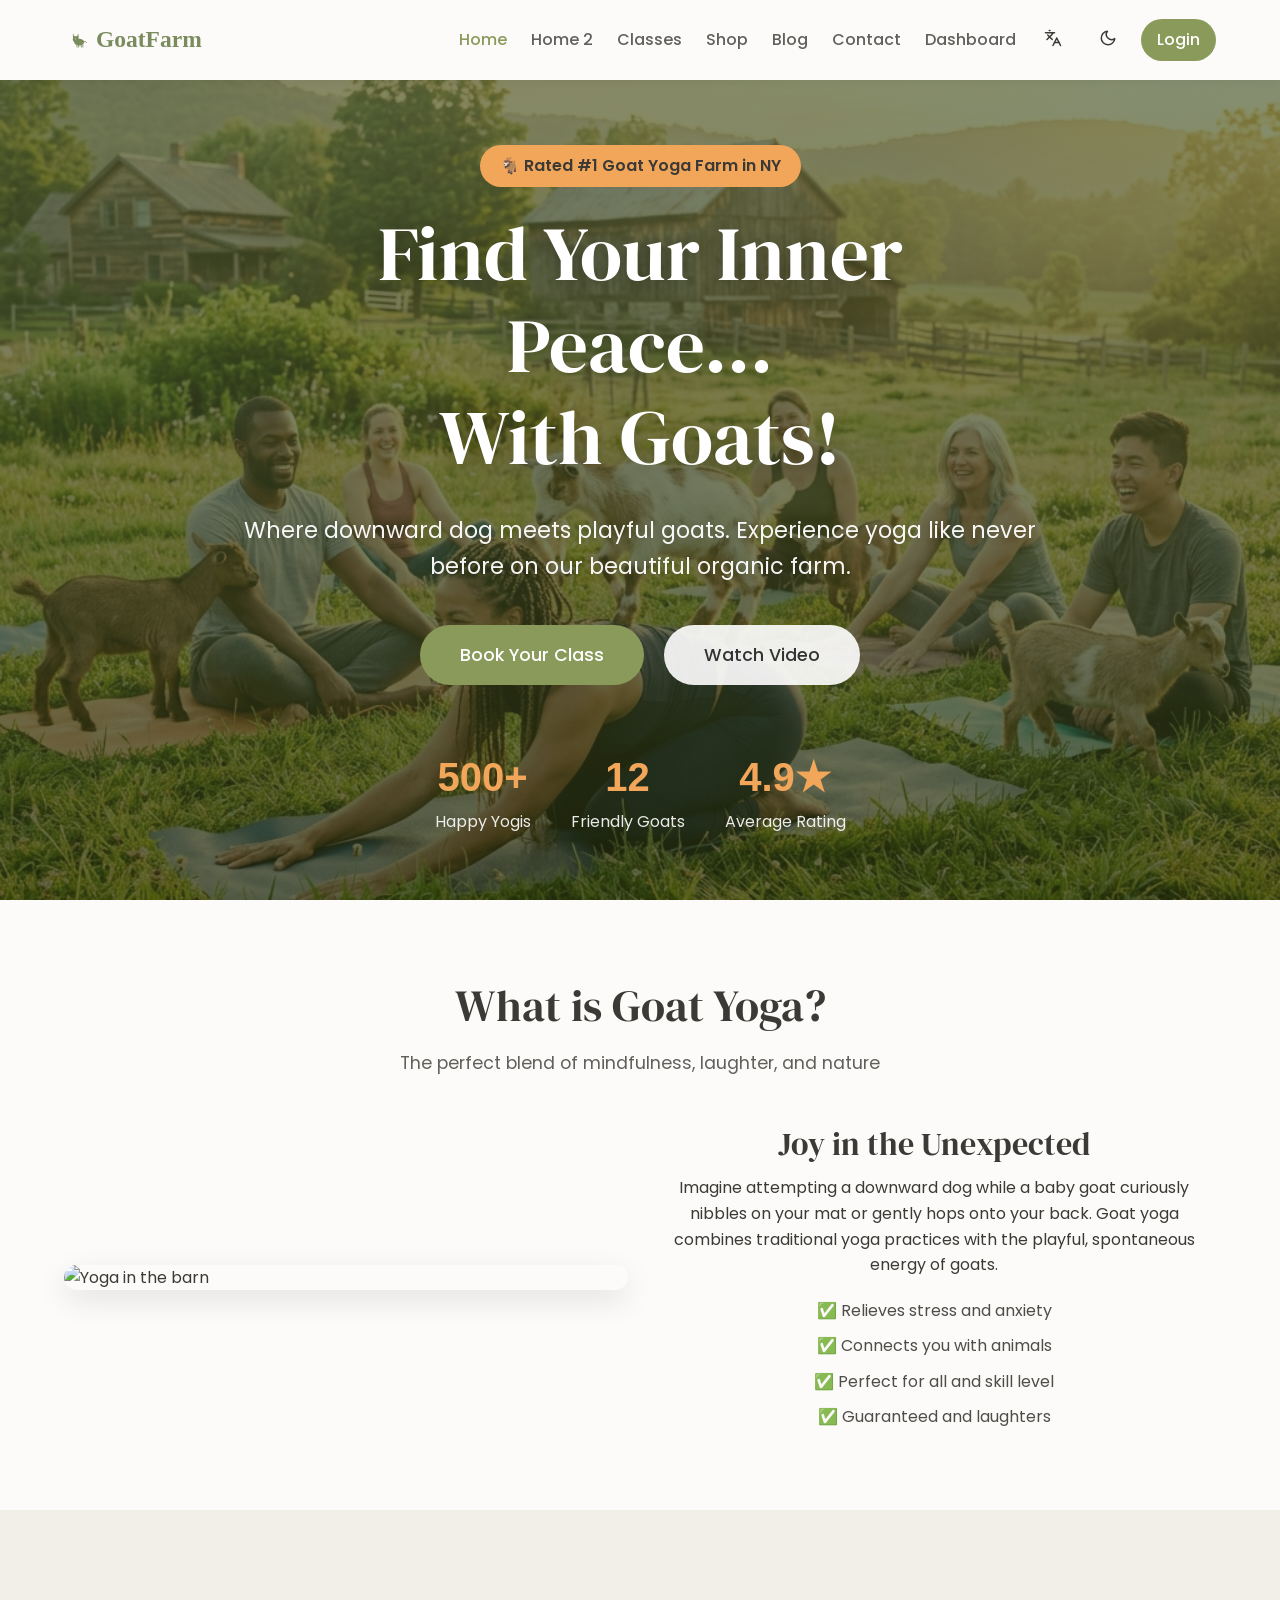
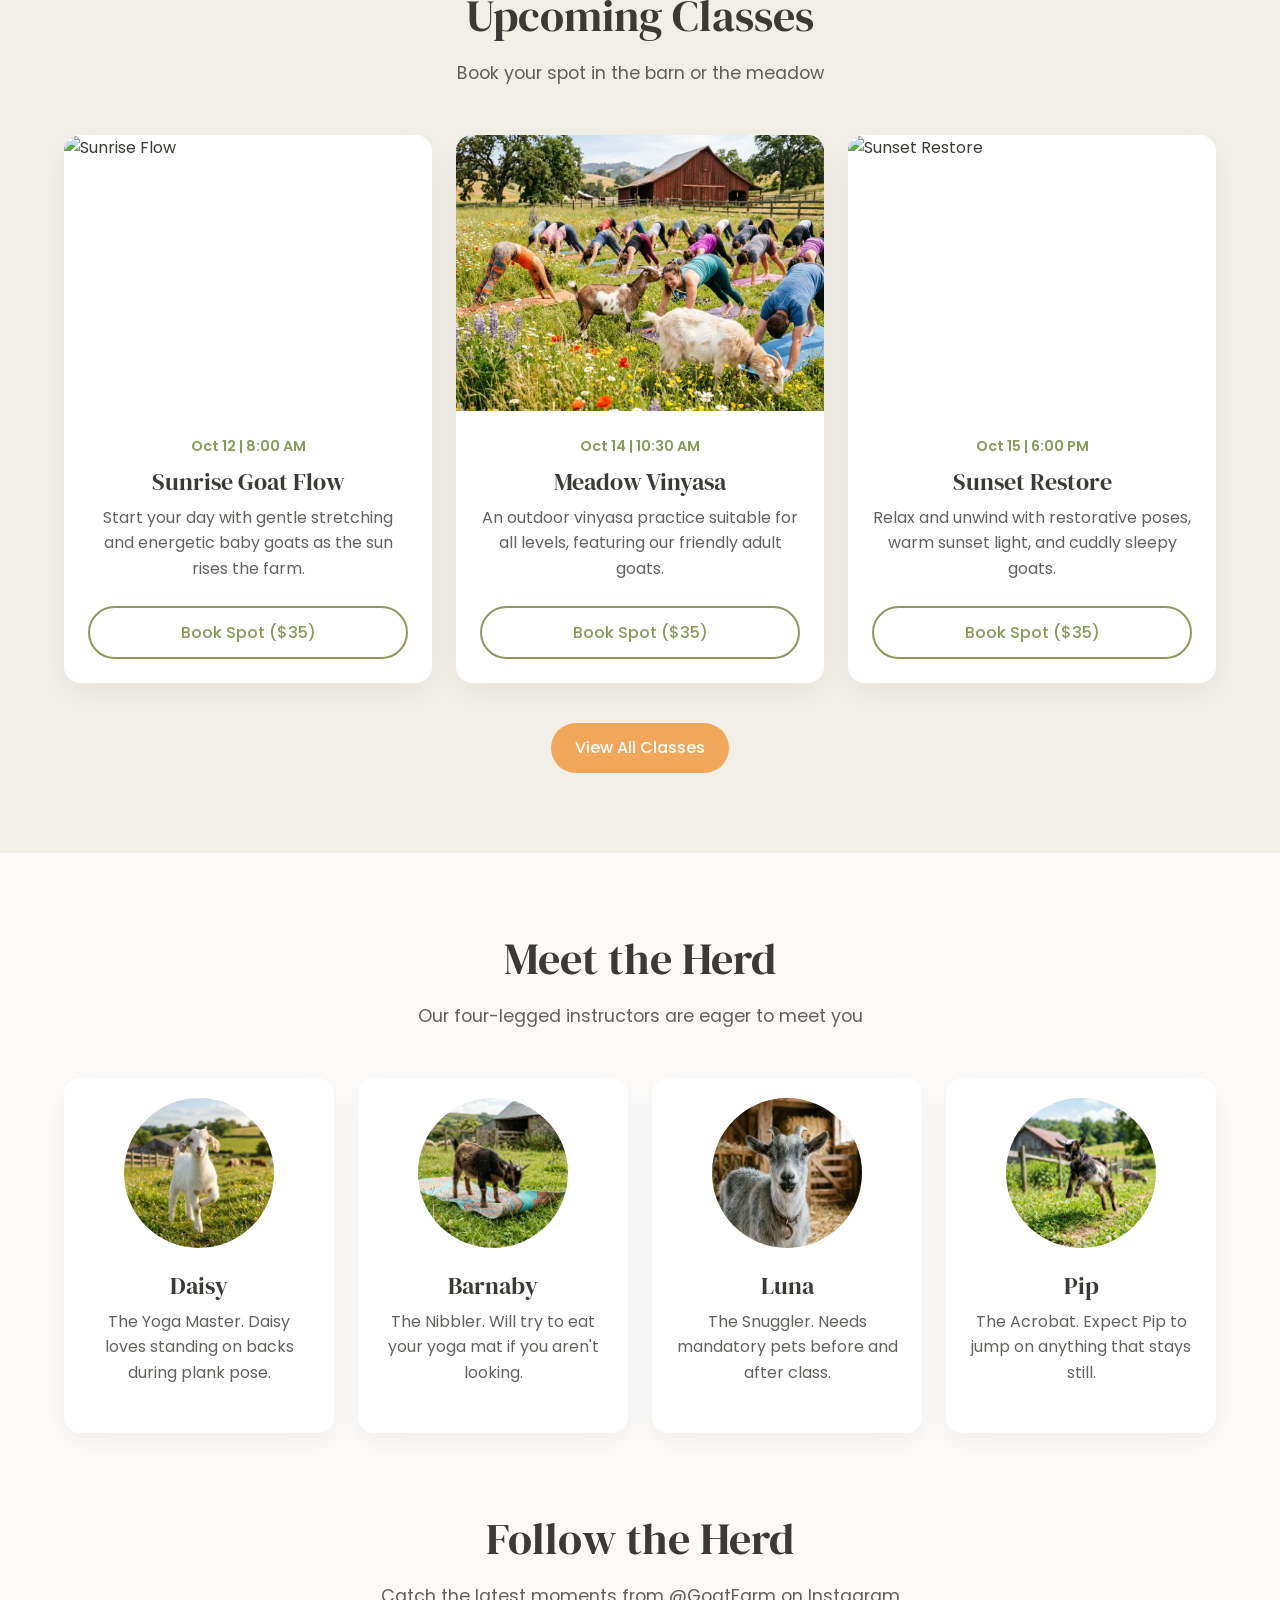
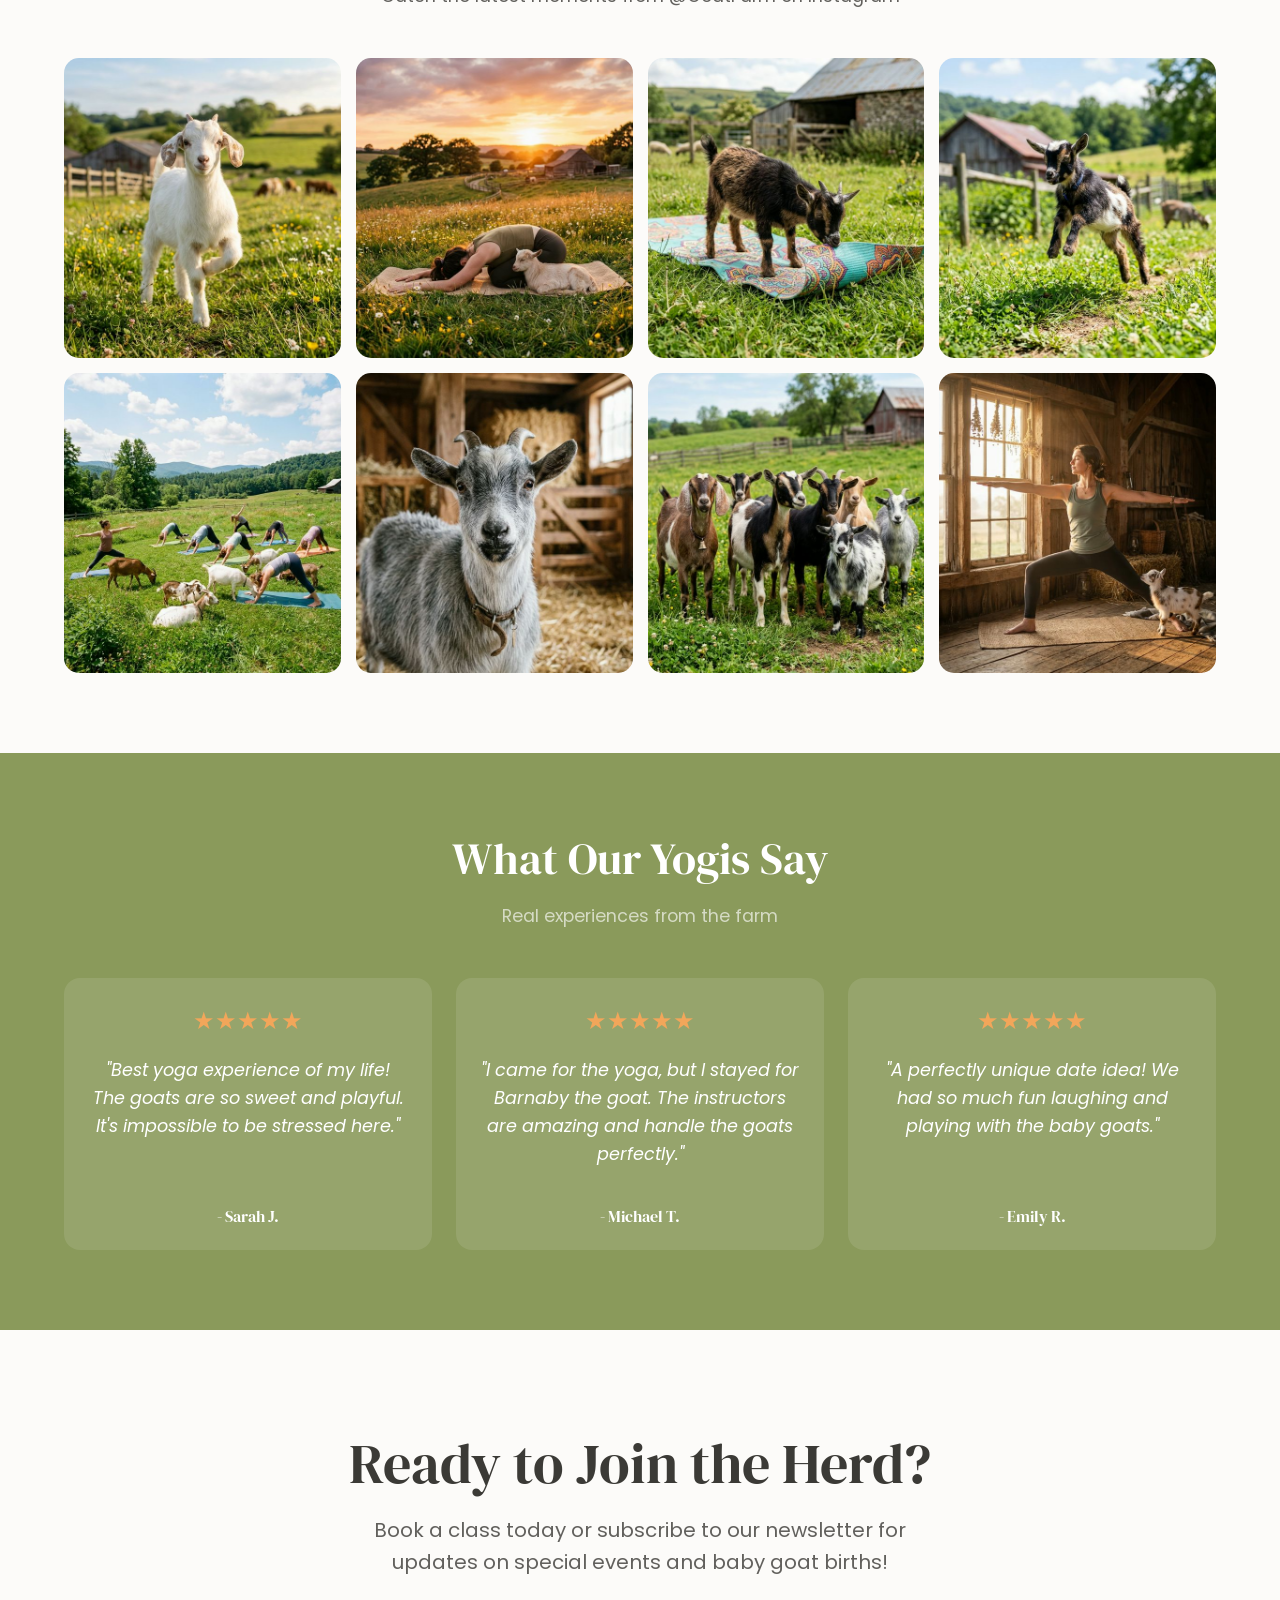
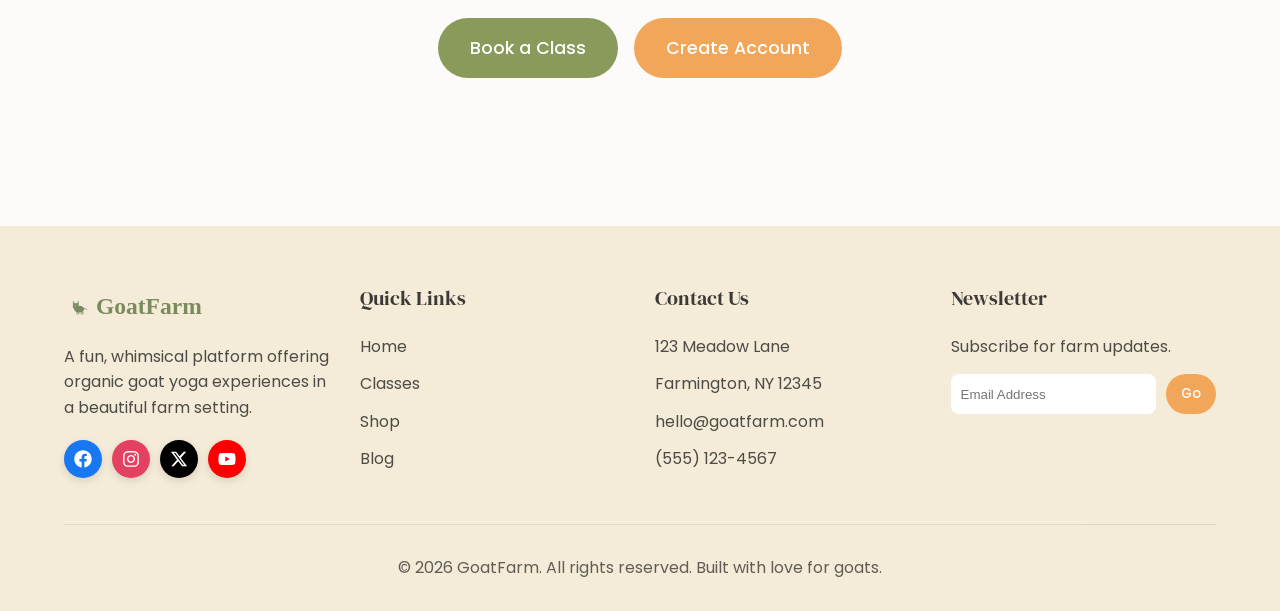
==== commit 2b4012e4: "client corrections" ====
--- a/index.html
+++ b/index.html
@@ -124,8 +124,23 @@
                 </ul>
 
                 <div class="nav-actions">
-                    <button class="rtl-toggle theme-toggle" title="Toggle RTL" style="margin-right: 5px;">🌐</button>
-                    <button class="theme-toggle">🌙</button>
+                    <button class="rtl-toggle theme-toggle" title="Toggle RTL" style="margin-right: 5px;">
+                        <svg viewBox="0 0 24 24" width="18" height="18" fill="none" stroke="currentColor"
+                            stroke-width="2" stroke-linecap="round" stroke-linejoin="round">
+                            <path d="m5 8 6 6"></path>
+                            <path d="m4 14 6-6 2-3"></path>
+                            <path d="M2 5h12"></path>
+                            <path d="M7 2h1"></path>
+                            <path d="m22 22-5-10-5 10"></path>
+                            <path d="M14 18h6"></path>
+                        </svg>
+                    </button>
+                    <button class="theme-toggle">
+                        <svg viewBox="0 0 24 24" width="18" height="18" fill="none" stroke="currentColor"
+                            stroke-width="2" stroke-linecap="round" stroke-linejoin="round">
+                            <path d="M21 12.79A9 9 0 1 1 11.21 3 7 7 0 0 0 21 12.79z"></path>
+                        </svg>
+                    </button>
                     <a href="login.html" class="btn btn-primary" style="padding: 8px 16px;">Login</a>
                 </div>
             </div>
--- a/assets/css/style.css
+++ b/assets/css/style.css
@@ -728,14 +728,50 @@
   background: #f5f5f5;
 }
 
-.email-btn {
-  background: #3b3a36;
+.email-btn:hover {
+  background: #222;
+}
+
+.apple-btn {
+  background: #000;
   color: #fff;
   border: none;
 }
 
-.email-btn:hover {
-  background: #222;
+.apple-btn:hover {
+  background: #333;
+}
+
+.auth-toggles {
+  position: fixed;
+  top: 20px;
+  right: 20px;
+  display: flex;
+  gap: 10px;
+  z-index: 1000;
+}
+
+.auth-toggles button {
+  background: var(--bg-secondary);
+  border: 1px solid rgba(0, 0, 0, 0.1);
+  width: 36px;
+  height: 36px;
+  border-radius: 50%;
+  display: flex;
+  align-items: center;
+  justify-content: center;
+  cursor: pointer;
+  transition: var(--transition);
+}
+
+[data-theme="dark"] .auth-toggles button {
+  background: var(--card-bg);
+  border-color: rgba(255, 255, 255, 0.1);
+}
+
+.auth-toggles button:hover {
+  background: var(--primary);
+  color: #fff;
 }
 
 /* Contact Page specific */
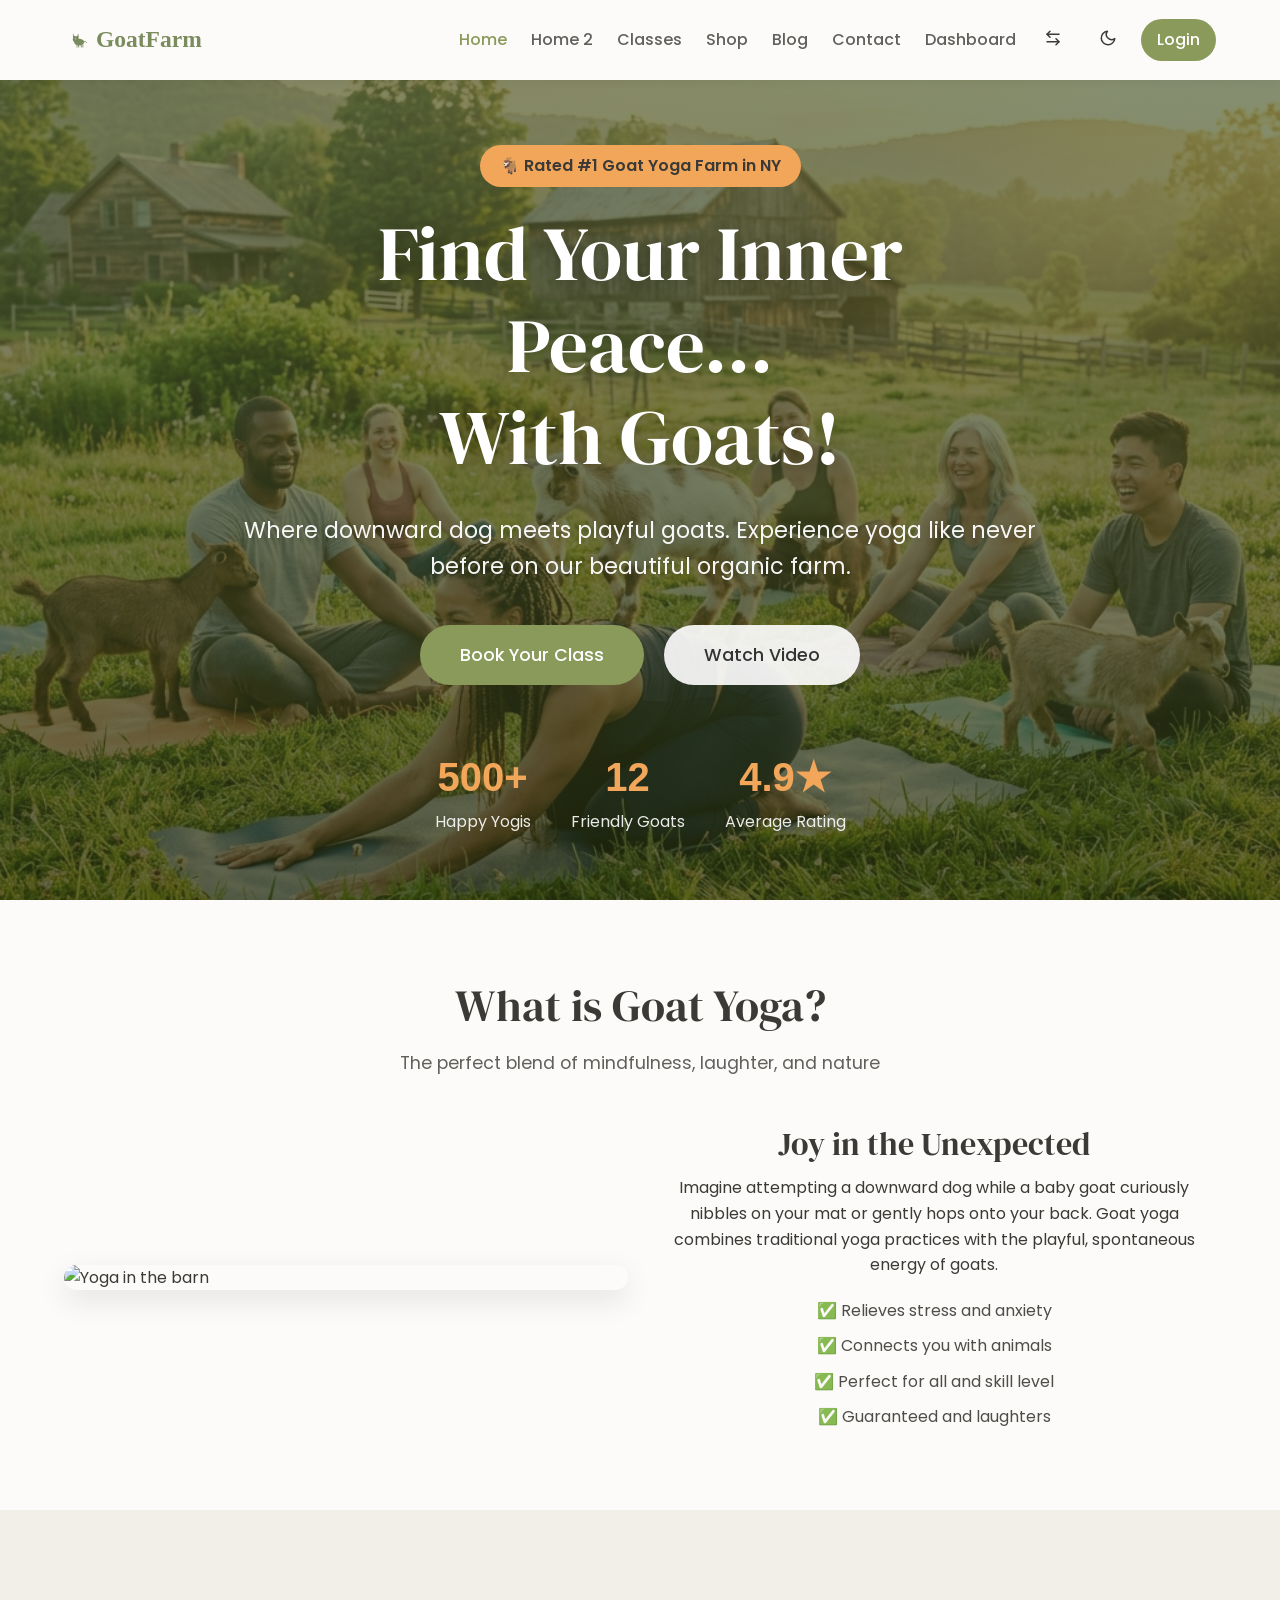
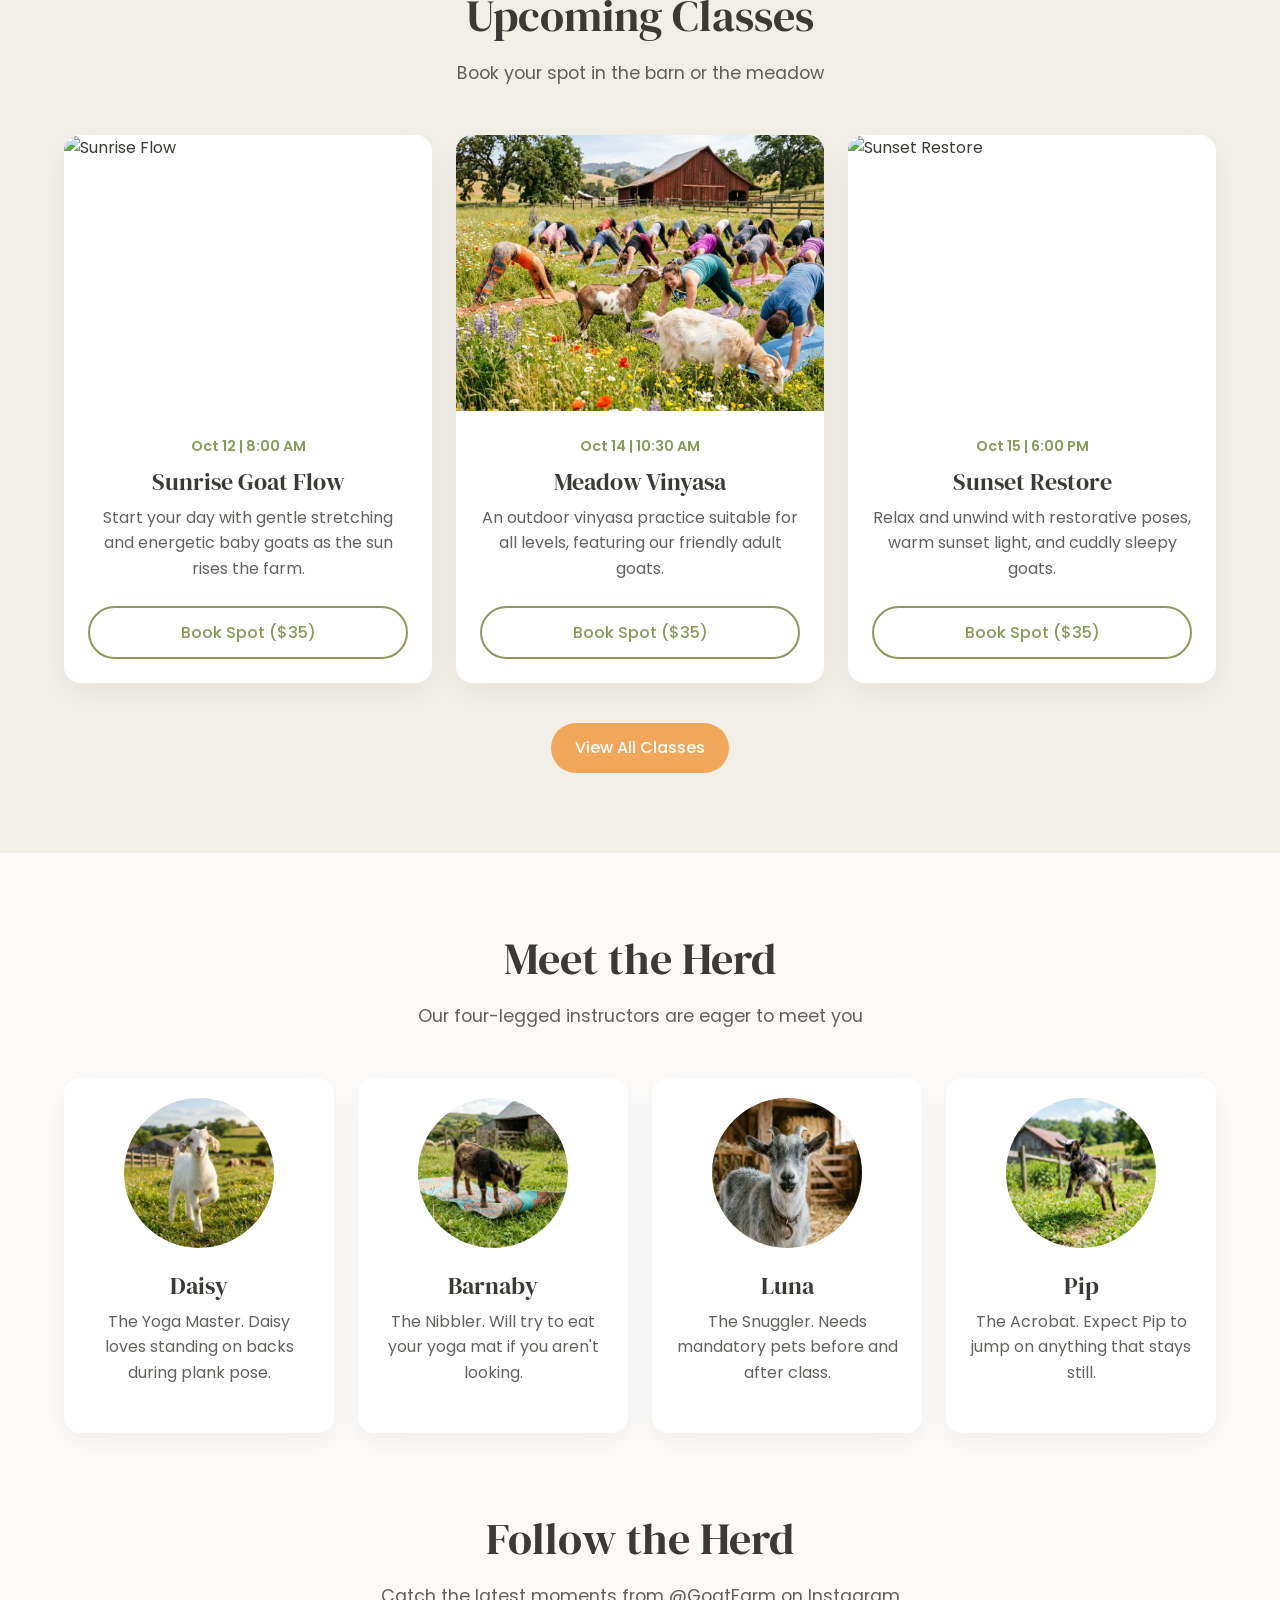
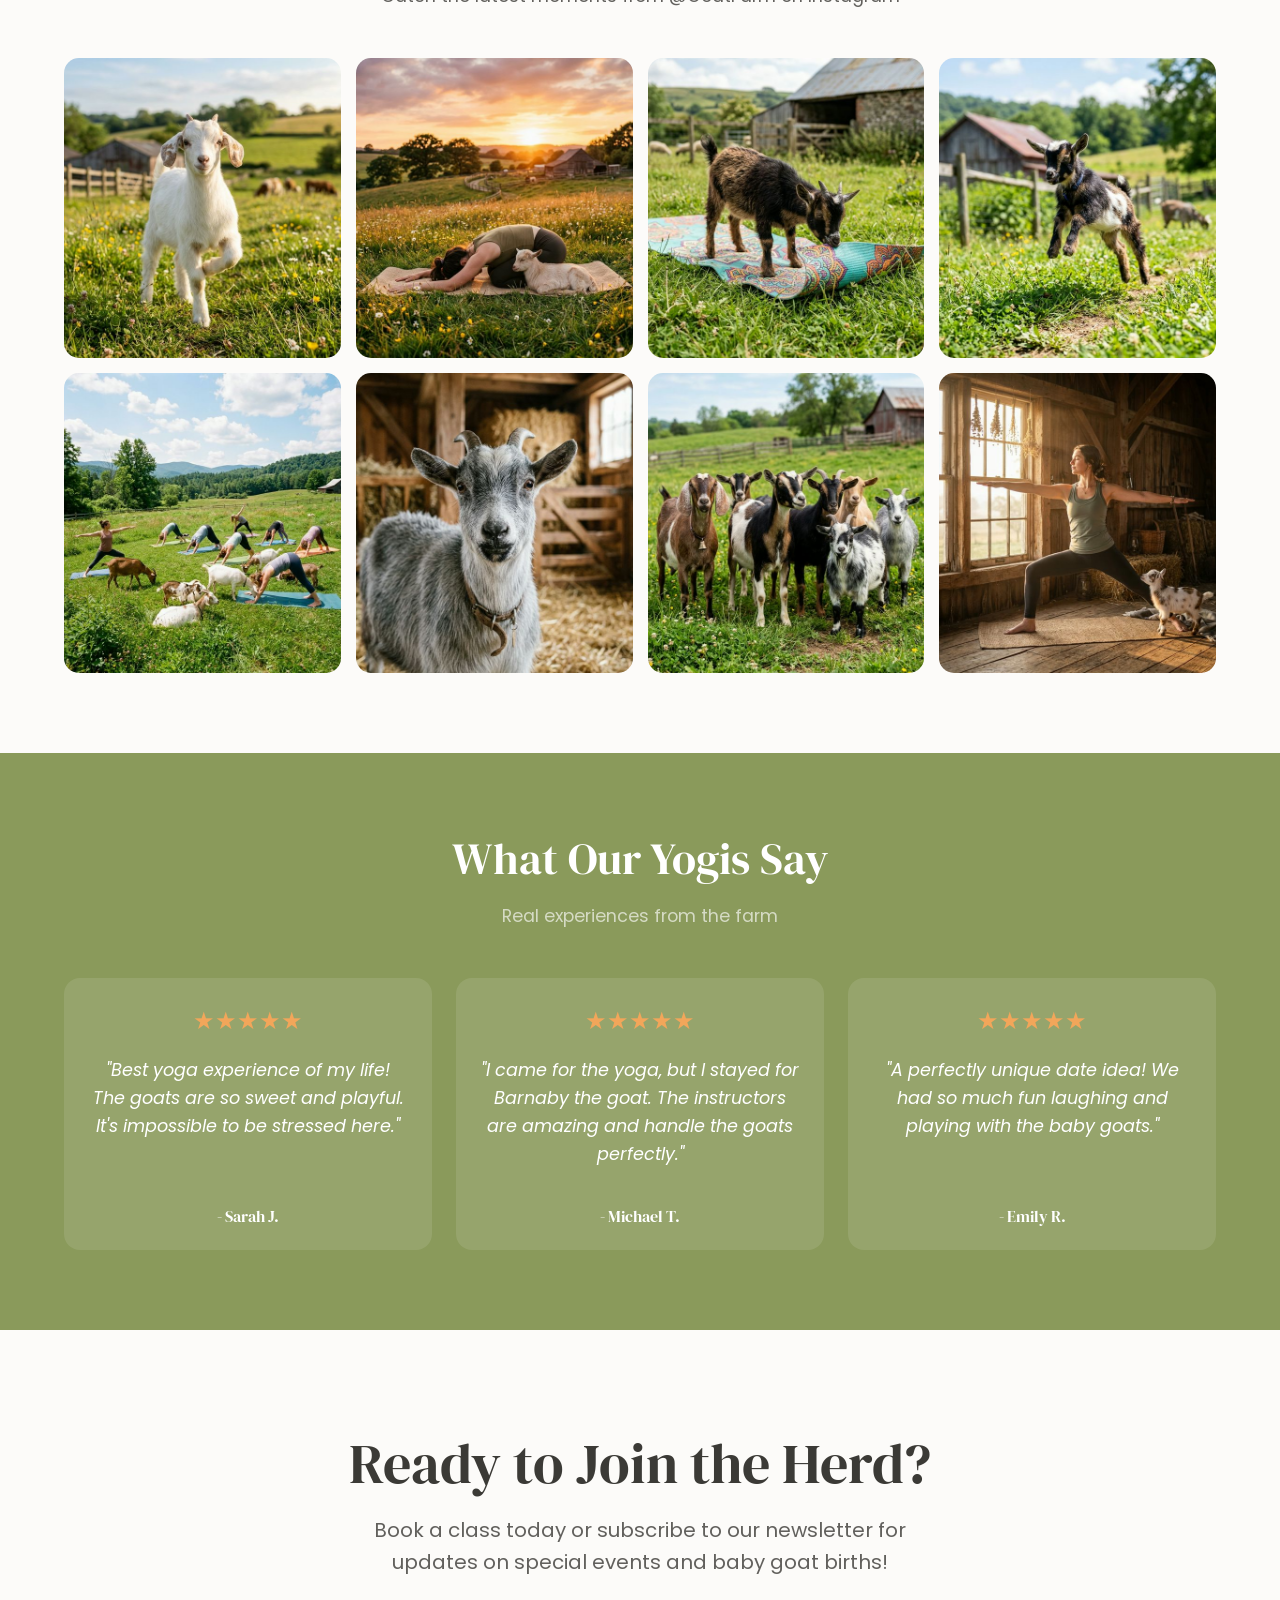
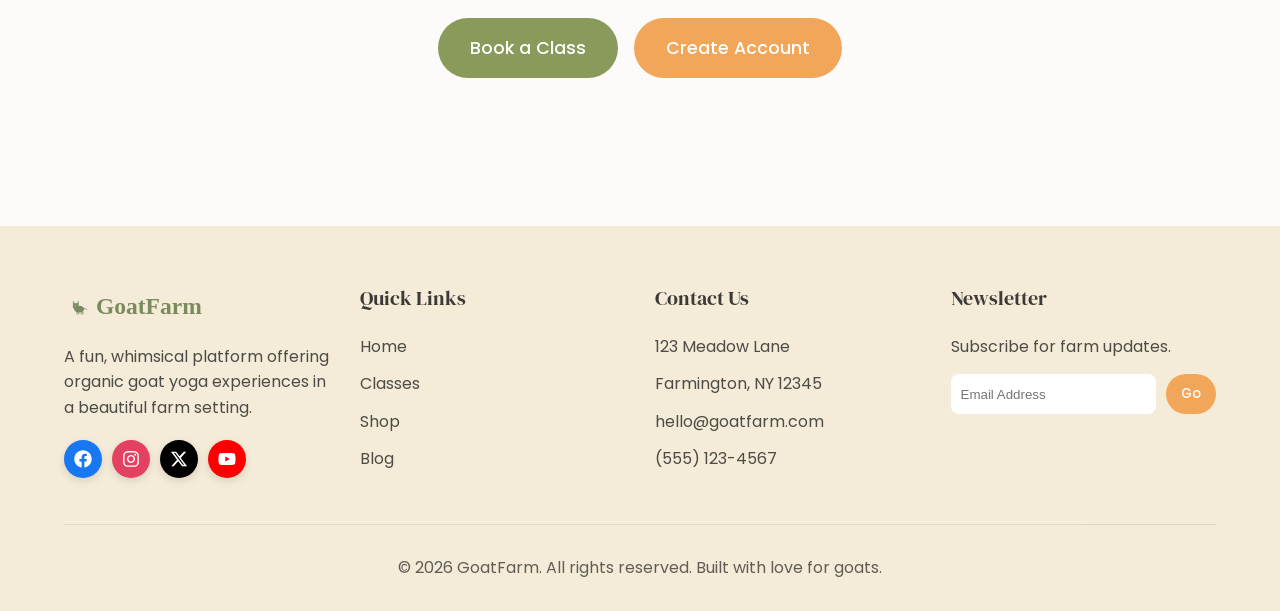
==== commit d6c52310: "c2" ====
--- a/index.html
+++ b/index.html
@@ -127,12 +127,10 @@
                     <button class="rtl-toggle theme-toggle" title="Toggle RTL" style="margin-right: 5px;">
                         <svg viewBox="0 0 24 24" width="18" height="18" fill="none" stroke="currentColor"
                             stroke-width="2" stroke-linecap="round" stroke-linejoin="round">
-                            <path d="m5 8 6 6"></path>
-                            <path d="m4 14 6-6 2-3"></path>
-                            <path d="M2 5h12"></path>
-                            <path d="M7 2h1"></path>
-                            <path d="m22 22-5-10-5 10"></path>
-                            <path d="M14 18h6"></path>
+                            <path d="M8 3 4 7l4 4"></path>
+                            <path d="M4 7h16"></path>
+                            <path d="m16 21 4-4-4-4"></path>
+                            <path d="M20 17H4"></path>
                         </svg>
                     </button>
                     <button class="theme-toggle">
